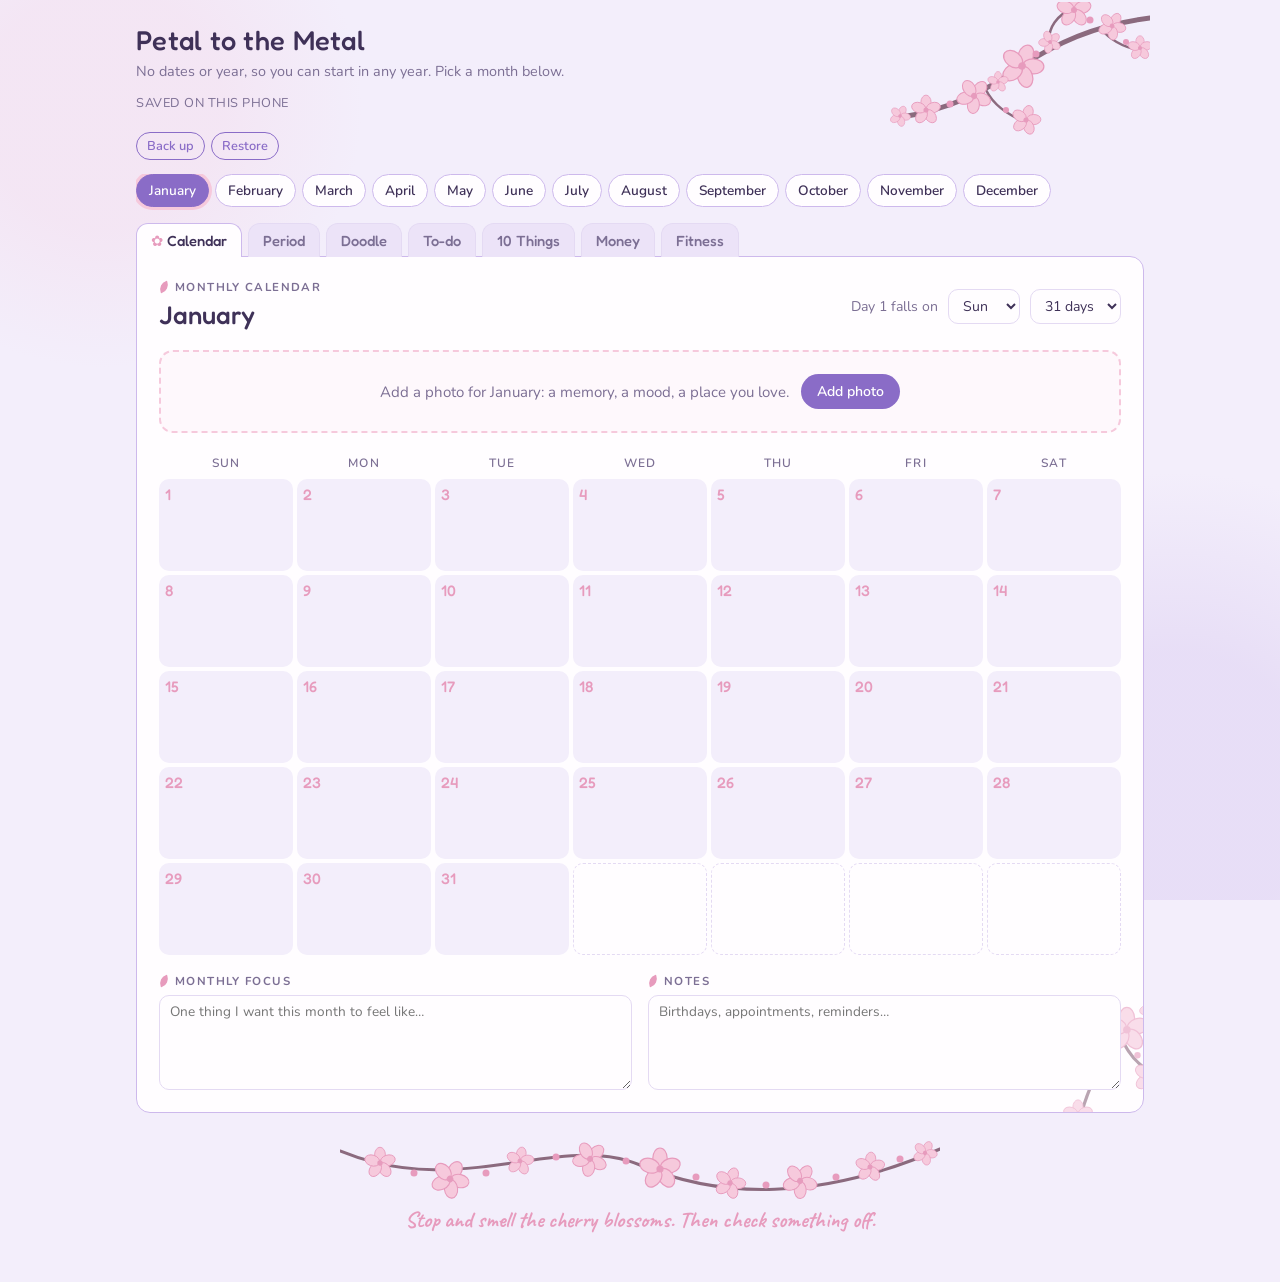
==== index.html @ 747e48b5 "Add Petal to the Metal planner app Standalone offline planner that installs to the home screen.  Co-" ====
<!doctype html>
<html lang="en">
<head>
<meta charset="utf-8">
<meta name="viewport" content="width=device-width,initial-scale=1,viewport-fit=cover">
<meta name="theme-color" content="#f3eefb" media="(prefers-color-scheme: light)">
<meta name="theme-color" content="#1d1828" media="(prefers-color-scheme: dark)">
<meta name="apple-mobile-web-app-capable" content="yes">
<meta name="mobile-web-app-capable" content="yes">
<meta name="apple-mobile-web-app-title" content="Petal Planner">
<meta name="apple-mobile-web-app-status-bar-style" content="default">
<link rel="manifest" href="manifest.webmanifest">
<link rel="apple-touch-icon" href="icons/apple-touch-icon.png">
<link rel="icon" type="image/png" href="icons/icon-192.png">
<style>html{color-scheme:light}:root{padding-top:env(safe-area-inset-top,0px);padding-bottom:env(safe-area-inset-bottom,0px)}body{margin:0;font:14px system-ui,sans-serif;-webkit-tap-highlight-color:transparent}img{max-width:100%}</style>
<title>Petal to the Metal</title>
<link rel="preconnect" href="https://fonts.googleapis.com">
<link rel="preconnect" href="https://fonts.gstatic.com" crossorigin>
<link rel="stylesheet" href="https://fonts.googleapis.com/css2?family=Fredoka:wght@400;500;600&family=Nunito:wght@400;600;700&family=Caveat:wght@500;700&display=swap">
<style>
/* Layout: a planner binder. Month rings across the top, section tabs below, one paper page at a time. */
:root{
  --bg:#f3eefb; --paper:#fffdff; --line:#e4daf3; --lilac:#cdb9ec; --lilac-soft:#ece3f8;
  --accent:#8a6cc7; --accent-ink:#ffffff; --ink:#3f3158; --muted:#7c6f94; --rose:#e9a8c4; --rose-soft:#f8e1ec;
  --mint:#a9dcc8; --sky:#b9cdf2; --petal:#f6c9dc; --petal-deep:#e79bbd; --branch:#8b6a7e;
  --f-display:"Fredoka","Nunito",system-ui,sans-serif;
  --f-body:"Nunito",system-ui,-apple-system,"Segoe UI",sans-serif;
  --f-hand:"Caveat","Segoe Print","Bradley Hand",cursive;
  --r:14px;
}
@media (prefers-color-scheme: dark){:root:not([data-theme="light"]){
  --bg:#1d1828; --paper:#28223a; --line:#3d3455; --lilac:#7d68a8; --lilac-soft:#352c4c;
  --accent:#b9a0ee; --accent-ink:#1d1828; --ink:#efe8fb; --muted:#ab9fc4; --rose:#c9799d; --rose-soft:#4a2f42;
  --mint:#5f9b85; --sky:#6a83b8; --petal:#d993b6; --petal-deep:#f0b5d0; --branch:#b48fa6; color-scheme:dark}}
:root[data-theme="dark"]{
  --bg:#1d1828; --paper:#28223a; --line:#3d3455; --lilac:#7d68a8; --lilac-soft:#352c4c;
  --accent:#b9a0ee; --accent-ink:#1d1828; --ink:#efe8fb; --muted:#ab9fc4; --rose:#c9799d; --rose-soft:#4a2f42;
  --mint:#5f9b85; --sky:#6a83b8; --petal:#d993b6; --petal-deep:#f0b5d0; --branch:#b48fa6; color-scheme:dark}
*{box-sizing:border-box}
body{background:var(--bg);color:var(--ink);font-family:var(--f-body);font-size:15px;line-height:1.5}
.wrap{max-width:1040px;margin:0 auto;padding-block:20px 48px;padding-left:max(16px,env(safe-area-inset-left,0px));padding-right:max(16px,env(safe-area-inset-right,0px))}
h1,h2,h3{font-family:var(--f-display);font-weight:500;margin:0;text-wrap:balance}
h1{font-size:1.7rem;letter-spacing:.01em}
h2{font-size:1.35rem}
h3{font-size:1.05rem}
.top{display:flex;flex-wrap:wrap;align-items:end;justify-content:space-between;gap:12px;margin-bottom:14px}
.sub{color:var(--muted);font-size:.9rem}
.status{font-size:.8rem;color:var(--muted);letter-spacing:.04em;text-transform:uppercase}
.months{display:flex;gap:6px;overflow-x:auto;padding-bottom:6px;margin-bottom:10px;scrollbar-width:thin}
.months button{flex:0 0 auto;min-width:44px;font:600 .85rem var(--f-body);border:1.5px solid var(--lilac);background:var(--paper);color:var(--ink);border-radius:999px;padding:6px 12px;cursor:pointer}
.months button[aria-pressed="true"]{background:var(--accent);border-color:var(--accent);color:var(--accent-ink)}
.tabs{display:flex;flex-wrap:wrap;gap:6px;margin-bottom:-1px;position:relative;z-index:1}
.tabs button{font:500 .92rem var(--f-display);border:1.5px solid var(--line);border-bottom:none;background:var(--lilac-soft);color:var(--muted);border-radius:12px 12px 0 0;padding:8px 14px;cursor:pointer}
.tabs button[aria-selected="true"]{background:var(--paper);color:var(--ink);border-color:var(--lilac)}
.page{background:var(--paper);border:1.5px solid var(--lilac);border-radius:0 var(--r) var(--r) var(--r);padding:22px;min-height:420px}
@media (max-width:560px){.page{padding:16px;border-radius:0 0 var(--r) var(--r)} .tabs button{padding:7px 10px;font-size:.85rem}}
button:focus-visible,input:focus-visible,textarea:focus-visible,select:focus-visible{outline:2.5px solid var(--accent);outline-offset:2px}
.head{display:flex;flex-wrap:wrap;gap:10px 18px;align-items:center;justify-content:space-between;margin-bottom:16px}
.eyebrow{font-size:.72rem;letter-spacing:.12em;text-transform:uppercase;color:var(--muted);font-weight:700}
input[type=text],input[type=number],textarea,select{font:inherit;color:var(--ink);background:var(--paper);border:1.5px solid var(--line);border-radius:10px;padding:6px 10px;min-width:0}
textarea{width:100%;resize:vertical}
input.name-in{font:500 1.35rem var(--f-display);border:none;border-bottom:2px dashed var(--lilac);border-radius:0;padding:2px 2px;width:min(260px,100%);background:transparent}
.controls{display:flex;flex-wrap:wrap;gap:10px;align-items:center;font-size:.88rem;color:var(--muted)}
.btn{font:600 .88rem var(--f-body);background:var(--accent);color:var(--accent-ink);border:none;border-radius:999px;padding:8px 16px;cursor:pointer}
.btn.ghost{background:transparent;color:var(--accent);border:1.5px solid var(--accent)}
.btn.small{padding:4px 10px;font-size:.8rem}
.x{background:none;border:none;color:var(--muted);cursor:pointer;font-size:1.1rem;line-height:1;padding:4px 6px;border-radius:6px}
.x:hover{color:var(--ink);background:var(--lilac-soft)}
/* calendar */
.cal-scroll{overflow-x:auto}
.cal{display:grid;grid-template-columns:repeat(7,minmax(92px,1fr));gap:4px;min-width:660px}
.dow{font:600 .75rem var(--f-body);letter-spacing:.1em;text-transform:uppercase;color:var(--muted);text-align:center;padding:4px 0}
.cell{background:var(--bg);border-radius:10px;min-height:92px;padding:6px;display:flex;flex-direction:column;gap:2px}
.cell.blank{background:transparent;border:1.5px dashed var(--line)}
.cell .num{font:500 .95rem var(--f-display);color:var(--accent)}
.cell textarea{flex:1;border:none;background:transparent;padding:0;font-size:.8rem;resize:none;line-height:1.35}
.cal-notes{display:grid;grid-template-columns:1fr 1fr;gap:16px;margin-top:18px}
@media (max-width:700px){.cal-notes{grid-template-columns:1fr}}
/* period */
.grid2{display:grid;grid-template-columns:minmax(0,1.3fr) minmax(0,1fr);gap:22px}
@media (max-width:760px){.grid2{grid-template-columns:1fr}}
.pdays{display:grid;grid-template-columns:repeat(7,1fr);gap:5px}
.pday{aspect-ratio:1;max-width:100%;border:1.5px solid var(--line);border-radius:50%;background:var(--paper);color:var(--ink);font:600 .85rem var(--f-body);cursor:pointer;display:grid;place-items:center;padding:0}
.pday[data-l="1"]{background:var(--rose-soft);border-color:var(--rose)}
.pday[data-l="2"]{background:color-mix(in srgb,var(--rose) 45%,var(--paper));border-color:var(--rose)}
.pday[data-l="3"]{background:color-mix(in srgb,var(--rose) 75%,var(--paper));border-color:var(--rose)}
.pday[data-l="4"]{background:var(--rose);border-color:var(--rose);color:#3a1d2c}
.legend{display:flex;flex-wrap:wrap;gap:10px;font-size:.8rem;color:var(--muted);margin-top:10px}
.legend span{display:inline-flex;align-items:center;gap:5px}
.dot{width:14px;height:14px;border-radius:50%;border:1.5px solid var(--rose);display:inline-block}
.chips{display:flex;flex-wrap:wrap;gap:6px}
.chip{font:600 .82rem var(--f-body);border:1.5px solid var(--lilac);background:var(--paper);color:var(--ink);border-radius:999px;padding:5px 12px;cursor:pointer}
.chip[aria-pressed="true"]{background:var(--lilac);border-color:var(--lilac)}
.card{background:var(--bg);border-radius:var(--r);padding:16px;display:flex;flex-direction:column;gap:10px}
.field{display:flex;flex-direction:column;gap:4px;font-size:.85rem;color:var(--muted)}
.row{display:flex;flex-wrap:wrap;gap:12px}
.row .field{flex:1 1 120px}
.predict{font:500 1rem var(--f-display);color:var(--ink)}
/* doodle */
.doodle-tools{display:flex;flex-wrap:wrap;gap:8px;align-items:center;margin-bottom:10px}
.sw{width:28px;height:28px;border-radius:50%;border:2px solid var(--paper);box-shadow:0 0 0 1.5px var(--line);cursor:pointer;padding:0}
.sw[aria-pressed="true"]{box-shadow:0 0 0 2.5px var(--accent)}
.canvas-box{background:#fffdfd;border:1.5px dashed var(--lilac);border-radius:var(--r);overflow:hidden;touch-action:none;aspect-ratio:10/7;max-width:100%}
canvas{width:100%;height:100%;display:block;cursor:crosshair}
.quote{margin-top:18px;text-align:center;padding:14px 10px 4px;border-top:1.5px dashed var(--lilac)}
.quote p{font:700 1.75rem/1.2 var(--f-hand);margin:0;color:var(--accent);text-wrap:balance}
.quote small{display:block;color:var(--muted);margin-top:4px;font-size:.85rem}
/* lists */
.list{list-style:none;margin:0;padding:0;display:flex;flex-direction:column;gap:6px}
.item{display:flex;align-items:center;gap:10px;padding:8px 10px;border-radius:10px;background:var(--bg)}
.item input[type=text]{flex:1;border:none;background:transparent;padding:2px 0}
.item.done input[type=text]{text-decoration:line-through;color:var(--muted)}
.check{appearance:none;width:22px;height:22px;flex:0 0 22px;border:2px solid var(--accent);border-radius:7px;background:var(--paper);cursor:pointer;display:grid;place-items:center;margin:0}
.check:checked{background:var(--accent)}
.check:checked::after{content:"";width:6px;height:11px;border:solid var(--accent-ink);border-width:0 2.5px 2.5px 0;transform:rotate(45deg) translate(-1px,-1px)}
.addrow{display:flex;gap:8px;margin-top:10px}
.addrow input{flex:1}
.idx{font:500 .9rem var(--f-display);color:var(--accent);width:22px;text-align:right;flex:0 0 22px}
.progress{height:12px;border-radius:999px;background:var(--lilac-soft);overflow:hidden}
.progress>div{height:100%;background:var(--accent);border-radius:999px;transition:width .3s}
@media (prefers-reduced-motion:reduce){.progress>div{transition:none}}
.grid2>.reward{align-self:start}
.reward{border:2px dashed var(--lilac);border-radius:var(--r);padding:14px 16px;display:flex;flex-direction:column;gap:8px}
.reward.won{border-style:solid;border-color:var(--accent);background:var(--lilac-soft)}
.ideas{display:flex;flex-wrap:wrap;gap:6px}
.ideas button{font:600 .8rem var(--f-body);border:1px solid var(--line);background:var(--paper);color:var(--ink);border-radius:999px;padding:4px 10px;cursor:pointer}
.ideas button:hover{border-color:var(--accent)}
.empty{color:var(--muted);font-size:.9rem;padding:10px 2px}
/* money */
.totals{display:grid;grid-template-columns:repeat(4,minmax(0,1fr));gap:10px;margin-bottom:18px}
@media (max-width:640px){.totals{grid-template-columns:repeat(2,minmax(0,1fr))}}
.tot{background:var(--bg);border-radius:12px;padding:10px 12px}
.tot b{display:block;font:500 1.3rem var(--f-display);font-variant-numeric:tabular-nums}
.tot.neg b{color:#c0567f}
.money-cols{display:grid;grid-template-columns:repeat(3,minmax(0,1fr));gap:16px}
@media (max-width:900px){.money-cols{grid-template-columns:1fr}}
.mrow{display:grid;grid-template-columns:minmax(0,1fr) 84px auto;gap:6px;align-items:center}
.mrow.bill{grid-template-columns:22px minmax(0,1fr) 46px 76px auto}
.mrow input{width:100%;padding:5px 8px;font-size:.88rem}
.mrow input.amt{text-align:right;font-variant-numeric:tabular-nums}
.colhead{display:flex;justify-content:space-between;align-items:baseline}
.colhead span{font-variant-numeric:tabular-nums;font-weight:700}
.mini{font-size:.72rem;color:var(--muted);letter-spacing:.08em;text-transform:uppercase}
/* fitness */
.fgrid{display:grid;grid-template-columns:repeat(auto-fill,minmax(98px,1fr));gap:6px}
.fday{background:var(--bg);border-radius:10px;padding:6px;display:flex;flex-direction:column;gap:4px;border:1.5px solid transparent}
.fday.on{border-color:var(--accent);background:var(--lilac-soft)}
.fday .top2{display:flex;justify-content:space-between;align-items:center}
.fday .num{font:500 .95rem var(--f-display);color:var(--accent)}
.fday select,.fday input{font-size:.75rem;padding:2px 4px;border-radius:6px;width:100%}
.milestones{display:flex;flex-direction:column;gap:10px}
.ms{display:flex;gap:12px;align-items:center;padding:10px 12px;border-radius:12px;border:1.5px dashed var(--lilac)}
.ms.won{border-style:solid;border-color:var(--accent);background:var(--lilac-soft)}
.ms .badge{font:600 .85rem var(--f-display);width:54px;flex:0 0 54px;text-align:center;color:var(--accent)}
.ms input{flex:1}
.confirm{display:inline-flex;gap:6px;align-items:center;font-size:.85rem}
.sr{position:absolute;width:1px;height:1px;overflow:hidden;clip:rect(0 0 0 0)}

/* cherry blossoms */
body{background-image:radial-gradient(circle at 8% 12%,color-mix(in srgb,var(--petal) 22%,transparent) 0 120px,transparent 260px),radial-gradient(circle at 92% 88%,color-mix(in srgb,var(--lilac) 30%,transparent) 0 140px,transparent 320px);background-attachment:fixed}
.top{position:relative;padding-right:250px;min-height:96px;align-items:start;flex-direction:column;justify-content:start}
.branch{position:absolute;right:-6px;top:-18px;width:260px;height:auto;pointer-events:none}
@media (max-width:560px){.top{padding-right:140px}.branch{width:150px;top:-8px;right:-14px}}
[hidden]{display:none!important}
.page{position:relative;overflow:hidden}
.page>*{position:relative;z-index:1}
.page .corner{position:absolute;z-index:0;width:170px;right:-20px;bottom:-24px;opacity:.6;pointer-events:none}
.petals{position:fixed;inset:0;pointer-events:none;z-index:0;overflow:hidden}
.petals i{position:absolute;top:-30px;width:14px;height:11px;background:var(--petal);border-radius:12px 1px 12px 1px;opacity:.7;animation:fall linear infinite}
@keyframes fall{0%{transform:translate(0,0) rotate(0)}100%{transform:translate(120px,110vh) rotate(540deg)}}
@media (prefers-reduced-motion:reduce){.petals{display:none}}
.wrap{position:relative;z-index:1}
.eyebrow::before{content:"";display:inline-block;width:10px;height:10px;margin-right:6px;vertical-align:-1px;background:var(--petal-deep);border-radius:10px 1px 10px 1px;transform:rotate(-20deg)}
.months .short{display:none}
@media (max-width:560px){.months .full{display:none}.months .short{display:inline}}
.mtitle{font-size:1.6rem;color:var(--ink)}
.months button[aria-pressed="true"]{box-shadow:0 0 0 3px var(--petal)}
.quote p{color:var(--petal-deep)}
.quote::before{content:"✿  ❀  ✿";display:block;color:var(--petal-deep);letter-spacing:.3em;margin-bottom:6px;font-size:.9rem}
.cell .num,.fday .num{color:var(--petal-deep)}
.progress>div{background:linear-gradient(90deg,var(--lilac),var(--accent) 60%,var(--petal-deep))}
.reward.won,.ms.won{border-color:var(--petal-deep)}
.garland{display:block;width:min(600px,100%);margin:18px auto 0}
.foot{text-align:center;font:700 1.4rem var(--f-hand);color:var(--petal-deep);margin:4px 0 0}
.petals i.fl{width:auto;height:auto;background:none;border-radius:0;color:var(--petal);font-size:18px;opacity:.75}
.tabs button[aria-selected="true"]::before{content:"✿ ";color:var(--petal-deep)}
.photo{margin-bottom:18px;display:flex;flex-direction:column;gap:8px}
.photo-frame{position:relative;border-radius:var(--r);overflow:hidden;border:6px solid var(--lilac-soft);box-shadow:0 0 0 1.5px var(--petal);background:var(--bg);max-height:340px}
.photo-frame img{display:block;width:100%;height:100%;max-height:330px;object-fit:cover}
.photo-frame .pf-bloom{position:absolute;width:70px;pointer-events:none}
.photo-frame .tl{left:-8px;top:-8px}.photo-frame .br{right:-8px;bottom:-8px;transform:rotate(180deg)}
.photo-empty{border:2px dashed var(--petal);border-radius:var(--r);padding:22px;display:flex;flex-wrap:wrap;gap:12px;align-items:center;justify-content:center;color:var(--muted);text-align:center;background:color-mix(in srgb,var(--petal) 10%,transparent)}
.photo-bar{display:flex;flex-wrap:wrap;gap:8px;align-items:center}
.photo-bar input[type=text]{flex:1 1 200px}
.backup{display:flex;gap:6px;margin-top:6px}
[hidden]{display:none!important}
</style>

</head>
<body>
<div class="petals" id="petals" aria-hidden="true"></div>
<div class="wrap">
  <div class="top">
    <div>
      <h1>Petal to the Metal</h1>
      <div class="sub">No dates or year, so you can start in any year. Pick a month below.</div>
    </div>
    <svg class="branch" viewBox="0 0 260 140" aria-hidden="true"><path d="M260 16 C210 22 170 38 132 64 S60 108 6 116" fill="none" stroke="var(--branch)" stroke-width="5" stroke-linecap="round"/><path d="M160 44 C156 26 168 12 184 6 M96 88 C104 104 120 114 136 120 M210 26 C222 40 236 46 250 48" fill="none" stroke="var(--branch)" stroke-width="2.5" stroke-linecap="round"/><g transform="translate(184 8) scale(1) rotate(0)"><ellipse cx="0" cy="-9" rx="6" ry="8.5" transform="rotate(0)" fill="var(--petal)" stroke="var(--petal-deep)" stroke-width="1"/><ellipse cx="0" cy="-9" rx="6" ry="8.5" transform="rotate(72)" fill="var(--petal)" stroke="var(--petal-deep)" stroke-width="1"/><ellipse cx="0" cy="-9" rx="6" ry="8.5" transform="rotate(144)" fill="var(--petal)" stroke="var(--petal-deep)" stroke-width="1"/><ellipse cx="0" cy="-9" rx="6" ry="8.5" transform="rotate(216)" fill="var(--petal)" stroke="var(--petal-deep)" stroke-width="1"/><ellipse cx="0" cy="-9" rx="6" ry="8.5" transform="rotate(288)" fill="var(--petal)" stroke="var(--petal-deep)" stroke-width="1"/><circle r="3" fill="var(--petal-deep)"/></g><g transform="translate(132 64) scale(1.25) rotate(20)"><ellipse cx="0" cy="-9" rx="6" ry="8.5" transform="rotate(0)" fill="var(--petal)" stroke="var(--petal-deep)" stroke-width="1"/><ellipse cx="0" cy="-9" rx="6" ry="8.5" transform="rotate(72)" fill="var(--petal)" stroke="var(--petal-deep)" stroke-width="1"/><ellipse cx="0" cy="-9" rx="6" ry="8.5" transform="rotate(144)" fill="var(--petal)" stroke="var(--petal-deep)" stroke-width="1"/><ellipse cx="0" cy="-9" rx="6" ry="8.5" transform="rotate(216)" fill="var(--petal)" stroke="var(--petal-deep)" stroke-width="1"/><ellipse cx="0" cy="-9" rx="6" ry="8.5" transform="rotate(288)" fill="var(--petal)" stroke="var(--petal-deep)" stroke-width="1"/><circle r="3" fill="var(--petal-deep)"/></g><g transform="translate(84 94) scale(1) rotate(40)"><ellipse cx="0" cy="-9" rx="6" ry="8.5" transform="rotate(0)" fill="var(--petal)" stroke="var(--petal-deep)" stroke-width="1"/><ellipse cx="0" cy="-9" rx="6" ry="8.5" transform="rotate(72)" fill="var(--petal)" stroke="var(--petal-deep)" stroke-width="1"/><ellipse cx="0" cy="-9" rx="6" ry="8.5" transform="rotate(144)" fill="var(--petal)" stroke="var(--petal-deep)" stroke-width="1"/><ellipse cx="0" cy="-9" rx="6" ry="8.5" transform="rotate(216)" fill="var(--petal)" stroke="var(--petal-deep)" stroke-width="1"/><ellipse cx="0" cy="-9" rx="6" ry="8.5" transform="rotate(288)" fill="var(--petal)" stroke="var(--petal-deep)" stroke-width="1"/><circle r="3" fill="var(--petal-deep)"/></g><g transform="translate(36 108) scale(0.85) rotate(0)"><ellipse cx="0" cy="-9" rx="6" ry="8.5" transform="rotate(0)" fill="var(--petal)" stroke="var(--petal-deep)" stroke-width="1"/><ellipse cx="0" cy="-9" rx="6" ry="8.5" transform="rotate(72)" fill="var(--petal)" stroke="var(--petal-deep)" stroke-width="1"/><ellipse cx="0" cy="-9" rx="6" ry="8.5" transform="rotate(144)" fill="var(--petal)" stroke="var(--petal-deep)" stroke-width="1"/><ellipse cx="0" cy="-9" rx="6" ry="8.5" transform="rotate(216)" fill="var(--petal)" stroke="var(--petal-deep)" stroke-width="1"/><ellipse cx="0" cy="-9" rx="6" ry="8.5" transform="rotate(288)" fill="var(--petal)" stroke="var(--petal-deep)" stroke-width="1"/><circle r="3" fill="var(--petal-deep)"/></g><g transform="translate(136 118) scale(0.85) rotate(15)"><ellipse cx="0" cy="-9" rx="6" ry="8.5" transform="rotate(0)" fill="var(--petal)" stroke="var(--petal-deep)" stroke-width="1"/><ellipse cx="0" cy="-9" rx="6" ry="8.5" transform="rotate(72)" fill="var(--petal)" stroke="var(--petal-deep)" stroke-width="1"/><ellipse cx="0" cy="-9" rx="6" ry="8.5" transform="rotate(144)" fill="var(--petal)" stroke="var(--petal-deep)" stroke-width="1"/><ellipse cx="0" cy="-9" rx="6" ry="8.5" transform="rotate(216)" fill="var(--petal)" stroke="var(--petal-deep)" stroke-width="1"/><ellipse cx="0" cy="-9" rx="6" ry="8.5" transform="rotate(288)" fill="var(--petal)" stroke="var(--petal-deep)" stroke-width="1"/><circle r="3" fill="var(--petal-deep)"/></g><g transform="translate(222 24) scale(0.8) rotate(30)"><ellipse cx="0" cy="-9" rx="6" ry="8.5" transform="rotate(0)" fill="var(--petal)" stroke="var(--petal-deep)" stroke-width="1"/><ellipse cx="0" cy="-9" rx="6" ry="8.5" transform="rotate(72)" fill="var(--petal)" stroke="var(--petal-deep)" stroke-width="1"/><ellipse cx="0" cy="-9" rx="6" ry="8.5" transform="rotate(144)" fill="var(--petal)" stroke="var(--petal-deep)" stroke-width="1"/><ellipse cx="0" cy="-9" rx="6" ry="8.5" transform="rotate(216)" fill="var(--petal)" stroke="var(--petal-deep)" stroke-width="1"/><ellipse cx="0" cy="-9" rx="6" ry="8.5" transform="rotate(288)" fill="var(--petal)" stroke="var(--petal-deep)" stroke-width="1"/><circle r="3" fill="var(--petal-deep)"/></g><g transform="translate(250 46) scale(0.7) rotate(0)"><ellipse cx="0" cy="-9" rx="6" ry="8.5" transform="rotate(0)" fill="var(--petal)" stroke="var(--petal-deep)" stroke-width="1"/><ellipse cx="0" cy="-9" rx="6" ry="8.5" transform="rotate(72)" fill="var(--petal)" stroke="var(--petal-deep)" stroke-width="1"/><ellipse cx="0" cy="-9" rx="6" ry="8.5" transform="rotate(144)" fill="var(--petal)" stroke="var(--petal-deep)" stroke-width="1"/><ellipse cx="0" cy="-9" rx="6" ry="8.5" transform="rotate(216)" fill="var(--petal)" stroke="var(--petal-deep)" stroke-width="1"/><ellipse cx="0" cy="-9" rx="6" ry="8.5" transform="rotate(288)" fill="var(--petal)" stroke="var(--petal-deep)" stroke-width="1"/><circle r="3" fill="var(--petal-deep)"/></g><g transform="translate(160 40) scale(0.65) rotate(50)"><ellipse cx="0" cy="-9" rx="6" ry="8.5" transform="rotate(0)" fill="var(--petal)" stroke="var(--petal-deep)" stroke-width="1"/><ellipse cx="0" cy="-9" rx="6" ry="8.5" transform="rotate(72)" fill="var(--petal)" stroke="var(--petal-deep)" stroke-width="1"/><ellipse cx="0" cy="-9" rx="6" ry="8.5" transform="rotate(144)" fill="var(--petal)" stroke="var(--petal-deep)" stroke-width="1"/><ellipse cx="0" cy="-9" rx="6" ry="8.5" transform="rotate(216)" fill="var(--petal)" stroke="var(--petal-deep)" stroke-width="1"/><ellipse cx="0" cy="-9" rx="6" ry="8.5" transform="rotate(288)" fill="var(--petal)" stroke="var(--petal-deep)" stroke-width="1"/><circle r="3" fill="var(--petal-deep)"/></g><g transform="translate(108 80) scale(0.6) rotate(0)"><ellipse cx="0" cy="-9" rx="6" ry="8.5" transform="rotate(0)" fill="var(--petal)" stroke="var(--petal-deep)" stroke-width="1"/><ellipse cx="0" cy="-9" rx="6" ry="8.5" transform="rotate(72)" fill="var(--petal)" stroke="var(--petal-deep)" stroke-width="1"/><ellipse cx="0" cy="-9" rx="6" ry="8.5" transform="rotate(144)" fill="var(--petal)" stroke="var(--petal-deep)" stroke-width="1"/><ellipse cx="0" cy="-9" rx="6" ry="8.5" transform="rotate(216)" fill="var(--petal)" stroke="var(--petal-deep)" stroke-width="1"/><ellipse cx="0" cy="-9" rx="6" ry="8.5" transform="rotate(288)" fill="var(--petal)" stroke="var(--petal-deep)" stroke-width="1"/><circle r="3" fill="var(--petal-deep)"/></g><g transform="translate(10 114) scale(0.6) rotate(25)"><ellipse cx="0" cy="-9" rx="6" ry="8.5" transform="rotate(0)" fill="var(--petal)" stroke="var(--petal-deep)" stroke-width="1"/><ellipse cx="0" cy="-9" rx="6" ry="8.5" transform="rotate(72)" fill="var(--petal)" stroke="var(--petal-deep)" stroke-width="1"/><ellipse cx="0" cy="-9" rx="6" ry="8.5" transform="rotate(144)" fill="var(--petal)" stroke="var(--petal-deep)" stroke-width="1"/><ellipse cx="0" cy="-9" rx="6" ry="8.5" transform="rotate(216)" fill="var(--petal)" stroke="var(--petal-deep)" stroke-width="1"/><ellipse cx="0" cy="-9" rx="6" ry="8.5" transform="rotate(288)" fill="var(--petal)" stroke="var(--petal-deep)" stroke-width="1"/><circle r="3" fill="var(--petal-deep)"/></g><circle cx="200" cy="18" r="3.5" fill="var(--petal-deep)"/><circle cx="146" cy="52" r="3.5" fill="var(--petal-deep)"/><circle cx="60" cy="102" r="3.5" fill="var(--petal-deep)"/><circle cx="116" cy="108" r="3" fill="var(--petal-deep)"/><circle cx="236" cy="40" r="3" fill="var(--petal-deep)"/></svg>
    <div class="status" id="status" aria-live="polite">Loading…</div>
    <div class="backup"><button class="btn ghost small" id="bk-export">Back up</button><button class="btn ghost small" id="bk-import">Restore</button><input type="file" id="bk-file" accept="application/json,.json" hidden></div>
  </div>
  <nav class="months" id="months" aria-label="Planner months"></nav>
  <div class="tabs" role="tablist" id="tabs"></div>
  <section class="page" id="page" role="tabpanel"></section>
  <svg class="garland" viewBox="0 0 600 70" preserveAspectRatio="xMidYMid meet" aria-hidden="true"><path d="M0 20 C120 70 220 0 300 34 S480 70 600 18" fill="none" stroke="var(--branch)" stroke-width="3" stroke-linecap="round"/><g transform="translate(40 32) scale(0.9) rotate(0)"><ellipse cx="0" cy="-9" rx="6" ry="8.5" transform="rotate(0)" fill="var(--petal)" stroke="var(--petal-deep)" stroke-width="1"/><ellipse cx="0" cy="-9" rx="6" ry="8.5" transform="rotate(72)" fill="var(--petal)" stroke="var(--petal-deep)" stroke-width="1"/><ellipse cx="0" cy="-9" rx="6" ry="8.5" transform="rotate(144)" fill="var(--petal)" stroke="var(--petal-deep)" stroke-width="1"/><ellipse cx="0" cy="-9" rx="6" ry="8.5" transform="rotate(216)" fill="var(--petal)" stroke="var(--petal-deep)" stroke-width="1"/><ellipse cx="0" cy="-9" rx="6" ry="8.5" transform="rotate(288)" fill="var(--petal)" stroke="var(--petal-deep)" stroke-width="1"/><circle r="3" fill="var(--petal-deep)"/></g><g transform="translate(110 48) scale(1.1) rotate(30)"><ellipse cx="0" cy="-9" rx="6" ry="8.5" transform="rotate(0)" fill="var(--petal)" stroke="var(--petal-deep)" stroke-width="1"/><ellipse cx="0" cy="-9" rx="6" ry="8.5" transform="rotate(72)" fill="var(--petal)" stroke="var(--petal-deep)" stroke-width="1"/><ellipse cx="0" cy="-9" rx="6" ry="8.5" transform="rotate(144)" fill="var(--petal)" stroke="var(--petal-deep)" stroke-width="1"/><ellipse cx="0" cy="-9" rx="6" ry="8.5" transform="rotate(216)" fill="var(--petal)" stroke="var(--petal-deep)" stroke-width="1"/><ellipse cx="0" cy="-9" rx="6" ry="8.5" transform="rotate(288)" fill="var(--petal)" stroke="var(--petal-deep)" stroke-width="1"/><circle r="3" fill="var(--petal-deep)"/></g><g transform="translate(180 30) scale(0.8) rotate(10)"><ellipse cx="0" cy="-9" rx="6" ry="8.5" transform="rotate(0)" fill="var(--petal)" stroke="var(--petal-deep)" stroke-width="1"/><ellipse cx="0" cy="-9" rx="6" ry="8.5" transform="rotate(72)" fill="var(--petal)" stroke="var(--petal-deep)" stroke-width="1"/><ellipse cx="0" cy="-9" rx="6" ry="8.5" transform="rotate(144)" fill="var(--petal)" stroke="var(--petal-deep)" stroke-width="1"/><ellipse cx="0" cy="-9" rx="6" ry="8.5" transform="rotate(216)" fill="var(--petal)" stroke="var(--petal-deep)" stroke-width="1"/><ellipse cx="0" cy="-9" rx="6" ry="8.5" transform="rotate(288)" fill="var(--petal)" stroke="var(--petal-deep)" stroke-width="1"/><circle r="3" fill="var(--petal-deep)"/></g><g transform="translate(250 28) scale(1) rotate(45)"><ellipse cx="0" cy="-9" rx="6" ry="8.5" transform="rotate(0)" fill="var(--petal)" stroke="var(--petal-deep)" stroke-width="1"/><ellipse cx="0" cy="-9" rx="6" ry="8.5" transform="rotate(72)" fill="var(--petal)" stroke="var(--petal-deep)" stroke-width="1"/><ellipse cx="0" cy="-9" rx="6" ry="8.5" transform="rotate(144)" fill="var(--petal)" stroke="var(--petal-deep)" stroke-width="1"/><ellipse cx="0" cy="-9" rx="6" ry="8.5" transform="rotate(216)" fill="var(--petal)" stroke="var(--petal-deep)" stroke-width="1"/><ellipse cx="0" cy="-9" rx="6" ry="8.5" transform="rotate(288)" fill="var(--petal)" stroke="var(--petal-deep)" stroke-width="1"/><circle r="3" fill="var(--petal-deep)"/></g><g transform="translate(320 38) scale(1.2) rotate(0)"><ellipse cx="0" cy="-9" rx="6" ry="8.5" transform="rotate(0)" fill="var(--petal)" stroke="var(--petal-deep)" stroke-width="1"/><ellipse cx="0" cy="-9" rx="6" ry="8.5" transform="rotate(72)" fill="var(--petal)" stroke="var(--petal-deep)" stroke-width="1"/><ellipse cx="0" cy="-9" rx="6" ry="8.5" transform="rotate(144)" fill="var(--petal)" stroke="var(--petal-deep)" stroke-width="1"/><ellipse cx="0" cy="-9" rx="6" ry="8.5" transform="rotate(216)" fill="var(--petal)" stroke="var(--petal-deep)" stroke-width="1"/><ellipse cx="0" cy="-9" rx="6" ry="8.5" transform="rotate(288)" fill="var(--petal)" stroke="var(--petal-deep)" stroke-width="1"/><circle r="3" fill="var(--petal-deep)"/></g><g transform="translate(390 52) scale(0.9) rotate(20)"><ellipse cx="0" cy="-9" rx="6" ry="8.5" transform="rotate(0)" fill="var(--petal)" stroke="var(--petal-deep)" stroke-width="1"/><ellipse cx="0" cy="-9" rx="6" ry="8.5" transform="rotate(72)" fill="var(--petal)" stroke="var(--petal-deep)" stroke-width="1"/><ellipse cx="0" cy="-9" rx="6" ry="8.5" transform="rotate(144)" fill="var(--petal)" stroke="var(--petal-deep)" stroke-width="1"/><ellipse cx="0" cy="-9" rx="6" ry="8.5" transform="rotate(216)" fill="var(--petal)" stroke="var(--petal-deep)" stroke-width="1"/><ellipse cx="0" cy="-9" rx="6" ry="8.5" transform="rotate(288)" fill="var(--petal)" stroke="var(--petal-deep)" stroke-width="1"/><circle r="3" fill="var(--petal-deep)"/></g><g transform="translate(460 50) scale(1) rotate(35)"><ellipse cx="0" cy="-9" rx="6" ry="8.5" transform="rotate(0)" fill="var(--petal)" stroke="var(--petal-deep)" stroke-width="1"/><ellipse cx="0" cy="-9" rx="6" ry="8.5" transform="rotate(72)" fill="var(--petal)" stroke="var(--petal-deep)" stroke-width="1"/><ellipse cx="0" cy="-9" rx="6" ry="8.5" transform="rotate(144)" fill="var(--petal)" stroke="var(--petal-deep)" stroke-width="1"/><ellipse cx="0" cy="-9" rx="6" ry="8.5" transform="rotate(216)" fill="var(--petal)" stroke="var(--petal-deep)" stroke-width="1"/><ellipse cx="0" cy="-9" rx="6" ry="8.5" transform="rotate(288)" fill="var(--petal)" stroke="var(--petal-deep)" stroke-width="1"/><circle r="3" fill="var(--petal-deep)"/></g><g transform="translate(530 36) scale(0.85) rotate(5)"><ellipse cx="0" cy="-9" rx="6" ry="8.5" transform="rotate(0)" fill="var(--petal)" stroke="var(--petal-deep)" stroke-width="1"/><ellipse cx="0" cy="-9" rx="6" ry="8.5" transform="rotate(72)" fill="var(--petal)" stroke="var(--petal-deep)" stroke-width="1"/><ellipse cx="0" cy="-9" rx="6" ry="8.5" transform="rotate(144)" fill="var(--petal)" stroke="var(--petal-deep)" stroke-width="1"/><ellipse cx="0" cy="-9" rx="6" ry="8.5" transform="rotate(216)" fill="var(--petal)" stroke="var(--petal-deep)" stroke-width="1"/><ellipse cx="0" cy="-9" rx="6" ry="8.5" transform="rotate(288)" fill="var(--petal)" stroke="var(--petal-deep)" stroke-width="1"/><circle r="3" fill="var(--petal-deep)"/></g><g transform="translate(585 22) scale(0.7) rotate(25)"><ellipse cx="0" cy="-9" rx="6" ry="8.5" transform="rotate(0)" fill="var(--petal)" stroke="var(--petal-deep)" stroke-width="1"/><ellipse cx="0" cy="-9" rx="6" ry="8.5" transform="rotate(72)" fill="var(--petal)" stroke="var(--petal-deep)" stroke-width="1"/><ellipse cx="0" cy="-9" rx="6" ry="8.5" transform="rotate(144)" fill="var(--petal)" stroke="var(--petal-deep)" stroke-width="1"/><ellipse cx="0" cy="-9" rx="6" ry="8.5" transform="rotate(216)" fill="var(--petal)" stroke="var(--petal-deep)" stroke-width="1"/><ellipse cx="0" cy="-9" rx="6" ry="8.5" transform="rotate(288)" fill="var(--petal)" stroke="var(--petal-deep)" stroke-width="1"/><circle r="3" fill="var(--petal-deep)"/></g><circle cx="74" cy="42" r="3.5" fill="var(--petal-deep)"/><circle cx="146" cy="42" r="3.5" fill="var(--petal-deep)"/><circle cx="216" cy="26" r="3.5" fill="var(--petal-deep)"/><circle cx="286" cy="30" r="3.5" fill="var(--petal-deep)"/><circle cx="356" cy="46" r="3.5" fill="var(--petal-deep)"/><circle cx="426" cy="54" r="3.5" fill="var(--petal-deep)"/><circle cx="496" cy="46" r="3.5" fill="var(--petal-deep)"/><circle cx="560" cy="28" r="3.5" fill="var(--petal-deep)"/></svg>
  <p class="foot">Stop and smell the cherry blossoms. Then check something off.</p>
</div>

<script>
const CORNER=`<svg class="corner" viewBox="0 0 160 160" aria-hidden="true"><path d="M160 50 C120 60 92 92 78 160 M120 66 C130 90 146 100 160 104" fill="none" stroke="var(--branch)" stroke-width="3" stroke-linecap="round"/><g transform="translate(126 60) scale(1.2) rotate(0)"><ellipse cx="0" cy="-9" rx="6" ry="8.5" transform="rotate(0)" fill="var(--petal)" stroke="var(--petal-deep)" stroke-width="1"/><ellipse cx="0" cy="-9" rx="6" ry="8.5" transform="rotate(72)" fill="var(--petal)" stroke="var(--petal-deep)" stroke-width="1"/><ellipse cx="0" cy="-9" rx="6" ry="8.5" transform="rotate(144)" fill="var(--petal)" stroke="var(--petal-deep)" stroke-width="1"/><ellipse cx="0" cy="-9" rx="6" ry="8.5" transform="rotate(216)" fill="var(--petal)" stroke="var(--petal-deep)" stroke-width="1"/><ellipse cx="0" cy="-9" rx="6" ry="8.5" transform="rotate(288)" fill="var(--petal)" stroke="var(--petal-deep)" stroke-width="1"/><circle r="3" fill="var(--petal-deep)"/></g><g transform="translate(92 96) scale(1) rotate(30)"><ellipse cx="0" cy="-9" rx="6" ry="8.5" transform="rotate(0)" fill="var(--petal)" stroke="var(--petal-deep)" stroke-width="1"/><ellipse cx="0" cy="-9" rx="6" ry="8.5" transform="rotate(72)" fill="var(--petal)" stroke="var(--petal-deep)" stroke-width="1"/><ellipse cx="0" cy="-9" rx="6" ry="8.5" transform="rotate(144)" fill="var(--petal)" stroke="var(--petal-deep)" stroke-width="1"/><ellipse cx="0" cy="-9" rx="6" ry="8.5" transform="rotate(216)" fill="var(--petal)" stroke="var(--petal-deep)" stroke-width="1"/><ellipse cx="0" cy="-9" rx="6" ry="8.5" transform="rotate(288)" fill="var(--petal)" stroke="var(--petal-deep)" stroke-width="1"/><circle r="3" fill="var(--petal-deep)"/></g><g transform="translate(148 104) scale(0.9) rotate(15)"><ellipse cx="0" cy="-9" rx="6" ry="8.5" transform="rotate(0)" fill="var(--petal)" stroke="var(--petal-deep)" stroke-width="1"/><ellipse cx="0" cy="-9" rx="6" ry="8.5" transform="rotate(72)" fill="var(--petal)" stroke="var(--petal-deep)" stroke-width="1"/><ellipse cx="0" cy="-9" rx="6" ry="8.5" transform="rotate(144)" fill="var(--petal)" stroke="var(--petal-deep)" stroke-width="1"/><ellipse cx="0" cy="-9" rx="6" ry="8.5" transform="rotate(216)" fill="var(--petal)" stroke="var(--petal-deep)" stroke-width="1"/><ellipse cx="0" cy="-9" rx="6" ry="8.5" transform="rotate(288)" fill="var(--petal)" stroke="var(--petal-deep)" stroke-width="1"/><circle r="3" fill="var(--petal-deep)"/></g><g transform="translate(80 140) scale(0.8) rotate(0)"><ellipse cx="0" cy="-9" rx="6" ry="8.5" transform="rotate(0)" fill="var(--petal)" stroke="var(--petal-deep)" stroke-width="1"/><ellipse cx="0" cy="-9" rx="6" ry="8.5" transform="rotate(72)" fill="var(--petal)" stroke="var(--petal-deep)" stroke-width="1"/><ellipse cx="0" cy="-9" rx="6" ry="8.5" transform="rotate(144)" fill="var(--petal)" stroke="var(--petal-deep)" stroke-width="1"/><ellipse cx="0" cy="-9" rx="6" ry="8.5" transform="rotate(216)" fill="var(--petal)" stroke="var(--petal-deep)" stroke-width="1"/><ellipse cx="0" cy="-9" rx="6" ry="8.5" transform="rotate(288)" fill="var(--petal)" stroke="var(--petal-deep)" stroke-width="1"/><circle r="3" fill="var(--petal-deep)"/></g><g transform="translate(150 40) scale(0.7) rotate(40)"><ellipse cx="0" cy="-9" rx="6" ry="8.5" transform="rotate(0)" fill="var(--petal)" stroke="var(--petal-deep)" stroke-width="1"/><ellipse cx="0" cy="-9" rx="6" ry="8.5" transform="rotate(72)" fill="var(--petal)" stroke="var(--petal-deep)" stroke-width="1"/><ellipse cx="0" cy="-9" rx="6" ry="8.5" transform="rotate(144)" fill="var(--petal)" stroke="var(--petal-deep)" stroke-width="1"/><ellipse cx="0" cy="-9" rx="6" ry="8.5" transform="rotate(216)" fill="var(--petal)" stroke="var(--petal-deep)" stroke-width="1"/><ellipse cx="0" cy="-9" rx="6" ry="8.5" transform="rotate(288)" fill="var(--petal)" stroke="var(--petal-deep)" stroke-width="1"/><circle r="3" fill="var(--petal-deep)"/></g><circle cx="108" cy="80" r="3.5" fill="var(--petal-deep)"/><circle cx="136" cy="84" r="3" fill="var(--petal-deep)"/></svg>`;
const MONTHS=["January","February","March","April","May","June","July","August","September","October","November","December"];
const BLOOM=`<svg viewBox="-20 -20 40 40"><g transform="translate(0 0) scale(1.4) rotate(0)"><ellipse cx="0" cy="-9" rx="6" ry="8.5" transform="rotate(0)" fill="var(--petal)" stroke="var(--petal-deep)" stroke-width="1"/><ellipse cx="0" cy="-9" rx="6" ry="8.5" transform="rotate(72)" fill="var(--petal)" stroke="var(--petal-deep)" stroke-width="1"/><ellipse cx="0" cy="-9" rx="6" ry="8.5" transform="rotate(144)" fill="var(--petal)" stroke="var(--petal-deep)" stroke-width="1"/><ellipse cx="0" cy="-9" rx="6" ry="8.5" transform="rotate(216)" fill="var(--petal)" stroke="var(--petal-deep)" stroke-width="1"/><ellipse cx="0" cy="-9" rx="6" ry="8.5" transform="rotate(288)" fill="var(--petal)" stroke="var(--petal-deep)" stroke-width="1"/><circle r="3" fill="var(--petal-deep)"/></g></svg>`;
const TABS=[["cal","Calendar"],["period","Period"],["doodle","Doodle"],["todo","To-do"],["things","10 Things"],["money","Money"],["fit","Fitness"]];
const DOW=["Sun","Mon","Tue","Wed","Thu","Fri","Sat"];
const QUOTES=[
 ["Small steps every day still take you somewhere.","Unknown"],
 ["You don't have to see the whole staircase. Just take the first step.","Martin Luther King Jr."],
 ["Be gentle with yourself. You're doing the best you can.","Unknown"],
 ["It always seems impossible until it's done.","Nelson Mandela"],
 ["What you do today can improve all your tomorrows.","Ralph Marston"],
 ["Bloom where you are planted.","Proverb"],
 ["Keep your face to the sunshine and you cannot see a shadow.","Helen Keller"],
 ["Done is better than perfect.","Unknown"],
 ["The secret of getting ahead is getting started.","Mark Twain"],
 ["Rest is not quitting. It is part of the journey.","Unknown"],
 ["Act as if what you do makes a difference. It does.","William James"],
 ["Every day may not be good, but there is something good in every day.","Alice Morse Earle"]];
const THING_POOL=["Drink 8 glasses of water in a day","Take a 20-minute walk with no phone","Try a new recipe","Write 3 things you're grateful for","Go to bed 30 minutes earlier","Call or text an old friend","Read 20 pages of a book","Declutter one drawer","Do a 10-minute stretch","Have a no-spend day","Visit a park or garden","Cook a meal with a vegetable you rarely eat","Learn 5 words in a new language","Watch the sunrise or sunset","Write a kind note to someone","Try a free online class","Have a screen-free evening","Bake something from scratch","Rearrange a corner of your room","Listen to a new album start to finish","Take yourself on a solo coffee date","Plant a seed or buy a houseplant","Journal for 10 minutes","Unsubscribe from 10 emails","Try a guided meditation","Donate clothes you don't wear","Make a playlist for your mood","Pack a homemade lunch","Do one thing you've been putting off","Compliment a stranger","Try a new tea or coffee","Take a photo walk","Sort your phone photos","Have a picnic, even indoors","Write down one goal for next month","Dance to 3 songs","Clean out your bag or wallet","Go somewhere new in your town","Make your bed every day for a week","Spend 15 minutes outside in the morning"];
const THING_REWARDS=["Bubble bath with candles","New nail polish","Favorite coffee shop treat","Movie night with snacks","A new book","Sheet face mask","Fresh flowers","A guilt-free nap","Pretty new notebook","Your favorite dessert","New lip balm or gloss","A cozy pair of socks"];
const FIT_REWARDS=["New water bottle","Fresh workout playlist","Smoothie from a café","Fun gym socks","Massage or foam-roll session","Full rest day","New hair ties or headband","Epsom salt soak","New leggings","Healthy snack box","New sports bra","Sauna or spa visit"];
const ACTS=["","Walk","Run","Yoga","Pilates","Strength","Cycling","Dance","Swim","Stretch","Other"];
const SYM=["Cramps","Bloating","Headache","Tired","Cravings","Acne","Tender breasts","Low mood","Anxious","Energetic","Back pain","Good day"];
const FLOW=["None","Spotting","Light","Medium","Heavy"];

let db=null, uid=null, mode="local";
let cur=1, tab="cal";
const cache={}, doodleCache={}, photoCache={};
const $=s=>document.querySelector(s);
const el=(t,a={},...kids)=>{const e=document.createElement(t);for(const[k,v]of Object.entries(a)){if(k==="class")e.className=v;else if(k.startsWith("on"))e.addEventListener(k.slice(2),v);else if(v!==false&&v!=null)e.setAttribute(k,v===true?"":v)}for(const k of kids.flat())if(k!=null)e.append(k.nodeType?k:document.createTextNode(k));return e};
const clone=o=>JSON.parse(JSON.stringify(o));

function defaults(m){
  const things=[];for(let i=0;i<10;i++)things.push({t:THING_POOL[((m-1)*10+i*3+(m-1))%THING_POOL.length],done:false});
  return {start:0,days:[31,28,31,30,31,30,31,31,30,31,30,31][m-1]||31,cal:{},focus:"",notes:"",flow:{},sym:[],lastStart:"",cycleLen:28,periodLen:5,pnotes:"",
    todos:[],things,thingsReward:"",money:{income:[],spend:[],bills:[],budget:""},
    fit:{days:{},goal:12,rewards:[{at:5,r:""},{at:10,r:""},{at:15,r:""},{at:20,r:""}]}};
}
function M(){return cache[cur]}

/* ---------- storage ---------- */
function lsGet(k){try{const v=localStorage.getItem("lavplan:"+k);return v?JSON.parse(v):null}catch(e){return null}}
function lsSet(k,v){try{localStorage.setItem("lavplan:"+k,JSON.stringify(v));return true}catch(e){return false}}
const IDB=new Promise((res)=>{try{const r=indexedDB.open("petal-planner",1);r.onupgradeneeded=()=>r.result.createObjectStore("kv");r.onsuccess=()=>res(r.result);r.onerror=()=>res(null)}catch(e){res(null)}});
async function idbGet(k){const d=await IDB;if(!d)return lsGet(k);return new Promise(r=>{const q=d.transaction("kv").objectStore("kv").get(k);q.onsuccess=()=>r(q.result??null);q.onerror=()=>r(null)})}
async function idbSet(k,v){const d=await IDB;if(!d)return lsSet(k,v);return new Promise(r=>{const t=d.transaction("kv","readwrite");t.objectStore("kv").put(clone(v),k);t.oncomplete=()=>r(true);t.onerror=()=>r(false)})}
async function idbAll(){const d=await IDB;const out={};if(!d)return out;return new Promise(r=>{const st=d.transaction("kv").objectStore("kv");const q=st.openCursor();q.onsuccess=()=>{const c=q.result;if(c){out[c.key]=c.value;c.continue()}else r(out)};q.onerror=()=>r(out)})}
async function load(k){return idbGet(k)}
const timers={};
function setStatus(t){$("#status").textContent=t}
function save(k,val){
  clearTimeout(timers[k]);setStatus("Saving…");
  timers[k]=setTimeout(async()=>{
    const ok=await idbSet(k,val);setStatus(ok?"Saved on this phone":"Couldn't save. Phone storage may be full");
  },700);
}
function touch(){save("m"+cur,M());if(tab!=="cal"&&tab!=="doodle"){}renderMonths()}

async function openMonth(m){
  cur=m;try{localStorage.setItem("lavplan:month",m)}catch(e){}
  if(!cache[m]){const d=await load("m"+m);cache[m]=Object.assign(defaults(m),d||{})}
  renderMonths();render();
}

/* ---------- chrome ---------- */
function renderMonths(){
  const nav=$("#months");nav.replaceChildren();
  for(let m=1;m<=12;m++){
    nav.append(el("button",{"aria-pressed":m===cur?"true":"false","aria-label":MONTHS[m-1],onclick:()=>openMonth(m)},el("span",{class:"full"},MONTHS[m-1]),el("span",{class:"short","aria-hidden":"true"},MONTHS[m-1].slice(0,3))));
  }
}
function renderTabs(){
  const t=$("#tabs");t.replaceChildren();
  for(const[k,l]of TABS)t.append(el("button",{role:"tab","aria-selected":k===tab?"true":"false",onclick:()=>{tab=k;try{localStorage.setItem("lavplan:tab",k)}catch(e){}renderTabs();render()}},l));
}
function monthHeader(title){
  return el("div",{},el("div",{class:"eyebrow"},title),el("h2",{class:"mtitle"},MONTHS[cur-1]));
}

/* ---------- calendar ---------- */

function photoBlock(){
  const mm=cur,key="p"+mm;
  const wrap=el("div",{class:"photo"});
  const file=el("input",{type:"file",accept:"image/*",id:"photofile",hidden:true});
  file.onchange=()=>{const f=file.files[0];if(!f)return;const rd=new FileReader();rd.onload=()=>{const im=new Image();im.onload=()=>{const k=Math.min(1,1200/Math.max(im.width,im.height));const c=document.createElement("canvas");c.width=Math.round(im.width*k);c.height=Math.round(im.height*k);c.getContext("2d").drawImage(im,0,0,c.width,c.height);const ph=photoCache[mm]||{};ph.img=c.toDataURL("image/jpeg",.82);photoCache[mm]=ph;save(key,ph);if(cur===mm)draw()};im.onerror=()=>setStatus("That file couldn't be read as a photo");im.src=rd.result};rd.readAsDataURL(f);file.value=""};
  function draw(){
    const ph=photoCache[mm];wrap.replaceChildren(file);
    if(!ph||!ph.img){
      wrap.append(el("div",{class:"photo-empty"},el("span",{},"Add a photo for "+MONTHS[mm-1]+": a memory, a mood, a place you love."),el("button",{class:"btn",onclick:()=>file.click()},"Add photo")));return}
    const fr=el("div",{class:"photo-frame"},el("img",{src:ph.img,alt:ph.cap||("Photo for "+MONTHS[mm-1])}));
    fr.insertAdjacentHTML("beforeend",BLOOM.replace("<svg",'<svg class="pf-bloom tl" aria-hidden="true"')+BLOOM.replace("<svg",'<svg class="pf-bloom br" aria-hidden="true"'));
    const cap=el("input",{type:"text",id:"photocap",placeholder:"Caption (optional)",value:ph.cap||""});cap.oninput=()=>{ph.cap=cap.value;save(key,ph)};
    const rmc=el("span",{class:"confirm",hidden:true},"Remove this photo?",el("button",{class:"btn small",onclick:()=>{photoCache[mm]={};save(key,{});draw()}},"Remove"),el("button",{class:"btn ghost small",onclick:()=>{rmc.hidden=true;rm.hidden=false}},"Keep"));
    const rm=el("button",{class:"btn ghost small",onclick:()=>{rmc.hidden=false;rm.hidden=true}},"Remove");
    wrap.append(fr,el("div",{class:"photo-bar"},cap,el("button",{class:"btn ghost small",onclick:()=>file.click()},"Change photo"),rm,rmc));
  }
  draw();
  if(photoCache[mm]===undefined){photoCache[mm]=null;load(key).then(d=>{photoCache[mm]=d||{};if(cur===mm&&tab==="cal")draw()})}
  return wrap;
}
function renderCal(p){
  const m=M();
  const start=el("select",{id:"cstart","aria-label":"First day falls on"},...DOW.map((d,i)=>el("option",{value:i,selected:i==m.start},d)));
  start.onchange=()=>{m.start=+start.value;touch();render()};
  const days=el("select",{id:"cdays","aria-label":"Days in month"},...[28,29,30,31].map(n=>el("option",{value:n,selected:n==m.days},n+" days")));
  days.onchange=()=>{m.days=+days.value;touch();render()};
  p.append(el("div",{class:"head"},monthHeader("Monthly calendar"),el("div",{class:"controls"},el("label",{for:"cstart"},"Day 1 falls on"),start,days)));
  const g=el("div",{class:"cal"});
  DOW.forEach(d=>g.append(el("div",{class:"dow"},d)));
  for(let i=0;i<m.start;i++)g.append(el("div",{class:"cell blank","aria-hidden":"true"}));
  for(let d=1;d<=m.days;d++){
    const ta=el("textarea",{id:"cal"+d,"aria-label":"Notes for day "+d},m.cal[d]||"");
    ta.addEventListener("input",()=>{if(ta.value)m.cal[d]=ta.value;else delete m.cal[d];touch()});
    g.append(el("div",{class:"cell"},el("span",{class:"num"},d),ta));
  }
  const tail=(7-((+m.start+m.days)%7))%7;for(let i=0;i<tail;i++)g.append(el("div",{class:"cell blank","aria-hidden":"true"}));
  p.append(photoBlock(),el("div",{class:"cal-scroll"},g));
  const f=el("textarea",{id:"cfocus",rows:4,placeholder:"One thing I want this month to feel like…"},m.focus);f.oninput=()=>{m.focus=f.value;touch()};
  const n=el("textarea",{id:"cnotes",rows:4,placeholder:"Birthdays, appointments, reminders…"},m.notes);n.oninput=()=>{m.notes=n.value;touch()};
  p.append(el("div",{class:"cal-notes"},el("label",{class:"field"},el("span",{class:"eyebrow"},"Monthly focus"),f),el("label",{class:"field"},el("span",{class:"eyebrow"},"Notes"),n)));
}

/* ---------- period ---------- */
function renderPeriod(p){
  const m=M();
  p.append(el("div",{class:"head"},monthHeader("Period tracker"),el("div",{class:"sub"},"Tap a day to set flow. Tap again to change it.")));
  const left=el("div",{});
  const grid=el("div",{class:"pdays"});
  DOW.forEach(d=>grid.append(el("div",{class:"dow"},d.slice(0,2))));
  for(let i=0;i<m.start;i++)grid.append(el("div"));
  for(let d=1;d<=m.days;d++){
    const l=m.flow[d]||0;
    const b=el("button",{class:"pday","data-l":l,"aria-label":"Day "+d+": "+FLOW[l]},d);
    b.onclick=()=>{const n=((m.flow[d]||0)+1)%5;if(n)m.flow[d]=n;else delete m.flow[d];b.dataset.l=n;b.setAttribute("aria-label","Day "+d+": "+FLOW[n]);touch();updPredict()};
    grid.append(b);
  }
  left.append(grid,el("div",{class:"legend"},...FLOW.map((f,i)=>el("span",{},el("i",{class:"dot",style:"background:"+["var(--paper)","var(--rose-soft)","color-mix(in srgb,var(--rose) 45%,var(--paper))","color-mix(in srgb,var(--rose) 75%,var(--paper))","var(--rose)"][i]}),f))));
  const chips=el("div",{class:"chips"},...SYM.map(s=>{const b=el("button",{class:"chip","aria-pressed":m.sym.includes(s)?"true":"false"},s);b.onclick=()=>{const i=m.sym.indexOf(s);i<0?m.sym.push(s):m.sym.splice(i,1);b.setAttribute("aria-pressed",i<0?"true":"false");touch()};return b}));
  left.append(el("h3",{style:"margin:20px 0 8px"},"How I felt this month"),chips);

  const ls=el("input",{type:"number",id:"plast",min:1,max:31,value:m.lastStart,placeholder:"e.g. 6"});
  const cl=el("input",{type:"number",id:"pcycle",min:15,max:60,value:m.cycleLen});
  const pl=el("input",{type:"number",id:"plen",min:1,max:14,value:m.periodLen});
  const pred=el("div",{class:"predict"});
  function updPredict(){
    let s=+m.lastStart;
    if(!s){const fd=Object.keys(m.flow).map(Number).filter(d=>m.flow[d]>=2).sort((a,b)=>a-b)[0];s=fd||0}
    if(!s){pred.textContent="Enter the day your period started to see your next expected start.";return}
    const nx=s+(+m.cycleLen||28);
    pred.textContent=nx<=m.days?("Next period expected around day "+nx+" of this month."):("Next period expected around day "+(nx-m.days)+" of next month.");
  }
  [[ls,"lastStart"],[cl,"cycleLen"],[pl,"periodLen"]].forEach(([i,k])=>i.oninput=()=>{m[k]=i.value;touch();updPredict()});
  const notes=el("textarea",{id:"pnotes",rows:5,placeholder:"Mood, energy, cravings, what helped…"},m.pnotes);notes.oninput=()=>{m.pnotes=notes.value;touch()};
  const right=el("div",{class:"card"},
    el("h3",{},"Cycle"),
    el("div",{class:"row"},el("label",{class:"field"},"Period started on day",ls),el("label",{class:"field"},"Cycle length (days)",cl),el("label",{class:"field"},"Period length",pl)),
    pred,
    el("label",{class:"field"},el("span",{class:"eyebrow"},"Notes"),notes));
  updPredict();
  p.append(el("div",{class:"grid2"},left,right));
}

/* ---------- doodle ---------- */
const INKS=["#8a6cc7","#c9a7ef","#e9a8c4","#9ccfba","#a9bfea","#f3cf8f","#4a3a66","#fffdfd"];
function renderDoodle(p){
  p.append(el("div",{class:"head"},monthHeader("Doodle page"),el("div",{class:"sub"},"Draw with your finger, mouse or stylus.")));
  let color=INKS[0],size=6;
  const tools=el("div",{class:"doodle-tools"});
  const sws=INKS.map((c,i)=>{const b=el("button",{class:"sw",style:"background:"+c,"aria-label":i===7?"Eraser":"Color "+(i+1),"aria-pressed":i===0?"true":"false"});b.onclick=()=>{color=c;sws.forEach(x=>x.setAttribute("aria-pressed","false"));b.setAttribute("aria-pressed","true")};return b});
  const sz=el("input",{type:"range",id:"dsize",min:2,max:30,value:size,"aria-label":"Brush size"});sz.oninput=()=>size=+sz.value;
  const conf=el("span",{class:"confirm",hidden:true},"Clear the whole page?",el("button",{class:"btn small",onclick:()=>{ctx.clearRect(0,0,cv.width,cv.height);conf.hidden=true;clr.hidden=false;persist()}},"Clear"),el("button",{class:"btn ghost small",onclick:()=>{conf.hidden=true;clr.hidden=false}},"Keep"));
  const clr=el("button",{class:"btn ghost small",onclick:()=>{conf.hidden=false;clr.hidden=true}},"Clear page");
  tools.append(...sws,el("label",{class:"controls"},"Size",sz),clr,conf);
  const cv=el("canvas",{width:1000,height:700,"aria-label":"Doodle canvas"});
  const ctx=cv.getContext("2d");ctx.lineCap="round";ctx.lineJoin="round";
  const key="d"+cur, mm=cur;
  (async()=>{let src=doodleCache[mm];if(src===undefined){const d=await load(key);src=d?.img||"";doodleCache[mm]=src}if(src){const im=new Image();im.onload=()=>ctx.drawImage(im,0,0);im.src=src}})();
  let drawing=false,last=null;
  const pos=e=>{const r=cv.getBoundingClientRect();return[(e.clientX-r.left)*cv.width/r.width,(e.clientY-r.top)*cv.height/r.height]};
  cv.addEventListener("pointerdown",e=>{drawing=true;cv.setPointerCapture(e.pointerId);last=pos(e);dot(last)});
  cv.addEventListener("pointermove",e=>{if(!drawing)return;const p2=pos(e);ctx.globalCompositeOperation=color==="#fffdfd"?"destination-out":"source-over";ctx.strokeStyle=color;ctx.lineWidth=size*(e.pressure&&e.pointerType==="pen"?e.pressure*1.6:1);ctx.beginPath();ctx.moveTo(...last);ctx.lineTo(...p2);ctx.stroke();last=p2});
  const end=()=>{if(drawing){drawing=false;persist()}};
  cv.addEventListener("pointerup",end);cv.addEventListener("pointercancel",end);
  function dot(pt){ctx.globalCompositeOperation=color==="#fffdfd"?"destination-out":"source-over";ctx.fillStyle=color;ctx.beginPath();ctx.arc(pt[0],pt[1],size/2,0,Math.PI*2);ctx.fill()}
  function persist(){const img=cv.toDataURL("image/png");doodleCache[mm]=img;save(key,{img})}
  const q=QUOTES[(cur-1)%12];
  p.append(tools,el("div",{class:"canvas-box"},cv),el("div",{class:"quote"},el("p",{},"“"+q[0]+"”"),el("small",{},"— "+q[1])));
}

/* ---------- shared list ---------- */
function listEditor(arr,{numbered=false,placeholder="Add an item",onChange,idp}){
  const ul=el("ul",{class:"list"});
  function draw(){
    ul.replaceChildren();
    if(!arr.length)ul.append(el("li",{class:"empty"},"Nothing here yet. Add your first item below."));
    arr.forEach((it,i)=>{
      const cb=el("input",{type:"checkbox",class:"check",id:idp+"c"+i,"aria-label":"Done",checked:it.done});
      const tx=el("input",{type:"text",id:idp+"t"+i,value:it.t,"aria-label":"Item "+(i+1)});
      const li=el("li",{class:"item"+(it.done?" done":"")},numbered?el("span",{class:"idx"},i+1):null,cb,tx,el("button",{class:"x","aria-label":"Remove",onclick:()=>{arr.splice(i,1);draw();onChange()}},"×"));
      cb.onchange=()=>{it.done=cb.checked;li.classList.toggle("done",it.done);onChange(true)};
      tx.oninput=()=>{it.t=tx.value;onChange()};
      ul.append(li);
    });
  }
  draw();
  const inp=el("input",{type:"text",id:idp+"new",placeholder});
  const add=()=>{if(!inp.value.trim())return;arr.push({t:inp.value.trim(),done:false});inp.value="";draw();onChange(true);inp.focus()};
  inp.onkeydown=e=>{if(e.key==="Enter")add()};
  return el("div",{},ul,el("div",{class:"addrow"},inp,el("button",{class:"btn",onclick:add},"Add")));
}
function rewardBox(title,ideas,get,set,won,wonText){
  const inp=el("input",{type:"text",id:"rw-"+title.length,placeholder:"Type your reward or pick an idea",value:get()});
  inp.oninput=()=>{set(inp.value);touch()};
  const box=el("div",{class:"reward"+(won?" won":"")},
    el("h3",{},won?wonText:title),inp,
    el("div",{class:"eyebrow"},"Simple reward ideas"),
    el("div",{class:"ideas"},...ideas.map(r=>el("button",{onclick:()=>{inp.value=r;set(r);touch()}},r))));
  return box;
}

/* ---------- to-do ---------- */
function renderTodo(p){
  const m=M();
  const done=m.todos.filter(t=>t.done).length;
  p.append(el("div",{class:"head"},monthHeader("Monthly to-do list"),el("div",{class:"sub"},done+" of "+m.todos.length+" done")));
  p.append(listEditor(m.todos,{placeholder:"Add a to-do and press Enter",idp:"td",onChange:(re)=>{touch();if(re)render()}}));
}

/* ---------- 10 things ---------- */
function renderThings(p){
  const m=M();
  const done=m.things.filter(t=>t.done&&t.t).length, total=Math.max(m.things.length,1);
  p.append(el("div",{class:"head"},monthHeader("10 simple things to try"),el("div",{class:"sub"},"Edit any of these to make them yours.")));
  const prog=el("div",{class:"progress",role:"progressbar","aria-valuenow":done,"aria-valuemin":0,"aria-valuemax":m.things.length},el("div",{style:"width:"+(done/total*100)+"%"}));
  const left=el("div",{},el("div",{class:"row",style:"justify-content:space-between;margin-bottom:6px"},el("b",{},done+" / "+m.things.length+" tried"),el("button",{class:"btn ghost small",onclick:()=>{const d=defaults(cur+((Math.random()*12)|0));m.things=d.things;touch();render()}},"Shuffle new ideas")),prog,el("div",{style:"height:12px"}),
    listEditor(m.things,{numbered:true,placeholder:"Add your own thing to try",idp:"th",onChange:(re)=>{touch();if(re)render()}}));
  const won=done>=10||(m.things.length>0&&done===m.things.length&&done>0);
  const right=rewardBox("My reward when all 10 are done",THING_REWARDS,()=>m.thingsReward,v=>m.thingsReward=v,won,"You did all of them! Enjoy your reward:");
  p.append(el("div",{class:"grid2"},left,right));
}

/* ---------- money ---------- */
const num=v=>{const n=parseFloat(String(v).replace(/[^0-9.\-]/g,""));return isNaN(n)?0:n};
const fmt=n=>n.toLocaleString(undefined,{minimumFractionDigits:2,maximumFractionDigits:2});
function renderMoney(p){
  const m=M(), mo=m.money;
  p.append(el("div",{class:"head"},monthHeader("Income, spending & bills"),el("div",{class:"sub"},"Amounts in your own currency.")));
  const totWrap=el("div",{class:"totals"});
  function totals(){
    const inc=mo.income.reduce((s,r)=>s+num(r.a),0),sp=mo.spend.reduce((s,r)=>s+num(r.a),0),bl=mo.bills.reduce((s,r)=>s+num(r.a),0),left=inc-sp-bl;
    const unpaid=mo.bills.filter(b=>!b.paid).reduce((s,r)=>s+num(r.a),0);
    totWrap.replaceChildren(
      el("div",{class:"tot"},el("span",{class:"mini"},"Income"),el("b",{},fmt(inc))),
      el("div",{class:"tot"},el("span",{class:"mini"},"Spending"),el("b",{},fmt(sp))),
      el("div",{class:"tot"},el("span",{class:"mini"},"Bills · "+fmt(unpaid)+" unpaid"),el("b",{},fmt(bl))),
      el("div",{class:"tot"+(left<0?" neg":"")},el("span",{class:"mini"},"Left over"),el("b",{},fmt(left))));
    heads.forEach(([h,k])=>h.textContent=fmt(mo[k].reduce((s,r)=>s+num(r.a),0)));
  }
  const heads=[];
  function col(title,key,ph,bill){
    const sum=el("span");heads.push([sum,key]);
    const list=el("div",{class:"list"});
    function draw(){
      list.replaceChildren();
      if(!mo[key].length)list.append(el("div",{class:"empty"},"No entries yet."));
      mo[key].forEach((r,i)=>{
        const n=el("input",{type:"text",id:key+"n"+i,value:r.n,placeholder:ph,"aria-label":"Name"});
        const a=el("input",{type:"text",inputmode:"decimal",class:"amt",id:key+"a"+i,value:r.a,placeholder:"0.00","aria-label":"Amount"});
        n.oninput=()=>{r.n=n.value;touch()};a.oninput=()=>{r.a=a.value;touch();totals()};
        const rm=el("button",{class:"x","aria-label":"Remove",onclick:()=>{mo[key].splice(i,1);draw();touch();totals()}},"×");
        if(bill){
          const cb=el("input",{type:"checkbox",class:"check",id:key+"p"+i,"aria-label":"Paid",checked:r.paid});cb.onchange=()=>{r.paid=cb.checked;touch();totals()};
          const due=el("input",{type:"text",inputmode:"numeric",id:key+"d"+i,value:r.due||"",placeholder:"Due","aria-label":"Due day"});due.oninput=()=>{r.due=due.value;touch()};
          list.append(el("div",{class:"mrow bill"},cb,n,due,a,rm));
        } else list.append(el("div",{class:"mrow"},n,a,rm));
      });
    }
    draw();
    const add=el("button",{class:"btn ghost small",onclick:()=>{mo[key].push(bill?{n:"",a:"",due:"",paid:false}:{n:"",a:""});draw();touch();list.querySelectorAll("input[type=text]")[bill?mo[key].length*2-2:mo[key].length*2-2]?.focus()}},"+ Add");
    return el("div",{class:"card"},el("div",{class:"colhead"},el("h3",{},title),sum),bill?el("div",{class:"mini"},"Tick when paid · due day"):null,list,el("div",{},add));
  }
  p.append(totWrap,el("div",{class:"money-cols"},col("Income","income","Paycheck, side gig…"),col("Spending","spend","Groceries, coffee…"),col("Bills","bills","Rent, phone…",true)));
  totals();
}

/* ---------- fitness ---------- */
function renderFit(p){
  const m=M(), f=m.fit;
  const count=()=>Object.values(f.days).filter(d=>d.done).length;
  p.append(el("div",{class:"head"},monthHeader("Exercise & fitness tracker"),el("div",{class:"sub"},"Tick each day you moved. Add the activity and minutes if you like.")));
  const goal=el("input",{type:"number",id:"fgoal",min:1,max:31,value:f.goal,style:"width:70px"});
  const stat=el("b");const prog=el("div");const bar=el("div",{class:"progress"},prog);
  const ms=el("div",{class:"milestones"});
  function upd(){
    const c=count(),mins=Object.values(f.days).reduce((s,d)=>s+(d.done?num(d.mins):0),0);
    stat.textContent=c+" active days · "+mins+" minutes";
    prog.style.width=Math.min(100,c/(+f.goal||1)*100)+"%";
    ms.querySelectorAll(".ms").forEach((x,i)=>x.classList.toggle("won",c>=+f.rewards[i].at));
  }
  goal.oninput=()=>{f.goal=goal.value;touch();upd()};
  const g=el("div",{class:"fgrid"});
  for(let d=1;d<=m.days;d++){
    const day=f.days[d]||{};
    const cb=el("input",{type:"checkbox",class:"check",id:"fd"+d,"aria-label":"Exercised on day "+d,checked:!!day.done});
    const act=el("select",{id:"fa"+d,"aria-label":"Activity day "+d},...ACTS.map(a=>el("option",{value:a,selected:a===(day.type||"")},a||"Activity")));
    const mins=el("input",{type:"text",inputmode:"numeric",id:"fm"+d,placeholder:"mins",value:day.mins||"","aria-label":"Minutes day "+d});
    const box=el("div",{class:"fday"+(day.done?" on":"")},el("div",{class:"top2"},el("span",{class:"num"},d),cb),act,mins);
    const put=()=>{f.days[d]={done:cb.checked,type:act.value,mins:mins.value};if(!cb.checked&&!act.value&&!mins.value)delete f.days[d];box.classList.toggle("on",cb.checked);touch();upd()};
    cb.onchange=put;act.onchange=()=>{if(act.value)cb.checked=true;put()};mins.oninput=()=>{if(mins.value)cb.checked=true;put()};
    g.append(box);
  }
  f.rewards.forEach((r,i)=>{
    const at=el("input",{type:"number",id:"fra"+i,min:1,max:31,value:r.at,style:"width:56px","aria-label":"Days needed"});
    const rw=el("input",{type:"text",id:"frr"+i,value:r.r,placeholder:FIT_REWARDS[i*3%FIT_REWARDS.length],"aria-label":"Reward"});
    at.oninput=()=>{r.at=at.value;touch();upd()};rw.oninput=()=>{r.r=rw.value;touch()};
    ms.append(el("div",{class:"ms"},el("span",{class:"badge"},"Day"),at,rw));
  });
  const left=el("div",{},el("div",{class:"row",style:"align-items:center;justify-content:space-between;margin-bottom:8px"},stat,el("label",{class:"controls"},"Monthly goal",goal,"days")),bar,el("div",{style:"height:14px"}),g);
  const right=el("div",{class:"reward"},el("h3",{},"Rewards for showing up"),el("div",{class:"sub"},"Each one lights up when you reach that many active days."),ms,
    el("div",{class:"eyebrow"},"Simple reward ideas"),el("div",{class:"ideas"},...FIT_REWARDS.map(x=>el("button",{onclick:()=>{const i=f.rewards.findIndex(r=>!r.r);const k=i<0?f.rewards.length-1:i;f.rewards[k].r=x;touch();render()}},x))));
  p.append(el("div",{class:"grid2"},left,right));
  upd();
}

function render(){
  const p=$("#page");p.replaceChildren();p.insertAdjacentHTML("beforeend",CORNER);
  ({cal:renderCal,period:renderPeriod,doodle:renderDoodle,todo:renderTodo,things:renderThings,money:renderMoney,fit:renderFit})[tab](p);
}

(async function boot(){
  try{const t=localStorage.getItem("lavplan:tab");if(TABS.some(x=>x[0]===t))tab=t;const c=+localStorage.getItem("lavplan:month");if(c>=1&&c<=12)cur=c}catch(e){}
  renderTabs();
  for(let m=1;m<=12;m++){const d=await load("m"+m);if(d)cache[m]=Object.assign(defaults(m),d)}
  if(!cache[cur])cache[cur]=defaults(cur);
  renderMonths();render();setStatus("Saved on this phone");
  try{navigator.storage&&navigator.storage.persist&&navigator.storage.persist()}catch(e){}
})();
async function exportData(){
  const all=await idbAll();const blob=new Blob([JSON.stringify({app:"petal-to-the-metal",v:1,data:all})],{type:"application/json"});
  const f=new File([blob],"petal-planner-backup.json",{type:"application/json"});
  if(navigator.canShare&&navigator.canShare({files:[f]})){try{await navigator.share({files:[f],title:"Planner backup"});return}catch(e){if(e.name==="AbortError")return}}
  const a=document.createElement("a");a.href=URL.createObjectURL(blob);a.download=f.name;document.body.append(a);a.click();a.remove();
}
function importData(file){const rd=new FileReader();rd.onload=async()=>{try{const j=JSON.parse(rd.result);if(!j||typeof j.data!=="object")throw 0;for(const[k,v]of Object.entries(j.data))await idbSet(k,v);for(const k in cache)delete cache[k];for(const k in doodleCache)delete doodleCache[k];for(const k in photoCache)delete photoCache[k];for(let m=1;m<=12;m++){const d=await load("m"+m);cache[m]=Object.assign(defaults(m),d||{})}renderMonths();render();setStatus("Backup restored")}catch(e){setStatus("That file isn't a planner backup")}};rd.readAsText(file)}
document.getElementById("bk-export").onclick=exportData;
document.getElementById("bk-file").onchange=e=>{const f=e.target.files[0];if(f)importData(f);e.target.value=""};
document.getElementById("bk-import").onclick=()=>document.getElementById("bk-file").click();
if("serviceWorker" in navigator)window.addEventListener("load",()=>navigator.serviceWorker.register("sw.js").catch(()=>{}));
(function(){const box=document.getElementById("petals");for(let i=0;i<30;i++){const e=document.createElement("i");if(i%4===0){e.className="fl";e.textContent="✿"}e.style.left=(Math.random()*100)+"%";e.style.animationDuration=(12+Math.random()*14)+"s";e.style.animationDelay=(-Math.random()*20)+"s";e.style.transform="scale("+(.6+Math.random()*.7)+")";box.append(e)}})();
</script>

</body>
</html>
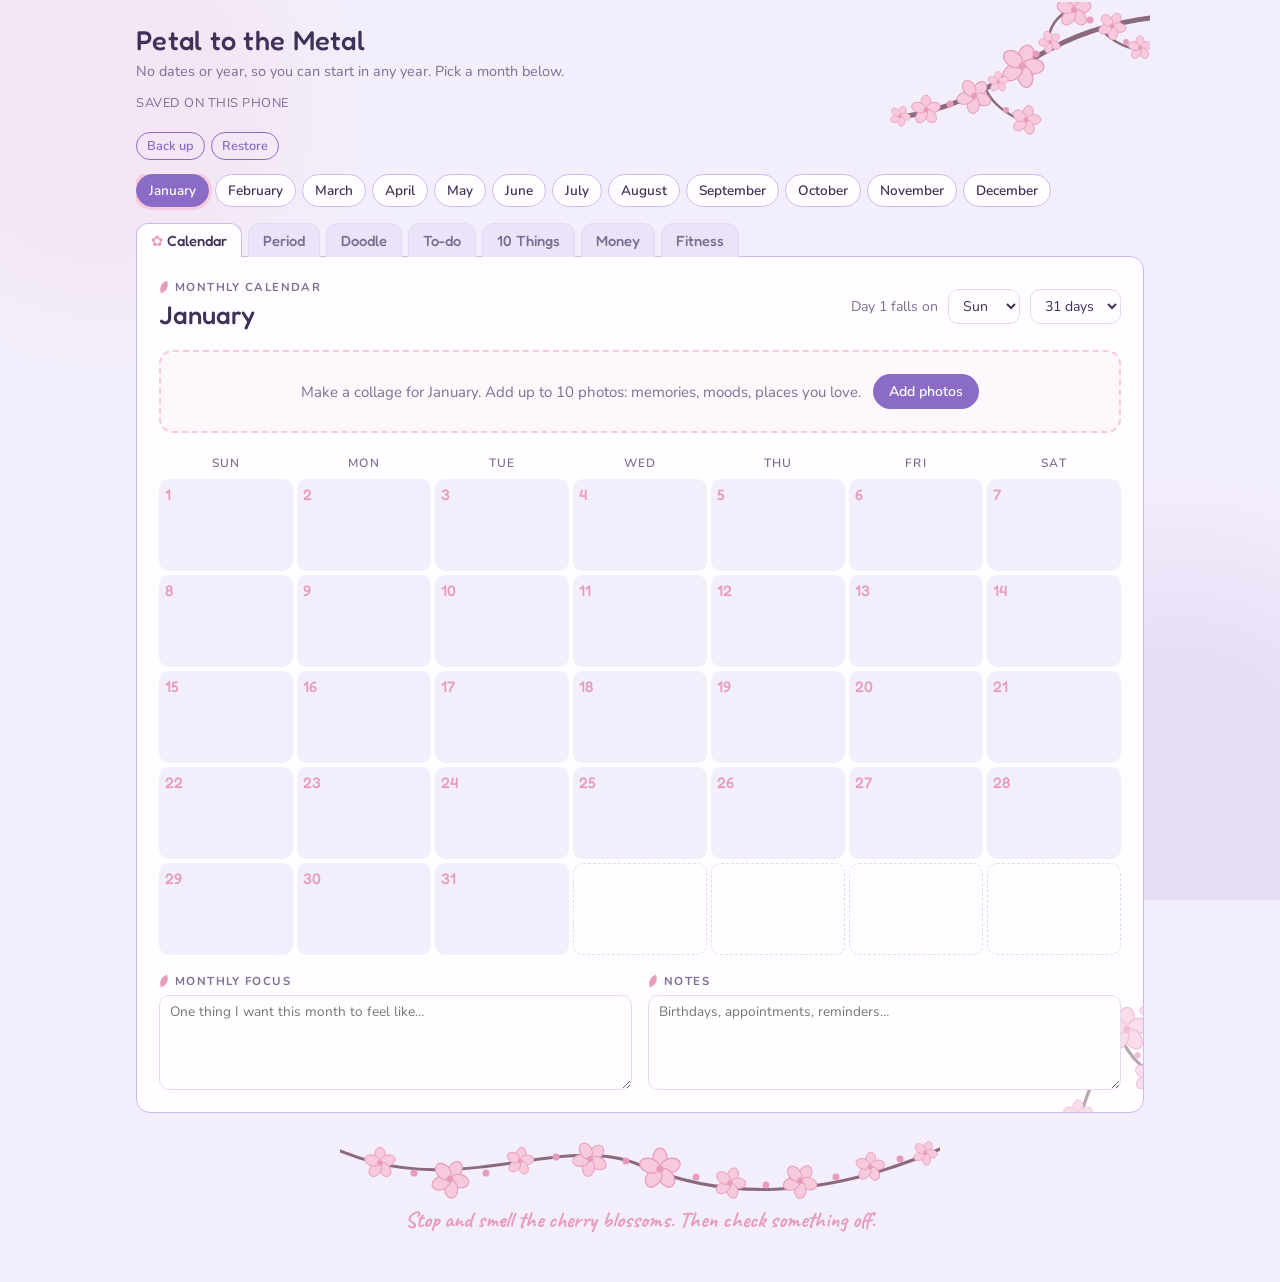
==== commit fc759ad1: "Add photo collage of up to 10 photos per month Photos arrange into a collage as they are added. Any " ====
--- a/index.html
+++ b/index.html
@@ -192,6 +192,19 @@
 .photo-empty{border:2px dashed var(--petal);border-radius:var(--r);padding:22px;display:flex;flex-wrap:wrap;gap:12px;align-items:center;justify-content:center;color:var(--muted);text-align:center;background:color-mix(in srgb,var(--petal) 10%,transparent)}
 .photo-bar{display:flex;flex-wrap:wrap;gap:8px;align-items:center}
 .photo-bar input[type=text]{flex:1 1 200px}
+.collage-frame{position:relative;padding:10px;border-radius:var(--r);background:var(--lilac-soft);box-shadow:0 0 0 1.5px var(--petal)}
+.collage{display:grid;grid-template-columns:repeat(6,minmax(0,1fr));grid-auto-rows:clamp(34px,7.2vw,66px);gap:8px}
+.tile{margin:0;position:relative;border-radius:10px;overflow:hidden;background:var(--bg);border:4px solid var(--paper);box-shadow:0 2px 8px color-mix(in srgb,var(--ink) 18%,transparent);transform:rotate(var(--tilt));transition:transform .2s}
+.tile:hover{transform:rotate(0) scale(1.02);z-index:2}
+@media (prefers-reduced-motion:reduce){.tile{transition:none}}
+.tile img{width:100%;height:100%;object-fit:cover;display:block}
+.tile.missing{background:repeating-linear-gradient(45deg,var(--lilac-soft) 0 8px,var(--bg) 8px 16px)}
+.tile-tools{position:absolute;top:4px;right:4px;display:flex;gap:4px}
+.tbtn{width:28px;height:28px;border-radius:50%;border:none;background:color-mix(in srgb,var(--paper) 88%,transparent);color:var(--ink);font-size:.95rem;cursor:pointer;display:grid;place-items:center;padding:0}
+.tbtn:hover{background:var(--paper);color:var(--accent)}
+@media (max-width:560px){.tbtn{width:22px;height:22px;font-size:.75rem}.collage{gap:6px}.tile{border-width:3px}}
+.collage-frame .pf-bloom{position:absolute;width:64px;pointer-events:none;z-index:3}
+.collage-frame .tl{left:-14px;top:-14px}.collage-frame .br{right:-14px;bottom:-14px;transform:rotate(180deg)}
 .backup{display:flex;gap:6px;margin-top:6px}
 [hidden]{display:none!important}
 </style>
@@ -244,7 +257,7 @@
 
 let db=null, uid=null, mode="local";
 let cur=1, tab="cal";
-const cache={}, doodleCache={}, photoCache={};
+const cache={}, doodleCache={}, photoCache={}, photoImgs={};
 const $=s=>document.querySelector(s);
 const el=(t,a={},...kids)=>{const e=document.createElement(t);for(const[k,v]of Object.entries(a)){if(k==="class")e.className=v;else if(k.startsWith("on"))e.addEventListener(k.slice(2),v);else if(v!==false&&v!=null)e.setAttribute(k,v===true?"":v)}for(const k of kids.flat())if(k!=null)e.append(k.nodeType?k:document.createTextNode(k));return e};
 const clone=o=>JSON.parse(JSON.stringify(o));
@@ -298,24 +311,56 @@
 
 /* ---------- calendar ---------- */
 
+const MAXPH=10;
+const LAYOUTS={1:[[6,4]],2:[[3,4],[3,4]],3:[[4,4],[2,2],[2,2]],4:[[4,4],[2,2],[2,2],[6,2]],5:[[3,3],[3,3],[2,2],[2,2],[2,2]],
+ 6:[[4,4],[2,2],[2,2],[2,2],[2,2],[2,2]],7:[[4,4],[2,2],[2,2],[2,2],[2,2],[2,2],[6,2]],8:[[3,3],[3,3],[2,2],[2,2],[2,2],[2,2],[2,2],[2,2]],
+ 9:[[4,4],[2,2],[2,2],[2,2],[2,2],[2,2],[2,2],[2,2],[2,2]],10:[[3,4],[3,2],[3,2],[2,2],[2,2],[2,2],[2,2],[2,2],[2,2],[6,3]]};
+const TILT=[-1.2,.9,-.6,1.4,-1,.5,1.1,-1.3,.7,-.4];
+function shrink(f){return new Promise((res,rej)=>{const rd=new FileReader();rd.onerror=rej;rd.onload=()=>{const im=new Image();im.onerror=rej;im.onload=()=>{const k=Math.min(1,900/Math.max(im.width,im.height));const c=document.createElement("canvas");c.width=Math.round(im.width*k);c.height=Math.round(im.height*k);c.getContext("2d").drawImage(im,0,0,c.width,c.height);res(c.toDataURL("image/jpeg",.78))};im.src=rd.result};rd.readAsDataURL(f)})}
+const pid=()=>Date.now().toString(36)+Math.random().toString(36).slice(2,6);
 function photoBlock(){
   const mm=cur,key="p"+mm;
   const wrap=el("div",{class:"photo"});
-  const file=el("input",{type:"file",accept:"image/*",id:"photofile",hidden:true});
-  file.onchange=()=>{const f=file.files[0];if(!f)return;const rd=new FileReader();rd.onload=()=>{const im=new Image();im.onload=()=>{const k=Math.min(1,1200/Math.max(im.width,im.height));const c=document.createElement("canvas");c.width=Math.round(im.width*k);c.height=Math.round(im.height*k);c.getContext("2d").drawImage(im,0,0,c.width,c.height);const ph=photoCache[mm]||{};ph.img=c.toDataURL("image/jpeg",.82);photoCache[mm]=ph;save(key,ph);if(cur===mm)draw()};im.onerror=()=>setStatus("That file couldn't be read as a photo");im.src=rd.result};rd.readAsDataURL(f);file.value=""};
-  function draw(){
-    const ph=photoCache[mm];wrap.replaceChildren(file);
-    if(!ph||!ph.img){
-      wrap.append(el("div",{class:"photo-empty"},el("span",{},"Add a photo for "+MONTHS[mm-1]+": a memory, a mood, a place you love."),el("button",{class:"btn",onclick:()=>file.click()},"Add photo")));return}
-    const fr=el("div",{class:"photo-frame"},el("img",{src:ph.img,alt:ph.cap||("Photo for "+MONTHS[mm-1])}));
+  const file=el("input",{type:"file",accept:"image/*",multiple:true,id:"photofile",hidden:true});
+  const meta=()=>photoCache[mm]||(photoCache[mm]={ids:[],cap:""});
+  const saveMeta=()=>{const m=meta();save(key,{ids:m.ids,cap:m.cap||""})};
+  file.onchange=async()=>{
+    const m=meta();const room=MAXPH-m.ids.length;const fs=[...file.files];file.value="";
+    if(room<=0){setStatus("This month already has 10 photos");return}
+    const pick=fs.slice(0,room);setStatus("Adding "+pick.length+" photo"+(pick.length>1?"s":"")+"…");
+    for(const f of pick){try{const img=await shrink(f);const id=pid();photoImgs[id]=img;save("ph"+mm+"_"+id,{img});m.ids.push(id)}catch(e){}}
+    saveMeta();if(fs.length>room)setTimeout(()=>setStatus("Added "+pick.length+". The limit is 10 photos a month."),1000);
+    if(cur===mm&&tab==="cal")draw();
+  };
+  async function draw(){
+    const m=meta();wrap.replaceChildren(file);
+    if(!m.ids.length){
+      wrap.append(el("div",{class:"photo-empty"},el("span",{},"Make a collage for "+MONTHS[mm-1]+". Add up to 10 photos: memories, moods, places you love."),el("button",{class:"btn",onclick:()=>file.click()},"Add photos")));return}
+    const lay=LAYOUTS[m.ids.length];
+    const grid=el("div",{class:"collage"});
+    m.ids.forEach((id,i)=>{
+      const [c,r]=lay[i];
+      const img=el("img",{alt:"Photo "+(i+1)+" for "+MONTHS[mm-1]});
+      const fig=el("figure",{class:"tile",style:`grid-column:span ${c};grid-row:span ${r};--tilt:${TILT[i]}deg`},img,
+        el("div",{class:"tile-tools"},
+          i>0?el("button",{class:"tbtn","aria-label":"Make this the main photo",title:"Make main photo",onclick:()=>{m.ids.splice(i,1);m.ids.unshift(id);saveMeta();draw()}},"★"):null,
+          el("button",{class:"tbtn","aria-label":"Remove photo "+(i+1),title:"Remove",onclick:()=>{m.ids.splice(i,1);delete photoImgs[id];save("ph"+mm+"_"+id,{});saveMeta();draw()}},"×")));
+      grid.append(fig);
+      const show=src=>{if(src)img.src=src;else fig.classList.add("missing")};
+      if(photoImgs[id]!==undefined)show(photoImgs[id]);else load("ph"+mm+"_"+id).then(d=>{photoImgs[id]=d?.img||"";show(photoImgs[id])});
+    });
+    const fr=el("div",{class:"collage-frame"},grid);
     fr.insertAdjacentHTML("beforeend",BLOOM.replace("<svg",'<svg class="pf-bloom tl" aria-hidden="true"')+BLOOM.replace("<svg",'<svg class="pf-bloom br" aria-hidden="true"'));
-    const cap=el("input",{type:"text",id:"photocap",placeholder:"Caption (optional)",value:ph.cap||""});cap.oninput=()=>{ph.cap=cap.value;save(key,ph)};
-    const rmc=el("span",{class:"confirm",hidden:true},"Remove this photo?",el("button",{class:"btn small",onclick:()=>{photoCache[mm]={};save(key,{});draw()}},"Remove"),el("button",{class:"btn ghost small",onclick:()=>{rmc.hidden=true;rm.hidden=false}},"Keep"));
-    const rm=el("button",{class:"btn ghost small",onclick:()=>{rmc.hidden=false;rm.hidden=true}},"Remove");
-    wrap.append(fr,el("div",{class:"photo-bar"},cap,el("button",{class:"btn ghost small",onclick:()=>file.click()},"Change photo"),rm,rmc));
-  }
-  draw();
-  if(photoCache[mm]===undefined){photoCache[mm]=null;load(key).then(d=>{photoCache[mm]=d||{};if(cur===mm&&tab==="cal")draw()})}
+    const cap=el("input",{type:"text",id:"photocap",placeholder:"Caption (optional)",value:m.cap||""});cap.oninput=()=>{m.cap=cap.value;saveMeta()};
+    const left=MAXPH-m.ids.length;
+    wrap.append(fr,el("div",{class:"photo-bar"},cap,
+      left>0?el("button",{class:"btn ghost small",onclick:()=>file.click()},"Add photos ("+left+" left)"):el("span",{class:"sub"},"10 of 10 photos")));
+  }
+  if(photoCache[mm]===undefined){photoCache[mm]=null;load(key).then(async d=>{
+    d=d||{};let ids=Array.isArray(d.ids)?d.ids.slice(0,MAXPH):[];
+    if(!ids.length&&d.img){const id=pid();photoImgs[id]=d.img;save("ph"+mm+"_"+id,{img:d.img});ids=[id];save(key,{ids,cap:d.cap||""})}
+    photoCache[mm]={ids,cap:d.cap||""};if(cur===mm&&tab==="cal")draw()})}
+  else draw();
   return wrap;
 }
 function renderCal(p){
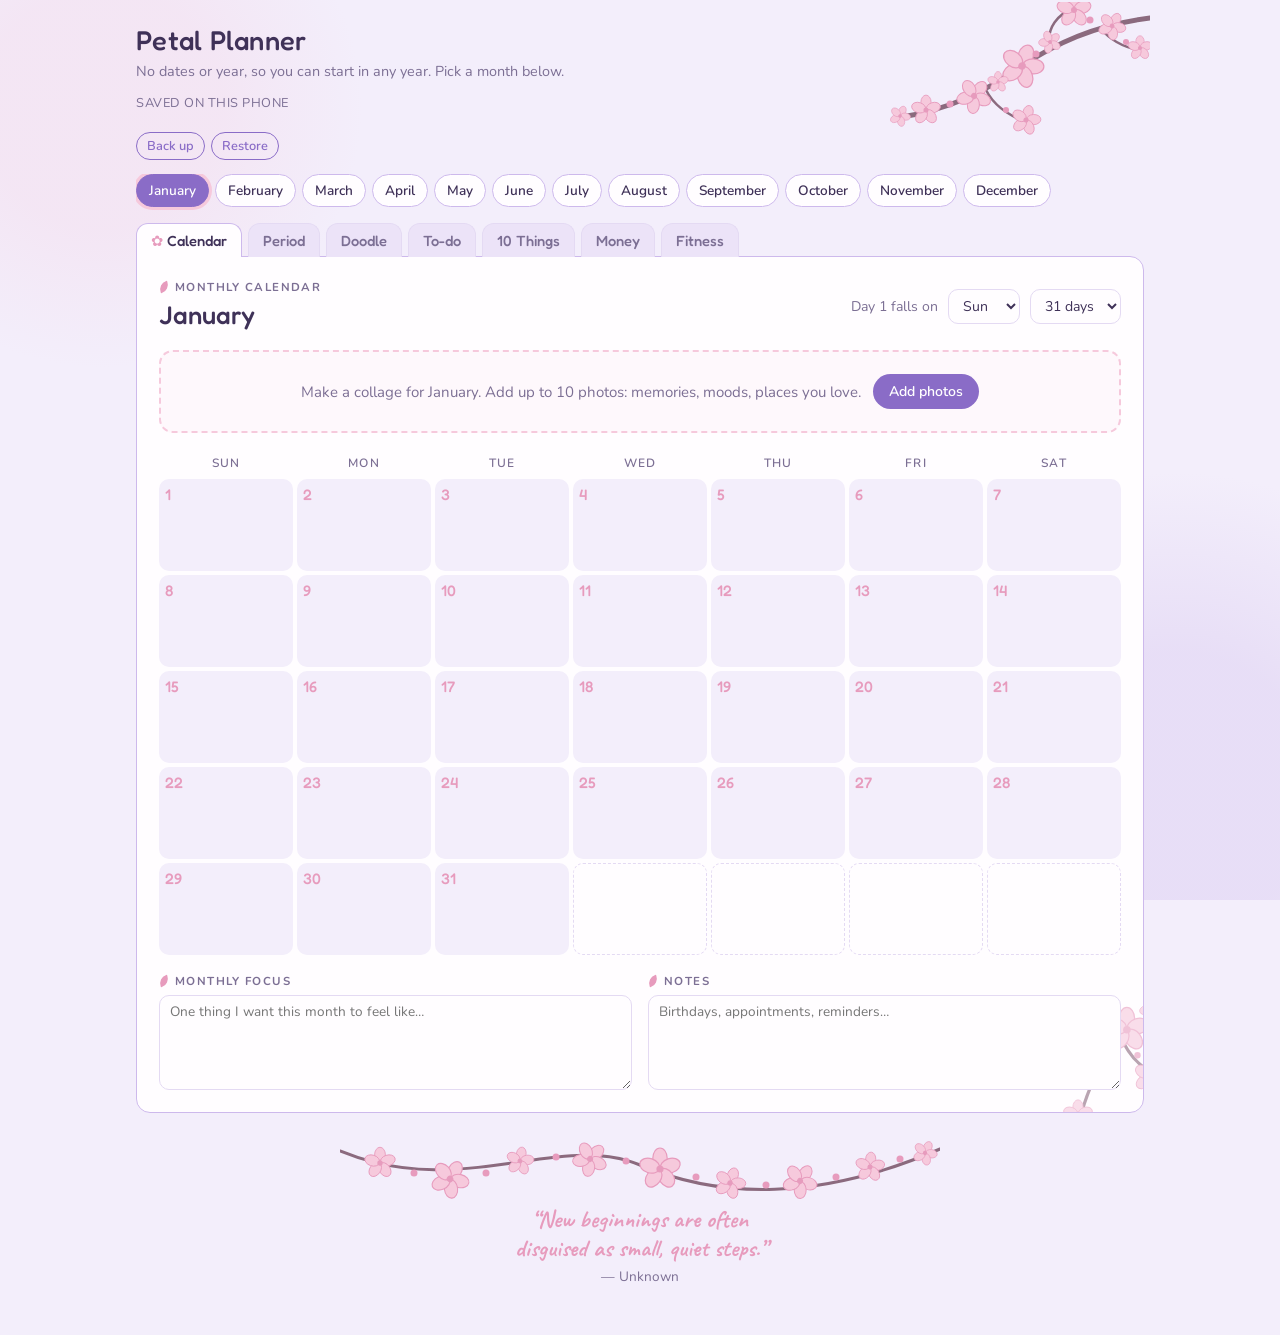
==== commit d3798365: "Rename to Petal Planner and add a monthly quote at the bottom Each month now shows its own motivatio" ====
--- a/index.html
+++ b/index.html
@@ -13,7 +13,7 @@
 <link rel="apple-touch-icon" href="icons/apple-touch-icon.png">
 <link rel="icon" type="image/png" href="icons/icon-192.png">
 <style>html{color-scheme:light}:root{padding-top:env(safe-area-inset-top,0px);padding-bottom:env(safe-area-inset-bottom,0px)}body{margin:0;font:14px system-ui,sans-serif;-webkit-tap-highlight-color:transparent}img{max-width:100%}</style>
-<title>Petal to the Metal</title>
+<title>Petal Planner</title>
 <link rel="preconnect" href="https://fonts.googleapis.com">
 <link rel="preconnect" href="https://fonts.gstatic.com" crossorigin>
 <link rel="stylesheet" href="https://fonts.googleapis.com/css2?family=Fredoka:wght@400;500;600&family=Nunito:wght@400;600;700&family=Caveat:wght@500;700&display=swap">
@@ -181,7 +181,8 @@
 .progress>div{background:linear-gradient(90deg,var(--lilac),var(--accent) 60%,var(--petal-deep))}
 .reward.won,.ms.won{border-color:var(--petal-deep)}
 .garland{display:block;width:min(600px,100%);margin:18px auto 0}
-.foot{text-align:center;font:700 1.4rem var(--f-hand);color:var(--petal-deep);margin:4px 0 0}
+.foot{text-align:center;font:700 1.5rem/1.2 var(--f-hand);color:var(--petal-deep);margin:4px auto 0;max-width:36ch;text-wrap:balance}
+.foot-by{text-align:center;color:var(--muted);font-size:.85rem;margin:4px 0 0}
 .petals i.fl{width:auto;height:auto;background:none;border-radius:0;color:var(--petal);font-size:18px;opacity:.75}
 .tabs button[aria-selected="true"]::before{content:"✿ ";color:var(--petal-deep)}
 .photo{margin-bottom:18px;display:flex;flex-direction:column;gap:8px}
@@ -215,7 +216,7 @@
 <div class="wrap">
   <div class="top">
     <div>
-      <h1>Petal to the Metal</h1>
+      <h1>Petal Planner</h1>
       <div class="sub">No dates or year, so you can start in any year. Pick a month below.</div>
     </div>
     <svg class="branch" viewBox="0 0 260 140" aria-hidden="true"><path d="M260 16 C210 22 170 38 132 64 S60 108 6 116" fill="none" stroke="var(--branch)" stroke-width="5" stroke-linecap="round"/><path d="M160 44 C156 26 168 12 184 6 M96 88 C104 104 120 114 136 120 M210 26 C222 40 236 46 250 48" fill="none" stroke="var(--branch)" stroke-width="2.5" stroke-linecap="round"/><g transform="translate(184 8) scale(1) rotate(0)"><ellipse cx="0" cy="-9" rx="6" ry="8.5" transform="rotate(0)" fill="var(--petal)" stroke="var(--petal-deep)" stroke-width="1"/><ellipse cx="0" cy="-9" rx="6" ry="8.5" transform="rotate(72)" fill="var(--petal)" stroke="var(--petal-deep)" stroke-width="1"/><ellipse cx="0" cy="-9" rx="6" ry="8.5" transform="rotate(144)" fill="var(--petal)" stroke="var(--petal-deep)" stroke-width="1"/><ellipse cx="0" cy="-9" rx="6" ry="8.5" transform="rotate(216)" fill="var(--petal)" stroke="var(--petal-deep)" stroke-width="1"/><ellipse cx="0" cy="-9" rx="6" ry="8.5" transform="rotate(288)" fill="var(--petal)" stroke="var(--petal-deep)" stroke-width="1"/><circle r="3" fill="var(--petal-deep)"/></g><g transform="translate(132 64) scale(1.25) rotate(20)"><ellipse cx="0" cy="-9" rx="6" ry="8.5" transform="rotate(0)" fill="var(--petal)" stroke="var(--petal-deep)" stroke-width="1"/><ellipse cx="0" cy="-9" rx="6" ry="8.5" transform="rotate(72)" fill="var(--petal)" stroke="var(--petal-deep)" stroke-width="1"/><ellipse cx="0" cy="-9" rx="6" ry="8.5" transform="rotate(144)" fill="var(--petal)" stroke="var(--petal-deep)" stroke-width="1"/><ellipse cx="0" cy="-9" rx="6" ry="8.5" transform="rotate(216)" fill="var(--petal)" stroke="var(--petal-deep)" stroke-width="1"/><ellipse cx="0" cy="-9" rx="6" ry="8.5" transform="rotate(288)" fill="var(--petal)" stroke="var(--petal-deep)" stroke-width="1"/><circle r="3" fill="var(--petal-deep)"/></g><g transform="translate(84 94) scale(1) rotate(40)"><ellipse cx="0" cy="-9" rx="6" ry="8.5" transform="rotate(0)" fill="var(--petal)" stroke="var(--petal-deep)" stroke-width="1"/><ellipse cx="0" cy="-9" rx="6" ry="8.5" transform="rotate(72)" fill="var(--petal)" stroke="var(--petal-deep)" stroke-width="1"/><ellipse cx="0" cy="-9" rx="6" ry="8.5" transform="rotate(144)" fill="var(--petal)" stroke="var(--petal-deep)" stroke-width="1"/><ellipse cx="0" cy="-9" rx="6" ry="8.5" transform="rotate(216)" fill="var(--petal)" stroke="var(--petal-deep)" stroke-width="1"/><ellipse cx="0" cy="-9" rx="6" ry="8.5" transform="rotate(288)" fill="var(--petal)" stroke="var(--petal-deep)" stroke-width="1"/><circle r="3" fill="var(--petal-deep)"/></g><g transform="translate(36 108) scale(0.85) rotate(0)"><ellipse cx="0" cy="-9" rx="6" ry="8.5" transform="rotate(0)" fill="var(--petal)" stroke="var(--petal-deep)" stroke-width="1"/><ellipse cx="0" cy="-9" rx="6" ry="8.5" transform="rotate(72)" fill="var(--petal)" stroke="var(--petal-deep)" stroke-width="1"/><ellipse cx="0" cy="-9" rx="6" ry="8.5" transform="rotate(144)" fill="var(--petal)" stroke="var(--petal-deep)" stroke-width="1"/><ellipse cx="0" cy="-9" rx="6" ry="8.5" transform="rotate(216)" fill="var(--petal)" stroke="var(--petal-deep)" stroke-width="1"/><ellipse cx="0" cy="-9" rx="6" ry="8.5" transform="rotate(288)" fill="var(--petal)" stroke="var(--petal-deep)" stroke-width="1"/><circle r="3" fill="var(--petal-deep)"/></g><g transform="translate(136 118) scale(0.85) rotate(15)"><ellipse cx="0" cy="-9" rx="6" ry="8.5" transform="rotate(0)" fill="var(--petal)" stroke="var(--petal-deep)" stroke-width="1"/><ellipse cx="0" cy="-9" rx="6" ry="8.5" transform="rotate(72)" fill="var(--petal)" stroke="var(--petal-deep)" stroke-width="1"/><ellipse cx="0" cy="-9" rx="6" ry="8.5" transform="rotate(144)" fill="var(--petal)" stroke="var(--petal-deep)" stroke-width="1"/><ellipse cx="0" cy="-9" rx="6" ry="8.5" transform="rotate(216)" fill="var(--petal)" stroke="var(--petal-deep)" stroke-width="1"/><ellipse cx="0" cy="-9" rx="6" ry="8.5" transform="rotate(288)" fill="var(--petal)" stroke="var(--petal-deep)" stroke-width="1"/><circle r="3" fill="var(--petal-deep)"/></g><g transform="translate(222 24) scale(0.8) rotate(30)"><ellipse cx="0" cy="-9" rx="6" ry="8.5" transform="rotate(0)" fill="var(--petal)" stroke="var(--petal-deep)" stroke-width="1"/><ellipse cx="0" cy="-9" rx="6" ry="8.5" transform="rotate(72)" fill="var(--petal)" stroke="var(--petal-deep)" stroke-width="1"/><ellipse cx="0" cy="-9" rx="6" ry="8.5" transform="rotate(144)" fill="var(--petal)" stroke="var(--petal-deep)" stroke-width="1"/><ellipse cx="0" cy="-9" rx="6" ry="8.5" transform="rotate(216)" fill="var(--petal)" stroke="var(--petal-deep)" stroke-width="1"/><ellipse cx="0" cy="-9" rx="6" ry="8.5" transform="rotate(288)" fill="var(--petal)" stroke="var(--petal-deep)" stroke-width="1"/><circle r="3" fill="var(--petal-deep)"/></g><g transform="translate(250 46) scale(0.7) rotate(0)"><ellipse cx="0" cy="-9" rx="6" ry="8.5" transform="rotate(0)" fill="var(--petal)" stroke="var(--petal-deep)" stroke-width="1"/><ellipse cx="0" cy="-9" rx="6" ry="8.5" transform="rotate(72)" fill="var(--petal)" stroke="var(--petal-deep)" stroke-width="1"/><ellipse cx="0" cy="-9" rx="6" ry="8.5" transform="rotate(144)" fill="var(--petal)" stroke="var(--petal-deep)" stroke-width="1"/><ellipse cx="0" cy="-9" rx="6" ry="8.5" transform="rotate(216)" fill="var(--petal)" stroke="var(--petal-deep)" stroke-width="1"/><ellipse cx="0" cy="-9" rx="6" ry="8.5" transform="rotate(288)" fill="var(--petal)" stroke="var(--petal-deep)" stroke-width="1"/><circle r="3" fill="var(--petal-deep)"/></g><g transform="translate(160 40) scale(0.65) rotate(50)"><ellipse cx="0" cy="-9" rx="6" ry="8.5" transform="rotate(0)" fill="var(--petal)" stroke="var(--petal-deep)" stroke-width="1"/><ellipse cx="0" cy="-9" rx="6" ry="8.5" transform="rotate(72)" fill="var(--petal)" stroke="var(--petal-deep)" stroke-width="1"/><ellipse cx="0" cy="-9" rx="6" ry="8.5" transform="rotate(144)" fill="var(--petal)" stroke="var(--petal-deep)" stroke-width="1"/><ellipse cx="0" cy="-9" rx="6" ry="8.5" transform="rotate(216)" fill="var(--petal)" stroke="var(--petal-deep)" stroke-width="1"/><ellipse cx="0" cy="-9" rx="6" ry="8.5" transform="rotate(288)" fill="var(--petal)" stroke="var(--petal-deep)" stroke-width="1"/><circle r="3" fill="var(--petal-deep)"/></g><g transform="translate(108 80) scale(0.6) rotate(0)"><ellipse cx="0" cy="-9" rx="6" ry="8.5" transform="rotate(0)" fill="var(--petal)" stroke="var(--petal-deep)" stroke-width="1"/><ellipse cx="0" cy="-9" rx="6" ry="8.5" transform="rotate(72)" fill="var(--petal)" stroke="var(--petal-deep)" stroke-width="1"/><ellipse cx="0" cy="-9" rx="6" ry="8.5" transform="rotate(144)" fill="var(--petal)" stroke="var(--petal-deep)" stroke-width="1"/><ellipse cx="0" cy="-9" rx="6" ry="8.5" transform="rotate(216)" fill="var(--petal)" stroke="var(--petal-deep)" stroke-width="1"/><ellipse cx="0" cy="-9" rx="6" ry="8.5" transform="rotate(288)" fill="var(--petal)" stroke="var(--petal-deep)" stroke-width="1"/><circle r="3" fill="var(--petal-deep)"/></g><g transform="translate(10 114) scale(0.6) rotate(25)"><ellipse cx="0" cy="-9" rx="6" ry="8.5" transform="rotate(0)" fill="var(--petal)" stroke="var(--petal-deep)" stroke-width="1"/><ellipse cx="0" cy="-9" rx="6" ry="8.5" transform="rotate(72)" fill="var(--petal)" stroke="var(--petal-deep)" stroke-width="1"/><ellipse cx="0" cy="-9" rx="6" ry="8.5" transform="rotate(144)" fill="var(--petal)" stroke="var(--petal-deep)" stroke-width="1"/><ellipse cx="0" cy="-9" rx="6" ry="8.5" transform="rotate(216)" fill="var(--petal)" stroke="var(--petal-deep)" stroke-width="1"/><ellipse cx="0" cy="-9" rx="6" ry="8.5" transform="rotate(288)" fill="var(--petal)" stroke="var(--petal-deep)" stroke-width="1"/><circle r="3" fill="var(--petal-deep)"/></g><circle cx="200" cy="18" r="3.5" fill="var(--petal-deep)"/><circle cx="146" cy="52" r="3.5" fill="var(--petal-deep)"/><circle cx="60" cy="102" r="3.5" fill="var(--petal-deep)"/><circle cx="116" cy="108" r="3" fill="var(--petal-deep)"/><circle cx="236" cy="40" r="3" fill="var(--petal-deep)"/></svg>
@@ -226,13 +227,26 @@
   <div class="tabs" role="tablist" id="tabs"></div>
   <section class="page" id="page" role="tabpanel"></section>
   <svg class="garland" viewBox="0 0 600 70" preserveAspectRatio="xMidYMid meet" aria-hidden="true"><path d="M0 20 C120 70 220 0 300 34 S480 70 600 18" fill="none" stroke="var(--branch)" stroke-width="3" stroke-linecap="round"/><g transform="translate(40 32) scale(0.9) rotate(0)"><ellipse cx="0" cy="-9" rx="6" ry="8.5" transform="rotate(0)" fill="var(--petal)" stroke="var(--petal-deep)" stroke-width="1"/><ellipse cx="0" cy="-9" rx="6" ry="8.5" transform="rotate(72)" fill="var(--petal)" stroke="var(--petal-deep)" stroke-width="1"/><ellipse cx="0" cy="-9" rx="6" ry="8.5" transform="rotate(144)" fill="var(--petal)" stroke="var(--petal-deep)" stroke-width="1"/><ellipse cx="0" cy="-9" rx="6" ry="8.5" transform="rotate(216)" fill="var(--petal)" stroke="var(--petal-deep)" stroke-width="1"/><ellipse cx="0" cy="-9" rx="6" ry="8.5" transform="rotate(288)" fill="var(--petal)" stroke="var(--petal-deep)" stroke-width="1"/><circle r="3" fill="var(--petal-deep)"/></g><g transform="translate(110 48) scale(1.1) rotate(30)"><ellipse cx="0" cy="-9" rx="6" ry="8.5" transform="rotate(0)" fill="var(--petal)" stroke="var(--petal-deep)" stroke-width="1"/><ellipse cx="0" cy="-9" rx="6" ry="8.5" transform="rotate(72)" fill="var(--petal)" stroke="var(--petal-deep)" stroke-width="1"/><ellipse cx="0" cy="-9" rx="6" ry="8.5" transform="rotate(144)" fill="var(--petal)" stroke="var(--petal-deep)" stroke-width="1"/><ellipse cx="0" cy="-9" rx="6" ry="8.5" transform="rotate(216)" fill="var(--petal)" stroke="var(--petal-deep)" stroke-width="1"/><ellipse cx="0" cy="-9" rx="6" ry="8.5" transform="rotate(288)" fill="var(--petal)" stroke="var(--petal-deep)" stroke-width="1"/><circle r="3" fill="var(--petal-deep)"/></g><g transform="translate(180 30) scale(0.8) rotate(10)"><ellipse cx="0" cy="-9" rx="6" ry="8.5" transform="rotate(0)" fill="var(--petal)" stroke="var(--petal-deep)" stroke-width="1"/><ellipse cx="0" cy="-9" rx="6" ry="8.5" transform="rotate(72)" fill="var(--petal)" stroke="var(--petal-deep)" stroke-width="1"/><ellipse cx="0" cy="-9" rx="6" ry="8.5" transform="rotate(144)" fill="var(--petal)" stroke="var(--petal-deep)" stroke-width="1"/><ellipse cx="0" cy="-9" rx="6" ry="8.5" transform="rotate(216)" fill="var(--petal)" stroke="var(--petal-deep)" stroke-width="1"/><ellipse cx="0" cy="-9" rx="6" ry="8.5" transform="rotate(288)" fill="var(--petal)" stroke="var(--petal-deep)" stroke-width="1"/><circle r="3" fill="var(--petal-deep)"/></g><g transform="translate(250 28) scale(1) rotate(45)"><ellipse cx="0" cy="-9" rx="6" ry="8.5" transform="rotate(0)" fill="var(--petal)" stroke="var(--petal-deep)" stroke-width="1"/><ellipse cx="0" cy="-9" rx="6" ry="8.5" transform="rotate(72)" fill="var(--petal)" stroke="var(--petal-deep)" stroke-width="1"/><ellipse cx="0" cy="-9" rx="6" ry="8.5" transform="rotate(144)" fill="var(--petal)" stroke="var(--petal-deep)" stroke-width="1"/><ellipse cx="0" cy="-9" rx="6" ry="8.5" transform="rotate(216)" fill="var(--petal)" stroke="var(--petal-deep)" stroke-width="1"/><ellipse cx="0" cy="-9" rx="6" ry="8.5" transform="rotate(288)" fill="var(--petal)" stroke="var(--petal-deep)" stroke-width="1"/><circle r="3" fill="var(--petal-deep)"/></g><g transform="translate(320 38) scale(1.2) rotate(0)"><ellipse cx="0" cy="-9" rx="6" ry="8.5" transform="rotate(0)" fill="var(--petal)" stroke="var(--petal-deep)" stroke-width="1"/><ellipse cx="0" cy="-9" rx="6" ry="8.5" transform="rotate(72)" fill="var(--petal)" stroke="var(--petal-deep)" stroke-width="1"/><ellipse cx="0" cy="-9" rx="6" ry="8.5" transform="rotate(144)" fill="var(--petal)" stroke="var(--petal-deep)" stroke-width="1"/><ellipse cx="0" cy="-9" rx="6" ry="8.5" transform="rotate(216)" fill="var(--petal)" stroke="var(--petal-deep)" stroke-width="1"/><ellipse cx="0" cy="-9" rx="6" ry="8.5" transform="rotate(288)" fill="var(--petal)" stroke="var(--petal-deep)" stroke-width="1"/><circle r="3" fill="var(--petal-deep)"/></g><g transform="translate(390 52) scale(0.9) rotate(20)"><ellipse cx="0" cy="-9" rx="6" ry="8.5" transform="rotate(0)" fill="var(--petal)" stroke="var(--petal-deep)" stroke-width="1"/><ellipse cx="0" cy="-9" rx="6" ry="8.5" transform="rotate(72)" fill="var(--petal)" stroke="var(--petal-deep)" stroke-width="1"/><ellipse cx="0" cy="-9" rx="6" ry="8.5" transform="rotate(144)" fill="var(--petal)" stroke="var(--petal-deep)" stroke-width="1"/><ellipse cx="0" cy="-9" rx="6" ry="8.5" transform="rotate(216)" fill="var(--petal)" stroke="var(--petal-deep)" stroke-width="1"/><ellipse cx="0" cy="-9" rx="6" ry="8.5" transform="rotate(288)" fill="var(--petal)" stroke="var(--petal-deep)" stroke-width="1"/><circle r="3" fill="var(--petal-deep)"/></g><g transform="translate(460 50) scale(1) rotate(35)"><ellipse cx="0" cy="-9" rx="6" ry="8.5" transform="rotate(0)" fill="var(--petal)" stroke="var(--petal-deep)" stroke-width="1"/><ellipse cx="0" cy="-9" rx="6" ry="8.5" transform="rotate(72)" fill="var(--petal)" stroke="var(--petal-deep)" stroke-width="1"/><ellipse cx="0" cy="-9" rx="6" ry="8.5" transform="rotate(144)" fill="var(--petal)" stroke="var(--petal-deep)" stroke-width="1"/><ellipse cx="0" cy="-9" rx="6" ry="8.5" transform="rotate(216)" fill="var(--petal)" stroke="var(--petal-deep)" stroke-width="1"/><ellipse cx="0" cy="-9" rx="6" ry="8.5" transform="rotate(288)" fill="var(--petal)" stroke="var(--petal-deep)" stroke-width="1"/><circle r="3" fill="var(--petal-deep)"/></g><g transform="translate(530 36) scale(0.85) rotate(5)"><ellipse cx="0" cy="-9" rx="6" ry="8.5" transform="rotate(0)" fill="var(--petal)" stroke="var(--petal-deep)" stroke-width="1"/><ellipse cx="0" cy="-9" rx="6" ry="8.5" transform="rotate(72)" fill="var(--petal)" stroke="var(--petal-deep)" stroke-width="1"/><ellipse cx="0" cy="-9" rx="6" ry="8.5" transform="rotate(144)" fill="var(--petal)" stroke="var(--petal-deep)" stroke-width="1"/><ellipse cx="0" cy="-9" rx="6" ry="8.5" transform="rotate(216)" fill="var(--petal)" stroke="var(--petal-deep)" stroke-width="1"/><ellipse cx="0" cy="-9" rx="6" ry="8.5" transform="rotate(288)" fill="var(--petal)" stroke="var(--petal-deep)" stroke-width="1"/><circle r="3" fill="var(--petal-deep)"/></g><g transform="translate(585 22) scale(0.7) rotate(25)"><ellipse cx="0" cy="-9" rx="6" ry="8.5" transform="rotate(0)" fill="var(--petal)" stroke="var(--petal-deep)" stroke-width="1"/><ellipse cx="0" cy="-9" rx="6" ry="8.5" transform="rotate(72)" fill="var(--petal)" stroke="var(--petal-deep)" stroke-width="1"/><ellipse cx="0" cy="-9" rx="6" ry="8.5" transform="rotate(144)" fill="var(--petal)" stroke="var(--petal-deep)" stroke-width="1"/><ellipse cx="0" cy="-9" rx="6" ry="8.5" transform="rotate(216)" fill="var(--petal)" stroke="var(--petal-deep)" stroke-width="1"/><ellipse cx="0" cy="-9" rx="6" ry="8.5" transform="rotate(288)" fill="var(--petal)" stroke="var(--petal-deep)" stroke-width="1"/><circle r="3" fill="var(--petal-deep)"/></g><circle cx="74" cy="42" r="3.5" fill="var(--petal-deep)"/><circle cx="146" cy="42" r="3.5" fill="var(--petal-deep)"/><circle cx="216" cy="26" r="3.5" fill="var(--petal-deep)"/><circle cx="286" cy="30" r="3.5" fill="var(--petal-deep)"/><circle cx="356" cy="46" r="3.5" fill="var(--petal-deep)"/><circle cx="426" cy="54" r="3.5" fill="var(--petal-deep)"/><circle cx="496" cy="46" r="3.5" fill="var(--petal-deep)"/><circle cx="560" cy="28" r="3.5" fill="var(--petal-deep)"/></svg>
-  <p class="foot">Stop and smell the cherry blossoms. Then check something off.</p>
+  <p class="foot" id="foot"></p><p class="foot-by" id="footby"></p>
 </div>
 
 <script>
 const CORNER=`<svg class="corner" viewBox="0 0 160 160" aria-hidden="true"><path d="M160 50 C120 60 92 92 78 160 M120 66 C130 90 146 100 160 104" fill="none" stroke="var(--branch)" stroke-width="3" stroke-linecap="round"/><g transform="translate(126 60) scale(1.2) rotate(0)"><ellipse cx="0" cy="-9" rx="6" ry="8.5" transform="rotate(0)" fill="var(--petal)" stroke="var(--petal-deep)" stroke-width="1"/><ellipse cx="0" cy="-9" rx="6" ry="8.5" transform="rotate(72)" fill="var(--petal)" stroke="var(--petal-deep)" stroke-width="1"/><ellipse cx="0" cy="-9" rx="6" ry="8.5" transform="rotate(144)" fill="var(--petal)" stroke="var(--petal-deep)" stroke-width="1"/><ellipse cx="0" cy="-9" rx="6" ry="8.5" transform="rotate(216)" fill="var(--petal)" stroke="var(--petal-deep)" stroke-width="1"/><ellipse cx="0" cy="-9" rx="6" ry="8.5" transform="rotate(288)" fill="var(--petal)" stroke="var(--petal-deep)" stroke-width="1"/><circle r="3" fill="var(--petal-deep)"/></g><g transform="translate(92 96) scale(1) rotate(30)"><ellipse cx="0" cy="-9" rx="6" ry="8.5" transform="rotate(0)" fill="var(--petal)" stroke="var(--petal-deep)" stroke-width="1"/><ellipse cx="0" cy="-9" rx="6" ry="8.5" transform="rotate(72)" fill="var(--petal)" stroke="var(--petal-deep)" stroke-width="1"/><ellipse cx="0" cy="-9" rx="6" ry="8.5" transform="rotate(144)" fill="var(--petal)" stroke="var(--petal-deep)" stroke-width="1"/><ellipse cx="0" cy="-9" rx="6" ry="8.5" transform="rotate(216)" fill="var(--petal)" stroke="var(--petal-deep)" stroke-width="1"/><ellipse cx="0" cy="-9" rx="6" ry="8.5" transform="rotate(288)" fill="var(--petal)" stroke="var(--petal-deep)" stroke-width="1"/><circle r="3" fill="var(--petal-deep)"/></g><g transform="translate(148 104) scale(0.9) rotate(15)"><ellipse cx="0" cy="-9" rx="6" ry="8.5" transform="rotate(0)" fill="var(--petal)" stroke="var(--petal-deep)" stroke-width="1"/><ellipse cx="0" cy="-9" rx="6" ry="8.5" transform="rotate(72)" fill="var(--petal)" stroke="var(--petal-deep)" stroke-width="1"/><ellipse cx="0" cy="-9" rx="6" ry="8.5" transform="rotate(144)" fill="var(--petal)" stroke="var(--petal-deep)" stroke-width="1"/><ellipse cx="0" cy="-9" rx="6" ry="8.5" transform="rotate(216)" fill="var(--petal)" stroke="var(--petal-deep)" stroke-width="1"/><ellipse cx="0" cy="-9" rx="6" ry="8.5" transform="rotate(288)" fill="var(--petal)" stroke="var(--petal-deep)" stroke-width="1"/><circle r="3" fill="var(--petal-deep)"/></g><g transform="translate(80 140) scale(0.8) rotate(0)"><ellipse cx="0" cy="-9" rx="6" ry="8.5" transform="rotate(0)" fill="var(--petal)" stroke="var(--petal-deep)" stroke-width="1"/><ellipse cx="0" cy="-9" rx="6" ry="8.5" transform="rotate(72)" fill="var(--petal)" stroke="var(--petal-deep)" stroke-width="1"/><ellipse cx="0" cy="-9" rx="6" ry="8.5" transform="rotate(144)" fill="var(--petal)" stroke="var(--petal-deep)" stroke-width="1"/><ellipse cx="0" cy="-9" rx="6" ry="8.5" transform="rotate(216)" fill="var(--petal)" stroke="var(--petal-deep)" stroke-width="1"/><ellipse cx="0" cy="-9" rx="6" ry="8.5" transform="rotate(288)" fill="var(--petal)" stroke="var(--petal-deep)" stroke-width="1"/><circle r="3" fill="var(--petal-deep)"/></g><g transform="translate(150 40) scale(0.7) rotate(40)"><ellipse cx="0" cy="-9" rx="6" ry="8.5" transform="rotate(0)" fill="var(--petal)" stroke="var(--petal-deep)" stroke-width="1"/><ellipse cx="0" cy="-9" rx="6" ry="8.5" transform="rotate(72)" fill="var(--petal)" stroke="var(--petal-deep)" stroke-width="1"/><ellipse cx="0" cy="-9" rx="6" ry="8.5" transform="rotate(144)" fill="var(--petal)" stroke="var(--petal-deep)" stroke-width="1"/><ellipse cx="0" cy="-9" rx="6" ry="8.5" transform="rotate(216)" fill="var(--petal)" stroke="var(--petal-deep)" stroke-width="1"/><ellipse cx="0" cy="-9" rx="6" ry="8.5" transform="rotate(288)" fill="var(--petal)" stroke="var(--petal-deep)" stroke-width="1"/><circle r="3" fill="var(--petal-deep)"/></g><circle cx="108" cy="80" r="3.5" fill="var(--petal-deep)"/><circle cx="136" cy="84" r="3" fill="var(--petal-deep)"/></svg>`;
 const MONTHS=["January","February","March","April","May","June","July","August","September","October","November","December"];
 const BLOOM=`<svg viewBox="-20 -20 40 40"><g transform="translate(0 0) scale(1.4) rotate(0)"><ellipse cx="0" cy="-9" rx="6" ry="8.5" transform="rotate(0)" fill="var(--petal)" stroke="var(--petal-deep)" stroke-width="1"/><ellipse cx="0" cy="-9" rx="6" ry="8.5" transform="rotate(72)" fill="var(--petal)" stroke="var(--petal-deep)" stroke-width="1"/><ellipse cx="0" cy="-9" rx="6" ry="8.5" transform="rotate(144)" fill="var(--petal)" stroke="var(--petal-deep)" stroke-width="1"/><ellipse cx="0" cy="-9" rx="6" ry="8.5" transform="rotate(216)" fill="var(--petal)" stroke="var(--petal-deep)" stroke-width="1"/><ellipse cx="0" cy="-9" rx="6" ry="8.5" transform="rotate(288)" fill="var(--petal)" stroke="var(--petal-deep)" stroke-width="1"/><circle r="3" fill="var(--petal-deep)"/></g></svg>`;
+const FOOT_QUOTES=[
+ ["New beginnings are often disguised as small, quiet steps.","Unknown"],
+ ["Believe you can and you're halfway there.","Theodore Roosevelt"],
+ ["Like the cherry blossom, bloom fully, even if only for a season.","Unknown"],
+ ["You are allowed to be both a masterpiece and a work in progress.","Sophia Bush"],
+ ["Start where you are. Use what you have. Do what you can.","Arthur Ashe"],
+ ["The best time to plant a tree was 20 years ago. The second best time is now.","Proverb"],
+ ["Happiness is not something ready made. It comes from your own actions.","Dalai Lama"],
+ ["Nothing is impossible. The word itself says 'I'm possible'.","Audrey Hepburn"],
+ ["Little by little, one travels far.","J.R.R. Tolkien"],
+ ["You are braver than you believe, stronger than you seem, and smarter than you think.","A.A. Milne"],
+ ["Gratitude turns what we have into enough.","Unknown"],
+ ["What lies behind us and what lies before us are tiny matters compared to what lies within us.","Ralph Waldo Emerson"]];
 const TABS=[["cal","Calendar"],["period","Period"],["doodle","Doodle"],["todo","To-do"],["things","10 Things"],["money","Money"],["fit","Fitness"]];
 const DOW=["Sun","Mon","Tue","Wed","Thu","Fri","Sat"];
 const QUOTES=[
@@ -588,7 +602,7 @@
 }
 
 function render(){
-  const p=$("#page");p.replaceChildren();p.insertAdjacentHTML("beforeend",CORNER);
+  const p=$("#page");p.replaceChildren();{const fq=FOOT_QUOTES[(cur-1)%12];$("#foot").textContent="“"+fq[0]+"”";$("#footby").textContent="— "+fq[1]}p.insertAdjacentHTML("beforeend",CORNER);
   ({cal:renderCal,period:renderPeriod,doodle:renderDoodle,todo:renderTodo,things:renderThings,money:renderMoney,fit:renderFit})[tab](p);
 }
 
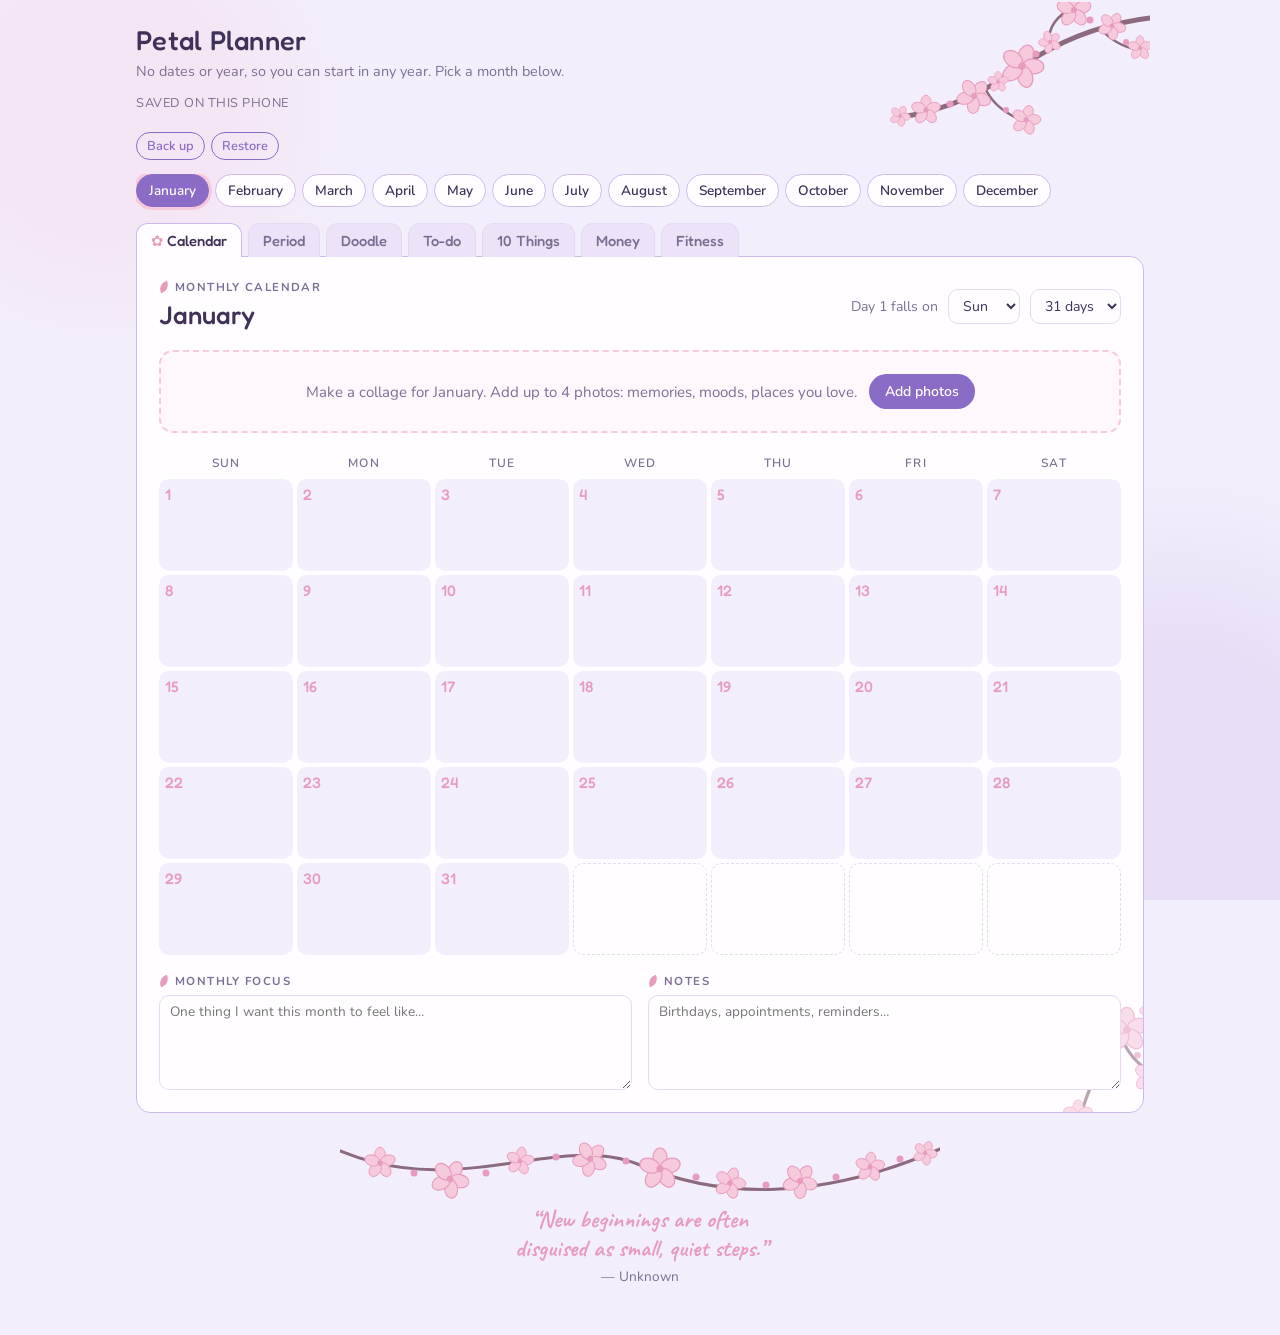
==== commit 1a749363: "Limit the photo collage to 4 photos per month Four photos show as one large photo beside three small" ====
--- a/index.html
+++ b/index.html
@@ -325,8 +325,8 @@
 
 /* ---------- calendar ---------- */
 
-const MAXPH=10;
-const LAYOUTS={1:[[6,4]],2:[[3,4],[3,4]],3:[[4,4],[2,2],[2,2]],4:[[4,4],[2,2],[2,2],[6,2]],5:[[3,3],[3,3],[2,2],[2,2],[2,2]],
+const MAXPH=4;
+const LAYOUTS={1:[[6,4]],2:[[3,4],[3,4]],3:[[4,4],[2,2],[2,2]],4:[[4,6],[2,2],[2,2],[2,2]],5:[[3,3],[3,3],[2,2],[2,2],[2,2]],
  6:[[4,4],[2,2],[2,2],[2,2],[2,2],[2,2]],7:[[4,4],[2,2],[2,2],[2,2],[2,2],[2,2],[6,2]],8:[[3,3],[3,3],[2,2],[2,2],[2,2],[2,2],[2,2],[2,2]],
  9:[[4,4],[2,2],[2,2],[2,2],[2,2],[2,2],[2,2],[2,2],[2,2]],10:[[3,4],[3,2],[3,2],[2,2],[2,2],[2,2],[2,2],[2,2],[2,2],[6,3]]};
 const TILT=[-1.2,.9,-.6,1.4,-1,.5,1.1,-1.3,.7,-.4];
@@ -340,16 +340,16 @@
   const saveMeta=()=>{const m=meta();save(key,{ids:m.ids,cap:m.cap||""})};
   file.onchange=async()=>{
     const m=meta();const room=MAXPH-m.ids.length;const fs=[...file.files];file.value="";
-    if(room<=0){setStatus("This month already has 10 photos");return}
+    if(room<=0){setStatus("This month already has "+MAXPH+" photos");return}
     const pick=fs.slice(0,room);setStatus("Adding "+pick.length+" photo"+(pick.length>1?"s":"")+"…");
     for(const f of pick){try{const img=await shrink(f);const id=pid();photoImgs[id]=img;save("ph"+mm+"_"+id,{img});m.ids.push(id)}catch(e){}}
-    saveMeta();if(fs.length>room)setTimeout(()=>setStatus("Added "+pick.length+". The limit is 10 photos a month."),1000);
+    saveMeta();if(fs.length>room)setTimeout(()=>setStatus("Added "+pick.length+". The limit is "+MAXPH+" photos a month."),1000);
     if(cur===mm&&tab==="cal")draw();
   };
   async function draw(){
     const m=meta();wrap.replaceChildren(file);
     if(!m.ids.length){
-      wrap.append(el("div",{class:"photo-empty"},el("span",{},"Make a collage for "+MONTHS[mm-1]+". Add up to 10 photos: memories, moods, places you love."),el("button",{class:"btn",onclick:()=>file.click()},"Add photos")));return}
+      wrap.append(el("div",{class:"photo-empty"},el("span",{},"Make a collage for "+MONTHS[mm-1]+". Add up to 4 photos: memories, moods, places you love."),el("button",{class:"btn",onclick:()=>file.click()},"Add photos")));return}
     const lay=LAYOUTS[m.ids.length];
     const grid=el("div",{class:"collage"});
     m.ids.forEach((id,i)=>{
@@ -368,7 +368,7 @@
     const cap=el("input",{type:"text",id:"photocap",placeholder:"Caption (optional)",value:m.cap||""});cap.oninput=()=>{m.cap=cap.value;saveMeta()};
     const left=MAXPH-m.ids.length;
     wrap.append(fr,el("div",{class:"photo-bar"},cap,
-      left>0?el("button",{class:"btn ghost small",onclick:()=>file.click()},"Add photos ("+left+" left)"):el("span",{class:"sub"},"10 of 10 photos")));
+      left>0?el("button",{class:"btn ghost small",onclick:()=>file.click()},"Add photos ("+left+" left)"):el("span",{class:"sub"},MAXPH+" of "+MAXPH+" photos")));
   }
   if(photoCache[mm]===undefined){photoCache[mm]=null;load(key).then(async d=>{
     d=d||{};let ids=Array.isArray(d.ids)?d.ids.slice(0,MAXPH):[];
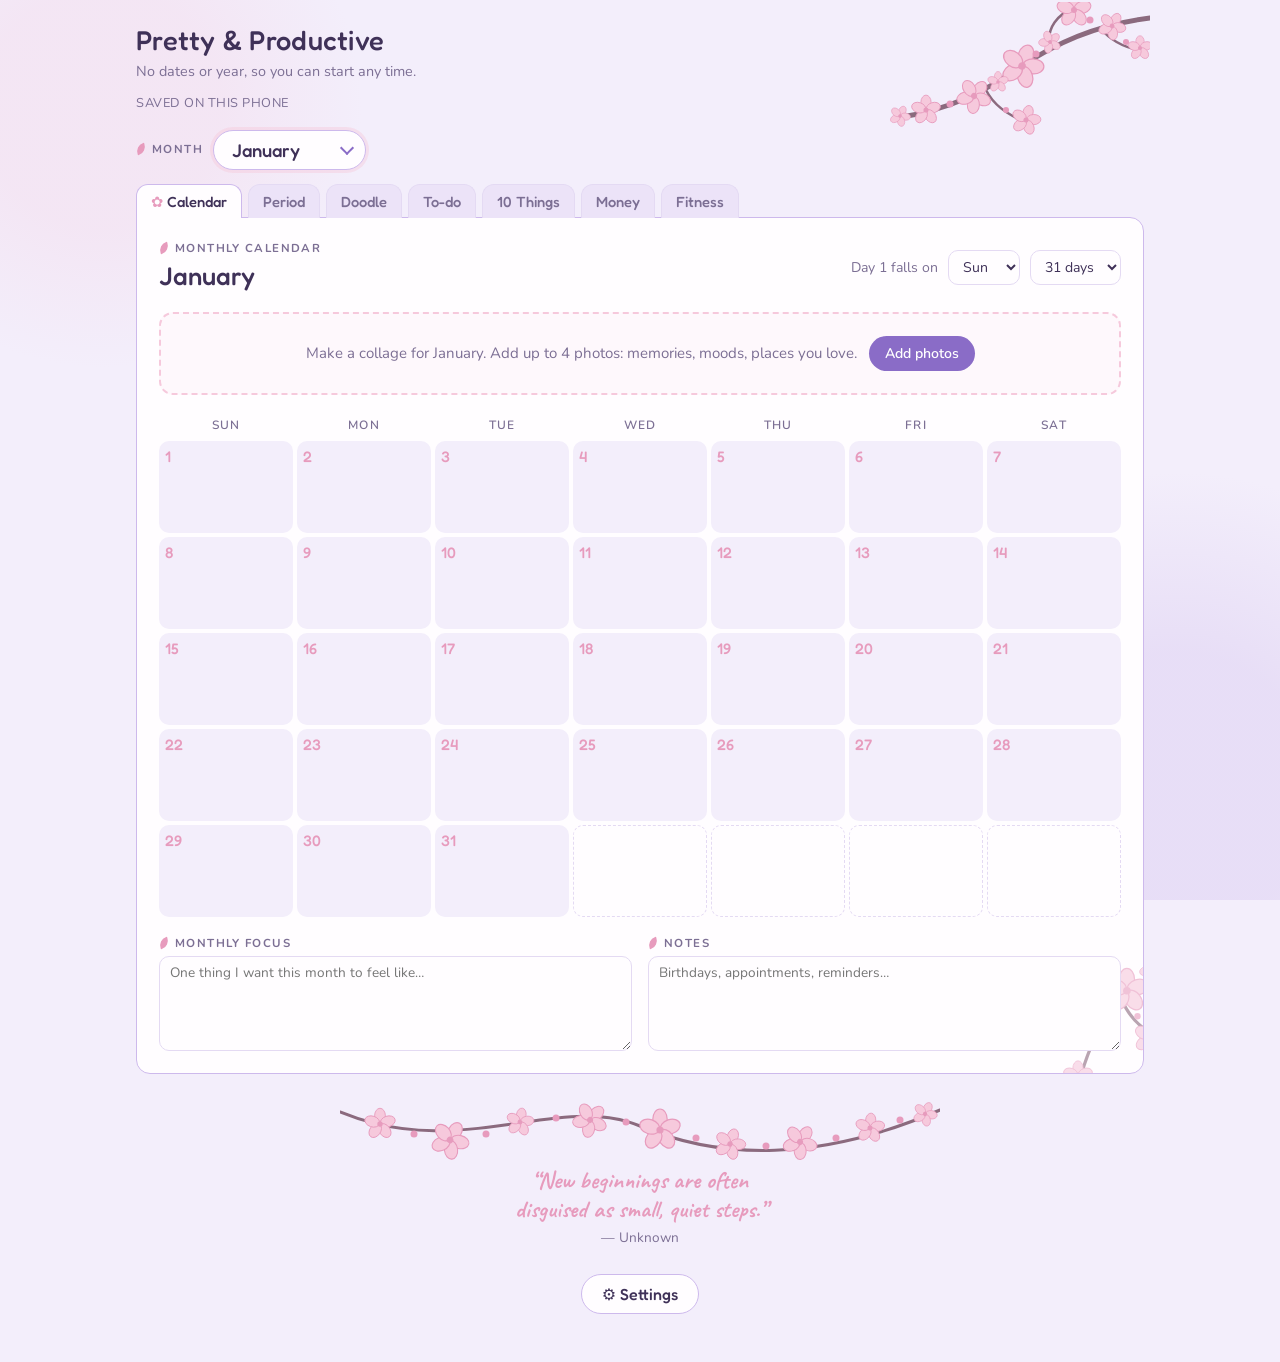
==== commit f231b720: "Rename to Pretty & Productive, add month dropdown, settings and themes - Month picker is now a dropd" ====
--- a/index.html
+++ b/index.html
@@ -7,13 +7,13 @@
 <meta name="theme-color" content="#1d1828" media="(prefers-color-scheme: dark)">
 <meta name="apple-mobile-web-app-capable" content="yes">
 <meta name="mobile-web-app-capable" content="yes">
-<meta name="apple-mobile-web-app-title" content="Petal Planner">
+<meta name="apple-mobile-web-app-title" content="Pretty &amp; Productive">
 <meta name="apple-mobile-web-app-status-bar-style" content="default">
 <link rel="manifest" href="manifest.webmanifest">
 <link rel="apple-touch-icon" href="icons/apple-touch-icon.png">
 <link rel="icon" type="image/png" href="icons/icon-192.png">
 <style>html{color-scheme:light}:root{padding-top:env(safe-area-inset-top,0px);padding-bottom:env(safe-area-inset-bottom,0px)}body{margin:0;font:14px system-ui,sans-serif;-webkit-tap-highlight-color:transparent}img{max-width:100%}</style>
-<title>Petal Planner</title>
+<title>Pretty &amp; Productive</title>
 <link rel="preconnect" href="https://fonts.googleapis.com">
 <link rel="preconnect" href="https://fonts.gstatic.com" crossorigin>
 <link rel="stylesheet" href="https://fonts.googleapis.com/css2?family=Fredoka:wght@400;500;600&family=Nunito:wght@400;600;700&family=Caveat:wght@500;700&display=swap">
@@ -161,7 +161,7 @@
 .top{position:relative;padding-right:250px;min-height:96px;align-items:start;flex-direction:column;justify-content:start}
 .branch{position:absolute;right:-6px;top:-18px;width:260px;height:auto;pointer-events:none}
 @media (max-width:560px){.top{padding-right:140px}.branch{width:150px;top:-8px;right:-14px}}
-[hidden]{display:none!important}
+
 .page{position:relative;overflow:hidden}
 .page>*{position:relative;z-index:1}
 .page .corner{position:absolute;z-index:0;width:170px;right:-20px;bottom:-24px;opacity:.6;pointer-events:none}
@@ -206,7 +206,53 @@
 @media (max-width:560px){.tbtn{width:22px;height:22px;font-size:.75rem}.collage{gap:6px}.tile{border-width:3px}}
 .collage-frame .pf-bloom{position:absolute;width:64px;pointer-events:none;z-index:3}
 .collage-frame .tl{left:-14px;top:-14px}.collage-frame .br{right:-14px;bottom:-14px;transform:rotate(180deg)}
-.backup{display:flex;gap:6px;margin-top:6px}
+/* month picker */
+.monthpick{display:flex;align-items:center;gap:10px;margin:2px 0 14px}
+.monthpick .eyebrow{margin:0}
+.selwrap{position:relative;display:inline-block}
+.selwrap::after{content:"";position:absolute;right:14px;top:50%;width:8px;height:8px;border:solid var(--accent);border-width:0 2px 2px 0;transform:translateY(-70%) rotate(45deg);pointer-events:none}
+#monthsel{appearance:none;-webkit-appearance:none;font:500 1.15rem var(--f-display);color:var(--ink);background:var(--paper);border:1.5px solid var(--lilac);border-radius:999px;padding:8px 42px 8px 18px;cursor:pointer;box-shadow:0 0 0 3px color-mix(in srgb,var(--petal) 45%,transparent)}
+.branch svg,.garland svg{width:100%;height:auto;display:block}
+/* settings */
+.settings{margin-top:26px;display:flex;flex-direction:column;align-items:center;gap:12px}
+.settings-toggle{font:500 1rem var(--f-display);background:var(--paper);color:var(--ink);border:1.5px solid var(--lilac);border-radius:999px;padding:9px 20px;cursor:pointer}
+.settings-toggle[aria-expanded="true"]{background:var(--lilac-soft)}
+.settings-body{width:100%;background:var(--paper);border:1.5px solid var(--lilac);border-radius:var(--r);padding:20px;display:flex;flex-direction:column;gap:22px}
+.set-block{display:flex;flex-direction:column;gap:10px}
+.set-actions{display:flex;flex-wrap:wrap;gap:8px}
+.themes{display:grid;grid-template-columns:repeat(2,minmax(0,1fr));gap:10px}
+@media (max-width:560px){.themes{grid-template-columns:1fr}}
+.theme-card{display:grid;grid-template-columns:44px 1fr;grid-template-rows:auto auto;gap:4px 12px;align-items:center;text-align:left;background:var(--bg);border:1.5px solid var(--line);border-radius:14px;padding:10px 12px;cursor:pointer;color:var(--ink);font:600 .9rem var(--f-body)}
+.theme-card[aria-checked="true"]{border-color:var(--accent);box-shadow:0 0 0 2px var(--accent)}
+.th-prev{grid-row:span 2;width:44px;height:44px;border-radius:50%;background:var(--paper);display:grid;place-items:center}
+.th-prev svg{width:34px;height:34px}
+.th-sw{display:flex;gap:4px}.th-sw i{width:16px;height:16px;border-radius:50%;border:1px solid var(--line)}
+/* theme palettes */
+:root{--orn:"✿ ";--orns:"✿  ❀  ✿"}
+.quote::before{content:var(--orns)}
+.tabs button[aria-selected="true"]::before{content:var(--orn)}
+:root[data-pp="summer"]{--bg:#f3effd;--paper:#fefcff;--line:#e2d9f6;--lilac:#c3aef0;--lilac-soft:#ebe4fb;--accent:#7656d0;--accent-ink:#ffffff;--ink:#352a5c;--muted:#776c99;--petal:#c9b0f4;--petal-deep:#9670e0;--branch:#86ab7f;--orn:"❀ ";--orns:"❀  ✿  ❀"}
+:root[data-pp="autumn"]{--bg:#f8f0ea;--paper:#fffaf6;--line:#efdcd0;--lilac:#d7b4c4;--lilac-soft:#f3e3e6;--accent:#9b4f6e;--accent-ink:#ffffff;--ink:#43293a;--muted:#8a6c78;--petal:#eeb07e;--petal-deep:#c9653f;--branch:#7b5a48;--orn:"❦ ";--orns:"❧  ❦  ❧"}
+:root[data-pp="winter"]{--bg:#eef2fa;--paper:#fbfdff;--line:#dae2f2;--lilac:#b6c3ea;--lilac-soft:#e5ebf8;--accent:#5b6fc2;--accent-ink:#ffffff;--ink:#28304f;--muted:#6a7594;--petal:#bcd2f3;--petal-deep:#7e9cd8;--branch:#8b95ad;--orn:"❄ ";--orns:"❅  ❄  ❅"}
+@media (prefers-color-scheme: dark){
+ :root[data-pp="summer"]:not([data-theme="light"]){--bg:#191630;--paper:#24203f;--line:#3a3360;--lilac:#7a66b8;--lilac-soft:#302a52;--accent:#b8a2f5;--accent-ink:#191630;--ink:#eee9fd;--muted:#a99fcb;--petal:#8f74d0;--petal-deep:#c2a8f8;--branch:#7fa37a}
+ :root[data-pp="autumn"]:not([data-theme="light"]){--bg:#21171c;--paper:#2d2026;--line:#4a3540;--lilac:#8c5f74;--lilac-soft:#3c2a33;--accent:#e3a0bb;--accent-ink:#21171c;--ink:#f6e9ee;--muted:#bfa3ae;--petal:#c98452;--petal-deep:#eea270;--branch:#a88470}
+ :root[data-pp="winter"]:not([data-theme="light"]){--bg:#141a2b;--paper:#1d2439;--line:#33405e;--lilac:#5e6fa6;--lilac-soft:#273150;--accent:#a9bbf5;--accent-ink:#141a2b;--ink:#eaf0fd;--muted:#9eabc9;--petal:#dfe9fb;--petal-deep:#a7c1f0;--branch:#8592b3}}
+:root[data-pp="summer"][data-theme="dark"]{--bg:#191630;--paper:#24203f;--line:#3a3360;--lilac:#7a66b8;--lilac-soft:#302a52;--accent:#b8a2f5;--accent-ink:#191630;--ink:#eee9fd;--muted:#a99fcb;--petal:#8f74d0;--petal-deep:#c2a8f8;--branch:#7fa37a}
+:root[data-pp="autumn"][data-theme="dark"]{--bg:#21171c;--paper:#2d2026;--line:#4a3540;--lilac:#8c5f74;--lilac-soft:#3c2a33;--accent:#e3a0bb;--accent-ink:#21171c;--ink:#f6e9ee;--muted:#bfa3ae;--petal:#c98452;--petal-deep:#eea270;--branch:#a88470}
+:root[data-pp="winter"][data-theme="dark"]{--bg:#141a2b;--paper:#1d2439;--line:#33405e;--lilac:#5e6fa6;--lilac-soft:#273150;--accent:#a9bbf5;--accent-ink:#141a2b;--ink:#eaf0fd;--muted:#9eabc9;--petal:#dfe9fb;--petal-deep:#a7c1f0;--branch:#8592b3}
+.th-motif[data-pp="sakura"]{--petal:#f6c9dc;--petal-deep:#e79bbd;--branch:#8b6a7e;--lilac:#cdb9ec}
+.th-motif[data-pp="summer"]{--petal:#c9b0f4;--petal-deep:#9670e0;--branch:#86ab7f;--lilac:#c3aef0}
+.th-motif[data-pp="autumn"]{--petal:#eeb07e;--petal-deep:#c9653f;--branch:#7b5a48;--lilac:#d7b4c4}
+.th-motif[data-pp="winter"]{--petal:#bcd2f3;--petal-deep:#7e9cd8;--branch:#8b95ad;--lilac:#b6c3ea}
+/* falling things per theme */
+.petals[data-k="summer"] i{width:5px;height:11px;border-radius:50%;background:var(--petal-deep);opacity:.55}
+.petals[data-k="autumn"] i{width:15px;height:15px;border-radius:0 100% 0 100%;background:var(--petal)}
+.petals[data-k="autumn"] i:nth-child(3n){background:var(--petal-deep)}
+.petals[data-k="autumn"] i:nth-child(3n+1){background:var(--lilac)}
+.petals[data-k="winter"] i{width:8px;height:8px;border-radius:50%;background:var(--petal);box-shadow:0 0 5px var(--petal-deep);opacity:.8}
+.petals[data-k] i.fl{width:auto;height:auto;background:none;box-shadow:none;border-radius:0;color:var(--petal-deep)}
+.petals[data-k="sakura"] i.fl{color:var(--petal)}
 [hidden]{display:none!important}
 </style>
 
@@ -216,24 +262,37 @@
 <div class="wrap">
   <div class="top">
     <div>
-      <h1>Petal Planner</h1>
-      <div class="sub">No dates or year, so you can start in any year. Pick a month below.</div>
+      <h1>Pretty &amp; Productive</h1>
+      <div class="sub">No dates or year, so you can start any time.</div>
     </div>
-    <svg class="branch" viewBox="0 0 260 140" aria-hidden="true"><path d="M260 16 C210 22 170 38 132 64 S60 108 6 116" fill="none" stroke="var(--branch)" stroke-width="5" stroke-linecap="round"/><path d="M160 44 C156 26 168 12 184 6 M96 88 C104 104 120 114 136 120 M210 26 C222 40 236 46 250 48" fill="none" stroke="var(--branch)" stroke-width="2.5" stroke-linecap="round"/><g transform="translate(184 8) scale(1) rotate(0)"><ellipse cx="0" cy="-9" rx="6" ry="8.5" transform="rotate(0)" fill="var(--petal)" stroke="var(--petal-deep)" stroke-width="1"/><ellipse cx="0" cy="-9" rx="6" ry="8.5" transform="rotate(72)" fill="var(--petal)" stroke="var(--petal-deep)" stroke-width="1"/><ellipse cx="0" cy="-9" rx="6" ry="8.5" transform="rotate(144)" fill="var(--petal)" stroke="var(--petal-deep)" stroke-width="1"/><ellipse cx="0" cy="-9" rx="6" ry="8.5" transform="rotate(216)" fill="var(--petal)" stroke="var(--petal-deep)" stroke-width="1"/><ellipse cx="0" cy="-9" rx="6" ry="8.5" transform="rotate(288)" fill="var(--petal)" stroke="var(--petal-deep)" stroke-width="1"/><circle r="3" fill="var(--petal-deep)"/></g><g transform="translate(132 64) scale(1.25) rotate(20)"><ellipse cx="0" cy="-9" rx="6" ry="8.5" transform="rotate(0)" fill="var(--petal)" stroke="var(--petal-deep)" stroke-width="1"/><ellipse cx="0" cy="-9" rx="6" ry="8.5" transform="rotate(72)" fill="var(--petal)" stroke="var(--petal-deep)" stroke-width="1"/><ellipse cx="0" cy="-9" rx="6" ry="8.5" transform="rotate(144)" fill="var(--petal)" stroke="var(--petal-deep)" stroke-width="1"/><ellipse cx="0" cy="-9" rx="6" ry="8.5" transform="rotate(216)" fill="var(--petal)" stroke="var(--petal-deep)" stroke-width="1"/><ellipse cx="0" cy="-9" rx="6" ry="8.5" transform="rotate(288)" fill="var(--petal)" stroke="var(--petal-deep)" stroke-width="1"/><circle r="3" fill="var(--petal-deep)"/></g><g transform="translate(84 94) scale(1) rotate(40)"><ellipse cx="0" cy="-9" rx="6" ry="8.5" transform="rotate(0)" fill="var(--petal)" stroke="var(--petal-deep)" stroke-width="1"/><ellipse cx="0" cy="-9" rx="6" ry="8.5" transform="rotate(72)" fill="var(--petal)" stroke="var(--petal-deep)" stroke-width="1"/><ellipse cx="0" cy="-9" rx="6" ry="8.5" transform="rotate(144)" fill="var(--petal)" stroke="var(--petal-deep)" stroke-width="1"/><ellipse cx="0" cy="-9" rx="6" ry="8.5" transform="rotate(216)" fill="var(--petal)" stroke="var(--petal-deep)" stroke-width="1"/><ellipse cx="0" cy="-9" rx="6" ry="8.5" transform="rotate(288)" fill="var(--petal)" stroke="var(--petal-deep)" stroke-width="1"/><circle r="3" fill="var(--petal-deep)"/></g><g transform="translate(36 108) scale(0.85) rotate(0)"><ellipse cx="0" cy="-9" rx="6" ry="8.5" transform="rotate(0)" fill="var(--petal)" stroke="var(--petal-deep)" stroke-width="1"/><ellipse cx="0" cy="-9" rx="6" ry="8.5" transform="rotate(72)" fill="var(--petal)" stroke="var(--petal-deep)" stroke-width="1"/><ellipse cx="0" cy="-9" rx="6" ry="8.5" transform="rotate(144)" fill="var(--petal)" stroke="var(--petal-deep)" stroke-width="1"/><ellipse cx="0" cy="-9" rx="6" ry="8.5" transform="rotate(216)" fill="var(--petal)" stroke="var(--petal-deep)" stroke-width="1"/><ellipse cx="0" cy="-9" rx="6" ry="8.5" transform="rotate(288)" fill="var(--petal)" stroke="var(--petal-deep)" stroke-width="1"/><circle r="3" fill="var(--petal-deep)"/></g><g transform="translate(136 118) scale(0.85) rotate(15)"><ellipse cx="0" cy="-9" rx="6" ry="8.5" transform="rotate(0)" fill="var(--petal)" stroke="var(--petal-deep)" stroke-width="1"/><ellipse cx="0" cy="-9" rx="6" ry="8.5" transform="rotate(72)" fill="var(--petal)" stroke="var(--petal-deep)" stroke-width="1"/><ellipse cx="0" cy="-9" rx="6" ry="8.5" transform="rotate(144)" fill="var(--petal)" stroke="var(--petal-deep)" stroke-width="1"/><ellipse cx="0" cy="-9" rx="6" ry="8.5" transform="rotate(216)" fill="var(--petal)" stroke="var(--petal-deep)" stroke-width="1"/><ellipse cx="0" cy="-9" rx="6" ry="8.5" transform="rotate(288)" fill="var(--petal)" stroke="var(--petal-deep)" stroke-width="1"/><circle r="3" fill="var(--petal-deep)"/></g><g transform="translate(222 24) scale(0.8) rotate(30)"><ellipse cx="0" cy="-9" rx="6" ry="8.5" transform="rotate(0)" fill="var(--petal)" stroke="var(--petal-deep)" stroke-width="1"/><ellipse cx="0" cy="-9" rx="6" ry="8.5" transform="rotate(72)" fill="var(--petal)" stroke="var(--petal-deep)" stroke-width="1"/><ellipse cx="0" cy="-9" rx="6" ry="8.5" transform="rotate(144)" fill="var(--petal)" stroke="var(--petal-deep)" stroke-width="1"/><ellipse cx="0" cy="-9" rx="6" ry="8.5" transform="rotate(216)" fill="var(--petal)" stroke="var(--petal-deep)" stroke-width="1"/><ellipse cx="0" cy="-9" rx="6" ry="8.5" transform="rotate(288)" fill="var(--petal)" stroke="var(--petal-deep)" stroke-width="1"/><circle r="3" fill="var(--petal-deep)"/></g><g transform="translate(250 46) scale(0.7) rotate(0)"><ellipse cx="0" cy="-9" rx="6" ry="8.5" transform="rotate(0)" fill="var(--petal)" stroke="var(--petal-deep)" stroke-width="1"/><ellipse cx="0" cy="-9" rx="6" ry="8.5" transform="rotate(72)" fill="var(--petal)" stroke="var(--petal-deep)" stroke-width="1"/><ellipse cx="0" cy="-9" rx="6" ry="8.5" transform="rotate(144)" fill="var(--petal)" stroke="var(--petal-deep)" stroke-width="1"/><ellipse cx="0" cy="-9" rx="6" ry="8.5" transform="rotate(216)" fill="var(--petal)" stroke="var(--petal-deep)" stroke-width="1"/><ellipse cx="0" cy="-9" rx="6" ry="8.5" transform="rotate(288)" fill="var(--petal)" stroke="var(--petal-deep)" stroke-width="1"/><circle r="3" fill="var(--petal-deep)"/></g><g transform="translate(160 40) scale(0.65) rotate(50)"><ellipse cx="0" cy="-9" rx="6" ry="8.5" transform="rotate(0)" fill="var(--petal)" stroke="var(--petal-deep)" stroke-width="1"/><ellipse cx="0" cy="-9" rx="6" ry="8.5" transform="rotate(72)" fill="var(--petal)" stroke="var(--petal-deep)" stroke-width="1"/><ellipse cx="0" cy="-9" rx="6" ry="8.5" transform="rotate(144)" fill="var(--petal)" stroke="var(--petal-deep)" stroke-width="1"/><ellipse cx="0" cy="-9" rx="6" ry="8.5" transform="rotate(216)" fill="var(--petal)" stroke="var(--petal-deep)" stroke-width="1"/><ellipse cx="0" cy="-9" rx="6" ry="8.5" transform="rotate(288)" fill="var(--petal)" stroke="var(--petal-deep)" stroke-width="1"/><circle r="3" fill="var(--petal-deep)"/></g><g transform="translate(108 80) scale(0.6) rotate(0)"><ellipse cx="0" cy="-9" rx="6" ry="8.5" transform="rotate(0)" fill="var(--petal)" stroke="var(--petal-deep)" stroke-width="1"/><ellipse cx="0" cy="-9" rx="6" ry="8.5" transform="rotate(72)" fill="var(--petal)" stroke="var(--petal-deep)" stroke-width="1"/><ellipse cx="0" cy="-9" rx="6" ry="8.5" transform="rotate(144)" fill="var(--petal)" stroke="var(--petal-deep)" stroke-width="1"/><ellipse cx="0" cy="-9" rx="6" ry="8.5" transform="rotate(216)" fill="var(--petal)" stroke="var(--petal-deep)" stroke-width="1"/><ellipse cx="0" cy="-9" rx="6" ry="8.5" transform="rotate(288)" fill="var(--petal)" stroke="var(--petal-deep)" stroke-width="1"/><circle r="3" fill="var(--petal-deep)"/></g><g transform="translate(10 114) scale(0.6) rotate(25)"><ellipse cx="0" cy="-9" rx="6" ry="8.5" transform="rotate(0)" fill="var(--petal)" stroke="var(--petal-deep)" stroke-width="1"/><ellipse cx="0" cy="-9" rx="6" ry="8.5" transform="rotate(72)" fill="var(--petal)" stroke="var(--petal-deep)" stroke-width="1"/><ellipse cx="0" cy="-9" rx="6" ry="8.5" transform="rotate(144)" fill="var(--petal)" stroke="var(--petal-deep)" stroke-width="1"/><ellipse cx="0" cy="-9" rx="6" ry="8.5" transform="rotate(216)" fill="var(--petal)" stroke="var(--petal-deep)" stroke-width="1"/><ellipse cx="0" cy="-9" rx="6" ry="8.5" transform="rotate(288)" fill="var(--petal)" stroke="var(--petal-deep)" stroke-width="1"/><circle r="3" fill="var(--petal-deep)"/></g><circle cx="200" cy="18" r="3.5" fill="var(--petal-deep)"/><circle cx="146" cy="52" r="3.5" fill="var(--petal-deep)"/><circle cx="60" cy="102" r="3.5" fill="var(--petal-deep)"/><circle cx="116" cy="108" r="3" fill="var(--petal-deep)"/><circle cx="236" cy="40" r="3" fill="var(--petal-deep)"/></svg>
+    <div class="branch" id="deco-branch" aria-hidden="true"></div>
     <div class="status" id="status" aria-live="polite">Loading…</div>
-    <div class="backup"><button class="btn ghost small" id="bk-export">Back up</button><button class="btn ghost small" id="bk-import">Restore</button><input type="file" id="bk-file" accept="application/json,.json" hidden></div>
   </div>
-  <nav class="months" id="months" aria-label="Planner months"></nav>
+  <div class="monthpick"><label for="monthsel" class="eyebrow">Month</label><div class="selwrap"><select id="monthsel"></select></div></div>
   <div class="tabs" role="tablist" id="tabs"></div>
   <section class="page" id="page" role="tabpanel"></section>
-  <svg class="garland" viewBox="0 0 600 70" preserveAspectRatio="xMidYMid meet" aria-hidden="true"><path d="M0 20 C120 70 220 0 300 34 S480 70 600 18" fill="none" stroke="var(--branch)" stroke-width="3" stroke-linecap="round"/><g transform="translate(40 32) scale(0.9) rotate(0)"><ellipse cx="0" cy="-9" rx="6" ry="8.5" transform="rotate(0)" fill="var(--petal)" stroke="var(--petal-deep)" stroke-width="1"/><ellipse cx="0" cy="-9" rx="6" ry="8.5" transform="rotate(72)" fill="var(--petal)" stroke="var(--petal-deep)" stroke-width="1"/><ellipse cx="0" cy="-9" rx="6" ry="8.5" transform="rotate(144)" fill="var(--petal)" stroke="var(--petal-deep)" stroke-width="1"/><ellipse cx="0" cy="-9" rx="6" ry="8.5" transform="rotate(216)" fill="var(--petal)" stroke="var(--petal-deep)" stroke-width="1"/><ellipse cx="0" cy="-9" rx="6" ry="8.5" transform="rotate(288)" fill="var(--petal)" stroke="var(--petal-deep)" stroke-width="1"/><circle r="3" fill="var(--petal-deep)"/></g><g transform="translate(110 48) scale(1.1) rotate(30)"><ellipse cx="0" cy="-9" rx="6" ry="8.5" transform="rotate(0)" fill="var(--petal)" stroke="var(--petal-deep)" stroke-width="1"/><ellipse cx="0" cy="-9" rx="6" ry="8.5" transform="rotate(72)" fill="var(--petal)" stroke="var(--petal-deep)" stroke-width="1"/><ellipse cx="0" cy="-9" rx="6" ry="8.5" transform="rotate(144)" fill="var(--petal)" stroke="var(--petal-deep)" stroke-width="1"/><ellipse cx="0" cy="-9" rx="6" ry="8.5" transform="rotate(216)" fill="var(--petal)" stroke="var(--petal-deep)" stroke-width="1"/><ellipse cx="0" cy="-9" rx="6" ry="8.5" transform="rotate(288)" fill="var(--petal)" stroke="var(--petal-deep)" stroke-width="1"/><circle r="3" fill="var(--petal-deep)"/></g><g transform="translate(180 30) scale(0.8) rotate(10)"><ellipse cx="0" cy="-9" rx="6" ry="8.5" transform="rotate(0)" fill="var(--petal)" stroke="var(--petal-deep)" stroke-width="1"/><ellipse cx="0" cy="-9" rx="6" ry="8.5" transform="rotate(72)" fill="var(--petal)" stroke="var(--petal-deep)" stroke-width="1"/><ellipse cx="0" cy="-9" rx="6" ry="8.5" transform="rotate(144)" fill="var(--petal)" stroke="var(--petal-deep)" stroke-width="1"/><ellipse cx="0" cy="-9" rx="6" ry="8.5" transform="rotate(216)" fill="var(--petal)" stroke="var(--petal-deep)" stroke-width="1"/><ellipse cx="0" cy="-9" rx="6" ry="8.5" transform="rotate(288)" fill="var(--petal)" stroke="var(--petal-deep)" stroke-width="1"/><circle r="3" fill="var(--petal-deep)"/></g><g transform="translate(250 28) scale(1) rotate(45)"><ellipse cx="0" cy="-9" rx="6" ry="8.5" transform="rotate(0)" fill="var(--petal)" stroke="var(--petal-deep)" stroke-width="1"/><ellipse cx="0" cy="-9" rx="6" ry="8.5" transform="rotate(72)" fill="var(--petal)" stroke="var(--petal-deep)" stroke-width="1"/><ellipse cx="0" cy="-9" rx="6" ry="8.5" transform="rotate(144)" fill="var(--petal)" stroke="var(--petal-deep)" stroke-width="1"/><ellipse cx="0" cy="-9" rx="6" ry="8.5" transform="rotate(216)" fill="var(--petal)" stroke="var(--petal-deep)" stroke-width="1"/><ellipse cx="0" cy="-9" rx="6" ry="8.5" transform="rotate(288)" fill="var(--petal)" stroke="var(--petal-deep)" stroke-width="1"/><circle r="3" fill="var(--petal-deep)"/></g><g transform="translate(320 38) scale(1.2) rotate(0)"><ellipse cx="0" cy="-9" rx="6" ry="8.5" transform="rotate(0)" fill="var(--petal)" stroke="var(--petal-deep)" stroke-width="1"/><ellipse cx="0" cy="-9" rx="6" ry="8.5" transform="rotate(72)" fill="var(--petal)" stroke="var(--petal-deep)" stroke-width="1"/><ellipse cx="0" cy="-9" rx="6" ry="8.5" transform="rotate(144)" fill="var(--petal)" stroke="var(--petal-deep)" stroke-width="1"/><ellipse cx="0" cy="-9" rx="6" ry="8.5" transform="rotate(216)" fill="var(--petal)" stroke="var(--petal-deep)" stroke-width="1"/><ellipse cx="0" cy="-9" rx="6" ry="8.5" transform="rotate(288)" fill="var(--petal)" stroke="var(--petal-deep)" stroke-width="1"/><circle r="3" fill="var(--petal-deep)"/></g><g transform="translate(390 52) scale(0.9) rotate(20)"><ellipse cx="0" cy="-9" rx="6" ry="8.5" transform="rotate(0)" fill="var(--petal)" stroke="var(--petal-deep)" stroke-width="1"/><ellipse cx="0" cy="-9" rx="6" ry="8.5" transform="rotate(72)" fill="var(--petal)" stroke="var(--petal-deep)" stroke-width="1"/><ellipse cx="0" cy="-9" rx="6" ry="8.5" transform="rotate(144)" fill="var(--petal)" stroke="var(--petal-deep)" stroke-width="1"/><ellipse cx="0" cy="-9" rx="6" ry="8.5" transform="rotate(216)" fill="var(--petal)" stroke="var(--petal-deep)" stroke-width="1"/><ellipse cx="0" cy="-9" rx="6" ry="8.5" transform="rotate(288)" fill="var(--petal)" stroke="var(--petal-deep)" stroke-width="1"/><circle r="3" fill="var(--petal-deep)"/></g><g transform="translate(460 50) scale(1) rotate(35)"><ellipse cx="0" cy="-9" rx="6" ry="8.5" transform="rotate(0)" fill="var(--petal)" stroke="var(--petal-deep)" stroke-width="1"/><ellipse cx="0" cy="-9" rx="6" ry="8.5" transform="rotate(72)" fill="var(--petal)" stroke="var(--petal-deep)" stroke-width="1"/><ellipse cx="0" cy="-9" rx="6" ry="8.5" transform="rotate(144)" fill="var(--petal)" stroke="var(--petal-deep)" stroke-width="1"/><ellipse cx="0" cy="-9" rx="6" ry="8.5" transform="rotate(216)" fill="var(--petal)" stroke="var(--petal-deep)" stroke-width="1"/><ellipse cx="0" cy="-9" rx="6" ry="8.5" transform="rotate(288)" fill="var(--petal)" stroke="var(--petal-deep)" stroke-width="1"/><circle r="3" fill="var(--petal-deep)"/></g><g transform="translate(530 36) scale(0.85) rotate(5)"><ellipse cx="0" cy="-9" rx="6" ry="8.5" transform="rotate(0)" fill="var(--petal)" stroke="var(--petal-deep)" stroke-width="1"/><ellipse cx="0" cy="-9" rx="6" ry="8.5" transform="rotate(72)" fill="var(--petal)" stroke="var(--petal-deep)" stroke-width="1"/><ellipse cx="0" cy="-9" rx="6" ry="8.5" transform="rotate(144)" fill="var(--petal)" stroke="var(--petal-deep)" stroke-width="1"/><ellipse cx="0" cy="-9" rx="6" ry="8.5" transform="rotate(216)" fill="var(--petal)" stroke="var(--petal-deep)" stroke-width="1"/><ellipse cx="0" cy="-9" rx="6" ry="8.5" transform="rotate(288)" fill="var(--petal)" stroke="var(--petal-deep)" stroke-width="1"/><circle r="3" fill="var(--petal-deep)"/></g><g transform="translate(585 22) scale(0.7) rotate(25)"><ellipse cx="0" cy="-9" rx="6" ry="8.5" transform="rotate(0)" fill="var(--petal)" stroke="var(--petal-deep)" stroke-width="1"/><ellipse cx="0" cy="-9" rx="6" ry="8.5" transform="rotate(72)" fill="var(--petal)" stroke="var(--petal-deep)" stroke-width="1"/><ellipse cx="0" cy="-9" rx="6" ry="8.5" transform="rotate(144)" fill="var(--petal)" stroke="var(--petal-deep)" stroke-width="1"/><ellipse cx="0" cy="-9" rx="6" ry="8.5" transform="rotate(216)" fill="var(--petal)" stroke="var(--petal-deep)" stroke-width="1"/><ellipse cx="0" cy="-9" rx="6" ry="8.5" transform="rotate(288)" fill="var(--petal)" stroke="var(--petal-deep)" stroke-width="1"/><circle r="3" fill="var(--petal-deep)"/></g><circle cx="74" cy="42" r="3.5" fill="var(--petal-deep)"/><circle cx="146" cy="42" r="3.5" fill="var(--petal-deep)"/><circle cx="216" cy="26" r="3.5" fill="var(--petal-deep)"/><circle cx="286" cy="30" r="3.5" fill="var(--petal-deep)"/><circle cx="356" cy="46" r="3.5" fill="var(--petal-deep)"/><circle cx="426" cy="54" r="3.5" fill="var(--petal-deep)"/><circle cx="496" cy="46" r="3.5" fill="var(--petal-deep)"/><circle cx="560" cy="28" r="3.5" fill="var(--petal-deep)"/></svg>
+  <div class="garland" id="deco-garland" aria-hidden="true"></div>
   <p class="foot" id="foot"></p><p class="foot-by" id="footby"></p>
+  <section class="settings" aria-label="Settings">
+    <button class="settings-toggle" id="settings-toggle" aria-expanded="false" aria-controls="settings-body"><span aria-hidden="true">⚙</span> Settings</button>
+    <div id="settings-body" class="settings-body" hidden>
+      <div class="set-block">
+        <h3>Theme</h3>
+        <div class="themes" id="themes" role="radiogroup" aria-label="Theme"></div>
+      </div>
+      <div class="set-block">
+        <h3>Back up &amp; restore</h3>
+        <p class="sub">Back up saves every month (calendar, notes, doodles and photos) into one file. Restore loads a backup file and replaces what's in your planner now.</p>
+        <div class="set-actions"><button class="btn" id="bk-export">Back up</button><button class="btn ghost" id="bk-import">Restore</button><input type="file" id="bk-file" accept="application/json,.json" hidden></div>
+        <div class="confirm" id="bk-confirm" hidden><span id="bk-confirm-text"></span><button class="btn small" id="bk-yes">Replace my planner</button><button class="btn ghost small" id="bk-no">Cancel</button></div>
+        <p class="sub" id="bk-msg" aria-live="polite"></p>
+      </div>
+    </div>
+  </section>
 </div>
 
 <script>
-const CORNER=`<svg class="corner" viewBox="0 0 160 160" aria-hidden="true"><path d="M160 50 C120 60 92 92 78 160 M120 66 C130 90 146 100 160 104" fill="none" stroke="var(--branch)" stroke-width="3" stroke-linecap="round"/><g transform="translate(126 60) scale(1.2) rotate(0)"><ellipse cx="0" cy="-9" rx="6" ry="8.5" transform="rotate(0)" fill="var(--petal)" stroke="var(--petal-deep)" stroke-width="1"/><ellipse cx="0" cy="-9" rx="6" ry="8.5" transform="rotate(72)" fill="var(--petal)" stroke="var(--petal-deep)" stroke-width="1"/><ellipse cx="0" cy="-9" rx="6" ry="8.5" transform="rotate(144)" fill="var(--petal)" stroke="var(--petal-deep)" stroke-width="1"/><ellipse cx="0" cy="-9" rx="6" ry="8.5" transform="rotate(216)" fill="var(--petal)" stroke="var(--petal-deep)" stroke-width="1"/><ellipse cx="0" cy="-9" rx="6" ry="8.5" transform="rotate(288)" fill="var(--petal)" stroke="var(--petal-deep)" stroke-width="1"/><circle r="3" fill="var(--petal-deep)"/></g><g transform="translate(92 96) scale(1) rotate(30)"><ellipse cx="0" cy="-9" rx="6" ry="8.5" transform="rotate(0)" fill="var(--petal)" stroke="var(--petal-deep)" stroke-width="1"/><ellipse cx="0" cy="-9" rx="6" ry="8.5" transform="rotate(72)" fill="var(--petal)" stroke="var(--petal-deep)" stroke-width="1"/><ellipse cx="0" cy="-9" rx="6" ry="8.5" transform="rotate(144)" fill="var(--petal)" stroke="var(--petal-deep)" stroke-width="1"/><ellipse cx="0" cy="-9" rx="6" ry="8.5" transform="rotate(216)" fill="var(--petal)" stroke="var(--petal-deep)" stroke-width="1"/><ellipse cx="0" cy="-9" rx="6" ry="8.5" transform="rotate(288)" fill="var(--petal)" stroke="var(--petal-deep)" stroke-width="1"/><circle r="3" fill="var(--petal-deep)"/></g><g transform="translate(148 104) scale(0.9) rotate(15)"><ellipse cx="0" cy="-9" rx="6" ry="8.5" transform="rotate(0)" fill="var(--petal)" stroke="var(--petal-deep)" stroke-width="1"/><ellipse cx="0" cy="-9" rx="6" ry="8.5" transform="rotate(72)" fill="var(--petal)" stroke="var(--petal-deep)" stroke-width="1"/><ellipse cx="0" cy="-9" rx="6" ry="8.5" transform="rotate(144)" fill="var(--petal)" stroke="var(--petal-deep)" stroke-width="1"/><ellipse cx="0" cy="-9" rx="6" ry="8.5" transform="rotate(216)" fill="var(--petal)" stroke="var(--petal-deep)" stroke-width="1"/><ellipse cx="0" cy="-9" rx="6" ry="8.5" transform="rotate(288)" fill="var(--petal)" stroke="var(--petal-deep)" stroke-width="1"/><circle r="3" fill="var(--petal-deep)"/></g><g transform="translate(80 140) scale(0.8) rotate(0)"><ellipse cx="0" cy="-9" rx="6" ry="8.5" transform="rotate(0)" fill="var(--petal)" stroke="var(--petal-deep)" stroke-width="1"/><ellipse cx="0" cy="-9" rx="6" ry="8.5" transform="rotate(72)" fill="var(--petal)" stroke="var(--petal-deep)" stroke-width="1"/><ellipse cx="0" cy="-9" rx="6" ry="8.5" transform="rotate(144)" fill="var(--petal)" stroke="var(--petal-deep)" stroke-width="1"/><ellipse cx="0" cy="-9" rx="6" ry="8.5" transform="rotate(216)" fill="var(--petal)" stroke="var(--petal-deep)" stroke-width="1"/><ellipse cx="0" cy="-9" rx="6" ry="8.5" transform="rotate(288)" fill="var(--petal)" stroke="var(--petal-deep)" stroke-width="1"/><circle r="3" fill="var(--petal-deep)"/></g><g transform="translate(150 40) scale(0.7) rotate(40)"><ellipse cx="0" cy="-9" rx="6" ry="8.5" transform="rotate(0)" fill="var(--petal)" stroke="var(--petal-deep)" stroke-width="1"/><ellipse cx="0" cy="-9" rx="6" ry="8.5" transform="rotate(72)" fill="var(--petal)" stroke="var(--petal-deep)" stroke-width="1"/><ellipse cx="0" cy="-9" rx="6" ry="8.5" transform="rotate(144)" fill="var(--petal)" stroke="var(--petal-deep)" stroke-width="1"/><ellipse cx="0" cy="-9" rx="6" ry="8.5" transform="rotate(216)" fill="var(--petal)" stroke="var(--petal-deep)" stroke-width="1"/><ellipse cx="0" cy="-9" rx="6" ry="8.5" transform="rotate(288)" fill="var(--petal)" stroke="var(--petal-deep)" stroke-width="1"/><circle r="3" fill="var(--petal-deep)"/></g><circle cx="108" cy="80" r="3.5" fill="var(--petal-deep)"/><circle cx="136" cy="84" r="3" fill="var(--petal-deep)"/></svg>`;
 const MONTHS=["January","February","March","April","May","June","July","August","September","October","November","December"];
-const BLOOM=`<svg viewBox="-20 -20 40 40"><g transform="translate(0 0) scale(1.4) rotate(0)"><ellipse cx="0" cy="-9" rx="6" ry="8.5" transform="rotate(0)" fill="var(--petal)" stroke="var(--petal-deep)" stroke-width="1"/><ellipse cx="0" cy="-9" rx="6" ry="8.5" transform="rotate(72)" fill="var(--petal)" stroke="var(--petal-deep)" stroke-width="1"/><ellipse cx="0" cy="-9" rx="6" ry="8.5" transform="rotate(144)" fill="var(--petal)" stroke="var(--petal-deep)" stroke-width="1"/><ellipse cx="0" cy="-9" rx="6" ry="8.5" transform="rotate(216)" fill="var(--petal)" stroke="var(--petal-deep)" stroke-width="1"/><ellipse cx="0" cy="-9" rx="6" ry="8.5" transform="rotate(288)" fill="var(--petal)" stroke="var(--petal-deep)" stroke-width="1"/><circle r="3" fill="var(--petal-deep)"/></g></svg>`;
 const FOOT_QUOTES=[
  ["New beginnings are often disguised as small, quiet steps.","Unknown"],
  ["Believe you can and you're halfway there.","Theodore Roosevelt"],
@@ -247,6 +306,40 @@
  ["You are braver than you believe, stronger than you seem, and smarter than you think.","A.A. Milne"],
  ["Gratitude turns what we have into enough.","Unknown"],
  ["What lies behind us and what lies before us are tiny matters compared to what lies within us.","Ralph Waldo Emerson"]];
+const THEMES={
+ sakura:{name:"Cherry Blossom",sw:["#f6c9dc","#cdb9ec","#8a6cc7","#f3eefb"],fl:"✿"},
+ summer:{name:"Summer Lilac & Lavender Dreams",sw:["#c9b0f4","#86ab7f","#7656d0","#f3effd"],fl:"❀"},
+ autumn:{name:"Autumn in My Heart",sw:["#eeb07e","#c9653f","#9b4f6e","#f8f0ea"],fl:"❦"},
+ winter:{name:"Winter Wonderland",sw:["#bcd2f3","#7e9cd8","#5b6fc2","#eef2fa"],fl:"❄"}};
+let theme="sakura";try{const t=localStorage.getItem("lavplan:theme");if(THEMES[t])theme=t}catch(e){}
+function motif(x,y,s,a,i,th){th=th||theme;const g=`<g transform="translate(${x} ${y}) scale(${s}) rotate(${a||0})">`;
+ if(th==="summer"){let e=`<path d="M0 17 L0 -15" stroke="var(--branch)" stroke-width="1.6" stroke-linecap="round"/>`;for(let k=0;k<6;k++){const yy=-13+k*4.6,xx=(k%2?2.6:-2.6)*(1-k*.08);e+=`<ellipse cx="${xx}" cy="${yy}" rx="${(3.2-k*.15).toFixed(2)}" ry="4.3" transform="rotate(${k%2?22:-22} ${xx} ${yy})" fill="var(--petal)" stroke="var(--petal-deep)" stroke-width=".8"/>`}return g+e+"</g>"}
+ if(th==="autumn"){const f=["var(--petal)","var(--petal-deep)","var(--lilac)"][(i||0)%3];return g+`<path d="M0 -14 C10 -8 11 5 0 14 C-11 5 -10 -8 0 -14Z" fill="${f}" stroke="var(--petal-deep)" stroke-width="1"/><path d="M0 -11 L0 17 M0 -2 L5 -6 M0 4 L-5 0" stroke="var(--branch)" stroke-width="1.1" fill="none" stroke-linecap="round"/></g>`}
+ if(th==="winter"){let e="";for(let k=0;k<6;k++)e+=`<path transform="rotate(${k*60})" d="M0 0 L0 -13 M0 -8 L-3.5 -11 M0 -8 L3.5 -11" stroke="var(--petal-deep)" stroke-width="1.8" stroke-linecap="round" fill="none"/>`;return g+e+`<circle r="2.2" fill="var(--petal-deep)"/></g>`}
+ let e="";for(const r of [0,72,144,216,288])e+=`<ellipse cx="0" cy="-9" rx="6" ry="8.5" transform="rotate(${r})" fill="var(--petal)" stroke="var(--petal-deep)" stroke-width="1"/>`;return g+e+`<circle r="3" fill="var(--petal-deep)"/></g>`}
+const bud=(x,y,r=3.5)=>`<circle cx="${x}" cy="${y}" r="${r}" fill="var(--petal-deep)"/>`;
+const ms=(list)=>list.map((m,i)=>motif(m[0],m[1],m[2],m[3],i)).join("");
+function branchSVG(){return `<svg viewBox="0 0 260 140"><path d="M260 16 C210 22 170 38 132 64 S60 108 6 116" fill="none" stroke="var(--branch)" stroke-width="5" stroke-linecap="round"/><path d="M160 44 C156 26 168 12 184 6 M96 88 C104 104 120 114 136 120 M210 26 C222 40 236 46 250 48" fill="none" stroke="var(--branch)" stroke-width="2.5" stroke-linecap="round"/>`+ms([[184,8,1],[132,64,1.25,20],[84,94,1,40],[36,108,.85],[136,118,.85,15],[222,24,.8,30],[250,46,.7],[160,40,.65,50],[108,80,.6],[10,114,.6,25]])+bud(200,18)+bud(146,52)+bud(60,102)+bud(116,108,3)+bud(236,40,3)+`</svg>`}
+function garlandSVG(){return `<svg viewBox="0 0 600 70" preserveAspectRatio="xMidYMid meet"><path d="M0 20 C120 70 220 0 300 34 S480 70 600 18" fill="none" stroke="var(--branch)" stroke-width="3" stroke-linecap="round"/>`+ms([[40,32,.9,0],[110,48,1.1,30],[180,30,.8,10],[250,28,1,45],[320,38,1.2,0],[390,52,.9,20],[460,50,1,35],[530,36,.85,5],[585,22,.7,25]])+[[74,42],[146,42],[216,26],[286,30],[356,46],[426,54],[496,46],[560,28]].map(b=>bud(b[0],b[1])).join("")+`</svg>`}
+function cornerSVG(){return `<svg class="corner" viewBox="0 0 160 160" aria-hidden="true"><path d="M160 50 C120 60 92 92 78 160 M120 66 C130 90 146 100 160 104" fill="none" stroke="var(--branch)" stroke-width="3" stroke-linecap="round"/>`+ms([[126,60,1.2],[92,96,1,30],[148,104,.9,15],[80,140,.8],[150,40,.7,40]])+bud(108,80)+bud(136,84,3)+`</svg>`}
+function bloomSVG(cls){return `<svg class="${cls}" viewBox="-20 -20 40 40" aria-hidden="true">${motif(0,0,1.4,0,1)}</svg>`}
+function decorate(){
+  document.documentElement.dataset.pp=theme;
+  const b=document.getElementById("deco-branch");if(b)b.innerHTML=branchSVG();
+  const g=document.getElementById("deco-garland");if(g)g.innerHTML=garlandSVG();
+  const box=document.getElementById("petals");box.replaceChildren();box.dataset.k=theme;
+  for(let i=0;i<30;i++){const e=document.createElement("i");if(i%4===0){e.className="fl";e.textContent=THEMES[theme].fl}e.style.left=(Math.random()*100)+"%";e.style.animationDuration=(12+Math.random()*14)+"s";e.style.animationDelay=(-Math.random()*20)+"s";box.append(e)}
+}
+function renderThemes(){
+  const box=document.getElementById("themes");box.replaceChildren();
+  for(const[k,t]of Object.entries(THEMES)){
+    const prev=document.createElement("span");prev.className="th-prev";prev.setAttribute("aria-hidden","true");
+    prev.innerHTML=`<svg viewBox="-20 -20 40 40" data-pp="${k}" class="th-motif">${motif(0,0,1.3,0,1,k)}</svg>`;
+    const b=el("button",{class:"theme-card",role:"radio","aria-checked":k===theme?"true":"false",onclick:()=>{theme=k;try{localStorage.setItem("lavplan:theme",k)}catch(e){}decorate();renderThemes();render()}},
+      prev,el("span",{class:"th-name"},t.name),el("span",{class:"th-sw","aria-hidden":"true"},...t.sw.map(c=>el("i",{style:"background:"+c}))));
+    box.append(b);
+  }
+}
 const TABS=[["cal","Calendar"],["period","Period"],["doodle","Doodle"],["todo","To-do"],["things","10 Things"],["money","Money"],["fit","Fitness"]];
 const DOW=["Sun","Mon","Tue","Wed","Thu","Fri","Sat"];
 const QUOTES=[
@@ -287,19 +380,21 @@
 /* ---------- storage ---------- */
 function lsGet(k){try{const v=localStorage.getItem("lavplan:"+k);return v?JSON.parse(v):null}catch(e){return null}}
 function lsSet(k,v){try{localStorage.setItem("lavplan:"+k,JSON.stringify(v));return true}catch(e){return false}}
+/*STORE (app)*/
 const IDB=new Promise((res)=>{try{const r=indexedDB.open("petal-planner",1);r.onupgradeneeded=()=>r.result.createObjectStore("kv");r.onsuccess=()=>res(r.result);r.onerror=()=>res(null)}catch(e){res(null)}});
 async function idbGet(k){const d=await IDB;if(!d)return lsGet(k);return new Promise(r=>{const q=d.transaction("kv").objectStore("kv").get(k);q.onsuccess=()=>r(q.result??null);q.onerror=()=>r(null)})}
 async function idbSet(k,v){const d=await IDB;if(!d)return lsSet(k,v);return new Promise(r=>{const t=d.transaction("kv","readwrite");t.objectStore("kv").put(clone(v),k);t.oncomplete=()=>r(true);t.onerror=()=>r(false)})}
-async function idbAll(){const d=await IDB;const out={};if(!d)return out;return new Promise(r=>{const st=d.transaction("kv").objectStore("kv");const q=st.openCursor();q.onsuccess=()=>{const c=q.result;if(c){out[c.key]=c.value;c.continue()}else r(out)};q.onerror=()=>r(out)})}
 async function load(k){return idbGet(k)}
+async function allData(){const d=await IDB;const out={};if(!d)return out;return new Promise(r=>{const q=d.transaction("kv").objectStore("kv").openCursor();q.onsuccess=()=>{const c=q.result;if(c){if(c.value&&Object.keys(c.value).length)out[c.key]=c.value;c.continue()}else r(out)};q.onerror=()=>r(out)})}
+async function writeKey(k,v){await idbSet(k,v)}
+async function deliver(name,text){
+  const f=new File([text],name,{type:"application/json"});
+  if(navigator.canShare&&navigator.canShare({files:[f]})){try{await navigator.share({files:[f],title:"Planner backup"});return "saved"}catch(e){if(e.name==="AbortError")return "cancelled"}}
+  const a=document.createElement("a");a.href=URL.createObjectURL(f);a.download=name;document.body.append(a);a.click();a.remove();return "saved"}
 const timers={};
 function setStatus(t){$("#status").textContent=t}
-function save(k,val){
-  clearTimeout(timers[k]);setStatus("Saving…");
-  timers[k]=setTimeout(async()=>{
-    const ok=await idbSet(k,val);setStatus(ok?"Saved on this phone":"Couldn't save. Phone storage may be full");
-  },700);
-}
+function save(k,val){clearTimeout(timers[k]);setStatus("Saving…");timers[k]=setTimeout(async()=>{const ok=await idbSet(k,val);setStatus(ok?"Saved on this phone":"Couldn't save. Phone storage may be full")},700)}
+/*END*/
 function touch(){save("m"+cur,M());if(tab!=="cal"&&tab!=="doodle"){}renderMonths()}
 
 async function openMonth(m){
@@ -310,10 +405,9 @@
 
 /* ---------- chrome ---------- */
 function renderMonths(){
-  const nav=$("#months");nav.replaceChildren();
-  for(let m=1;m<=12;m++){
-    nav.append(el("button",{"aria-pressed":m===cur?"true":"false","aria-label":MONTHS[m-1],onclick:()=>openMonth(m)},el("span",{class:"full"},MONTHS[m-1]),el("span",{class:"short","aria-hidden":"true"},MONTHS[m-1].slice(0,3))));
-  }
+  const sel=$("#monthsel");
+  if(!sel.options.length){MONTHS.forEach((n,i)=>sel.append(el("option",{value:i+1},n)));sel.onchange=()=>openMonth(+sel.value)}
+  sel.value=String(cur);
 }
 function renderTabs(){
   const t=$("#tabs");t.replaceChildren();
@@ -364,7 +458,7 @@
       if(photoImgs[id]!==undefined)show(photoImgs[id]);else load("ph"+mm+"_"+id).then(d=>{photoImgs[id]=d?.img||"";show(photoImgs[id])});
     });
     const fr=el("div",{class:"collage-frame"},grid);
-    fr.insertAdjacentHTML("beforeend",BLOOM.replace("<svg",'<svg class="pf-bloom tl" aria-hidden="true"')+BLOOM.replace("<svg",'<svg class="pf-bloom br" aria-hidden="true"'));
+    fr.insertAdjacentHTML("beforeend",bloomSVG("pf-bloom tl")+bloomSVG("pf-bloom br"));
     const cap=el("input",{type:"text",id:"photocap",placeholder:"Caption (optional)",value:m.cap||""});cap.oninput=()=>{m.cap=cap.value;saveMeta()};
     const left=MAXPH-m.ids.length;
     wrap.append(fr,el("div",{class:"photo-bar"},cap,
@@ -602,7 +696,7 @@
 }
 
 function render(){
-  const p=$("#page");p.replaceChildren();{const fq=FOOT_QUOTES[(cur-1)%12];$("#foot").textContent="“"+fq[0]+"”";$("#footby").textContent="— "+fq[1]}p.insertAdjacentHTML("beforeend",CORNER);
+  const p=$("#page");p.replaceChildren();{const fq=FOOT_QUOTES[(cur-1)%12];$("#foot").textContent="“"+fq[0]+"”";$("#footby").textContent="— "+fq[1]}p.insertAdjacentHTML("beforeend",cornerSVG());
   ({cal:renderCal,period:renderPeriod,doodle:renderDoodle,todo:renderTodo,things:renderThings,money:renderMoney,fit:renderFit})[tab](p);
 }
 
@@ -614,18 +708,20 @@
   renderMonths();render();setStatus("Saved on this phone");
   try{navigator.storage&&navigator.storage.persist&&navigator.storage.persist()}catch(e){}
 })();
-async function exportData(){
-  const all=await idbAll();const blob=new Blob([JSON.stringify({app:"petal-to-the-metal",v:1,data:all})],{type:"application/json"});
-  const f=new File([blob],"petal-planner-backup.json",{type:"application/json"});
-  if(navigator.canShare&&navigator.canShare({files:[f]})){try{await navigator.share({files:[f],title:"Planner backup"});return}catch(e){if(e.name==="AbortError")return}}
-  const a=document.createElement("a");a.href=URL.createObjectURL(blob);a.download=f.name;document.body.append(a);a.click();a.remove();
-}
-function importData(file){const rd=new FileReader();rd.onload=async()=>{try{const j=JSON.parse(rd.result);if(!j||typeof j.data!=="object")throw 0;for(const[k,v]of Object.entries(j.data))await idbSet(k,v);for(const k in cache)delete cache[k];for(const k in doodleCache)delete doodleCache[k];for(const k in photoCache)delete photoCache[k];for(let m=1;m<=12;m++){const d=await load("m"+m);cache[m]=Object.assign(defaults(m),d||{})}renderMonths();render();setStatus("Backup restored")}catch(e){setStatus("That file isn't a planner backup")}};rd.readAsText(file)}
-document.getElementById("bk-export").onclick=exportData;
-document.getElementById("bk-file").onchange=e=>{const f=e.target.files[0];if(f)importData(f);e.target.value=""};
-document.getElementById("bk-import").onclick=()=>document.getElementById("bk-file").click();
 if("serviceWorker" in navigator)window.addEventListener("load",()=>navigator.serviceWorker.register("sw.js").catch(()=>{}));
-(function(){const box=document.getElementById("petals");for(let i=0;i<30;i++){const e=document.createElement("i");if(i%4===0){e.className="fl";e.textContent="✿"}e.style.left=(Math.random()*100)+"%";e.style.animationDuration=(12+Math.random()*14)+"s";e.style.animationDelay=(-Math.random()*20)+"s";e.style.transform="scale("+(.6+Math.random()*.7)+")";box.append(e)}})();
+decorate();renderThemes();
+$("#settings-toggle").onclick=()=>{const b=$("#settings-body"),open=b.hidden;b.hidden=!open;$("#settings-toggle").setAttribute("aria-expanded",String(open));if(open)b.scrollIntoView({block:"nearest",behavior:"smooth"})};
+let pendingRestore=null;
+const bkMsg=t=>{$("#bk-msg").textContent=t};
+$("#bk-export").onclick=async()=>{bkMsg("Preparing your backup…");try{const all=await allData();const n=Object.keys(all).length;const text=JSON.stringify({app:"pretty-productive",v:1,saved:new Date().toISOString(),data:all});const r=await deliver("pretty-productive-backup.json",text);bkMsg(r==="cancelled"?"":"Backup ready ("+n+" saved pages). Keep it somewhere safe, like iCloud Drive.")}catch(e){bkMsg(e&&e.code==="unavailable"||e&&e.message==="unavailable"?"The backup couldn't be shared. Try again.":"The backup wasn't saved.")}};
+$("#bk-import").onclick=()=>$("#bk-file").click();
+$("#bk-file").onchange=e=>{const f=e.target.files[0];e.target.value="";if(!f)return;const rd=new FileReader();rd.onload=()=>{try{const j=JSON.parse(rd.result);if(!j||typeof j.data!=="object"||!j.data)throw 0;pendingRestore=j;$("#bk-confirm-text").textContent="Restore "+Object.keys(j.data).length+" saved pages from this backup? It replaces what's in your planner now.";$("#bk-confirm").hidden=false;bkMsg("")}catch(_){bkMsg("That file isn't a planner backup. Choose a .json file made with Back up.")}};rd.readAsText(f)};
+$("#bk-no").onclick=()=>{pendingRestore=null;$("#bk-confirm").hidden=true};
+$("#bk-yes").onclick=async()=>{const j=pendingRestore;pendingRestore=null;$("#bk-confirm").hidden=true;if(!j)return;bkMsg("Restoring…");
+  try{for(const[k,v]of Object.entries(j.data)){if(/^(m|d|p)\d{1,2}$|^ph\d{1,2}_[a-z0-9]+$/.test(k)&&v&&typeof v==="object")await writeKey(k,v)}
+  for(const c of [cache,doodleCache,photoCache,photoImgs])for(const k in c)delete c[k];
+  for(let m=1;m<=12;m++){const d=await load("m"+m);cache[m]=Object.assign(defaults(m),d||{})}
+  renderMonths();render();bkMsg("Your backup is restored.")}catch(e){bkMsg("Restore stopped partway. Try again.")}};
 </script>
 
 </body>
